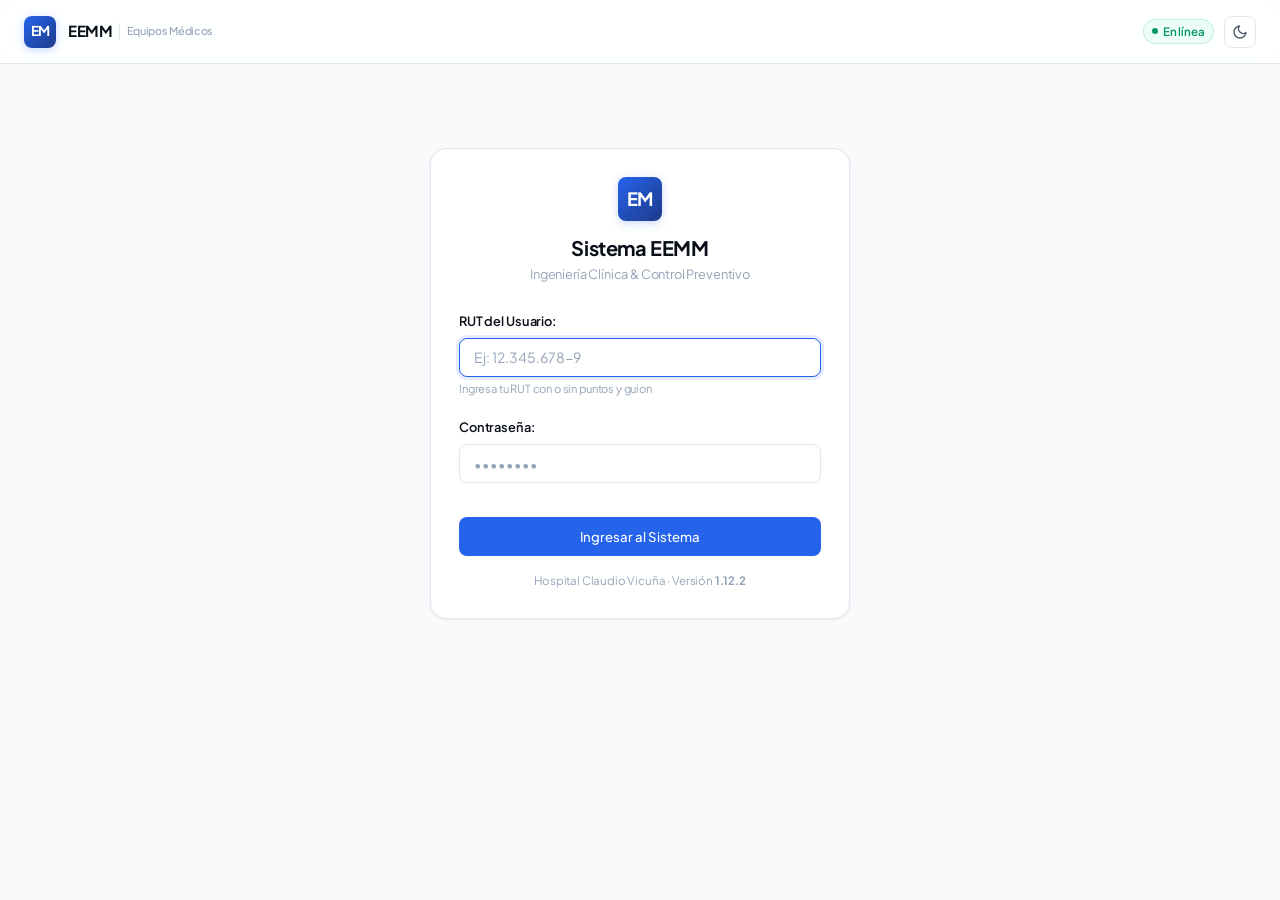
==== static/index.html @ d24ace9c "fix(nav): eliminar barra superior global de secciones y mostrar solo la seccion abierta v1.12.2" ====
<!DOCTYPE html>
<html lang="es" data-theme="light">
<head>
  <meta charset="UTF-8">
  <meta name="viewport" content="width=device-width, initial-scale=1.0, maximum-scale=1.0, user-scalable=no, viewport-fit=cover">
  <meta name="theme-color" content="#1C2C3B">
  <meta name="mobile-web-app-capable" content="yes">
  <meta name="apple-mobile-web-app-capable" content="yes">
  <meta name="apple-mobile-web-app-status-bar-style" content="default">
  <title>EEMM · Ingeniería Clínica & Control Preventivo</title>
  <link rel="stylesheet" href="/static/css/style.css?v=3.1">
</head>
<body>
  <div class="app-container">
    
    <!-- Barra Superior / Header Minimalista -->
    <header class="header">
      <a href="#" class="brand" onclick="app.goToModuleSelector(); return false;" title="Ir al Menú Principal de Módulos">
        <div class="brand-mark">EM</div>
        <div class="brand-title">
          EEMM <span class="brand-tag">Equipos Médicos</span>
        </div>
      </a>

      <div class="header-right">
        <!-- Indicador de Red (En línea / Sin conexión) -->
        <div id="network-status-badge" class="network-badge online" title="Estado de conexión a Internet">
          <span class="network-dot"></span>
          <span id="network-status-text" class="network-text">En línea</span>
        </div>

        <!-- Botón de Sincronización Pendiente -->
        <button id="btn-sync-pending" class="btn-sync-badge" style="display: none;" onclick="app.manualSync()" title="Haz clic para sincronizar registros locales pendientes con el servidor">
          <svg width="12" height="12" viewBox="0 0 24 24" fill="none" stroke="currentColor" stroke-width="2" style="animation: spin 2.5s linear infinite;"><path d="M21.5 2v6h-6M21.34 15.57a10 10 0 1 1-.57-8.38l5.67-5.67"/></svg>
          <span id="sync-pending-count">0</span> pendientes
        </button>

        <!-- Botón Modo Claro / Oscuro (visible cuando no hay sesión activa en login) -->
        <button id="theme-toggle-btn" class="btn-icon" title="Cambiar modo claro / oscuro">
          <svg id="theme-icon-sun" width="16" height="16" viewBox="0 0 24 24" fill="none" stroke="currentColor" stroke-width="2" stroke-linecap="round" stroke-linejoin="round" style="display:none;">
            <circle cx="12" cy="12" r="5"></circle>
            <line x1="12" y1="12" x2="12" y2="3"></line>
            <line x1="12" y1="21" x2="12" y2="23"></line>
            <line x1="4.22" y1="4.22" x2="5.64" y2="5.64"></line>
            <line x1="18.36" y1="18.36" x2="19.78" y2="19.78"></line>
            <line x1="1" y1="12" x2="3" y2="12"></line>
            <line x1="21" y1="12" x2="23" y2="12"></line>
            <line x1="4.22" y1="19.78" x2="5.64" y2="18.36"></line>
            <line x1="18.36" y1="5.64" x2="19.78" y2="4.22"></line>
          </svg>
          <svg id="theme-icon-moon" width="16" height="16" viewBox="0 0 24 24" fill="none" stroke="currentColor" stroke-width="2" stroke-linecap="round" stroke-linejoin="round">
            <path d="M21 12.79A9 9 0 1 1 11.21 3 7 7 0 0 0 21 12.79z"></path>
          </svg>
        </button>

        <!-- Menú Desplegable de Usuario (Sesión Activa) -->
        <div id="user-dropdown-container" class="user-dropdown-wrapper" style="display: none;">
          <button id="user-dropdown-btn" class="user-dropdown-trigger" onclick="app.toggleUserDropdown(event)" aria-haspopup="true" aria-expanded="false" title="Abrir menú de usuario">
            <div class="user-avatar-circle" id="user-avatar-initials">U</div>
            <div class="user-trigger-info">
              <span id="header-user-name" class="user-trigger-name">Usuario</span>
              <span id="header-user-role" class="badge user-trigger-badge">Técnico</span>
            </div>
            <svg class="dropdown-chevron" width="13" height="13" viewBox="0 0 24 24" fill="none" stroke="currentColor" stroke-width="2.5" stroke-linecap="round" stroke-linejoin="round">
              <polyline points="6 9 12 15 18 9"></polyline>
            </svg>
          </button>

          <!-- Tarjeta Flotante Desplegable -->
          <div id="user-dropdown-menu" class="user-dropdown-menu">
            <!-- Datos de la cuenta iniciada -->
            <div class="dropdown-account-header">
              <div class="dropdown-avatar-large" id="dropdown-avatar-initials">U</div>
              <div class="dropdown-account-details">
                <div class="dropdown-user-name" id="dropdown-user-fullname">Nombre Usuario</div>
                <div class="dropdown-user-rut" id="dropdown-user-rut">RUT: -</div>
                <div class="dropdown-user-badges">
                  <span class="badge" id="dropdown-user-role-badge">Técnico</span>
                </div>
              </div>
            </div>

            <div class="dropdown-divider"></div>

            <!-- Acciones -->
            <div class="dropdown-menu-items">
              <!-- Opción: Volver a Selección de Módulos (Menú Principal) -->
              <button type="button" class="dropdown-item" id="btn-dropdown-select-modules" onclick="app.goToModuleSelector()">
                <svg width="15" height="15" viewBox="0 0 24 24" fill="none" stroke="currentColor" stroke-width="2" stroke-linecap="round" stroke-linejoin="round">
                  <rect x="3" y="3" width="7" height="7"></rect>
                  <rect x="14" y="3" width="7" height="7"></rect>
                  <rect x="14" y="14" width="7" height="7"></rect>
                  <rect x="3" y="14" width="7" height="7"></rect>
                </svg>
                <div class="dropdown-item-content">
                  <span class="dropdown-item-title">Menú Principal de Áreas</span>
                  <span class="dropdown-item-desc">Volver al menú de secciones</span>
                </div>
              </button>

              <!-- Opción: Editar Contraseña (para usuarios técnicos y administradores) -->
              <button type="button" class="dropdown-item" id="btn-dropdown-change-pwd" onclick="app.openChangePasswordModal()">
                <svg width="15" height="15" viewBox="0 0 24 24" fill="none" stroke="currentColor" stroke-width="2" stroke-linecap="round" stroke-linejoin="round">
                  <rect x="3" y="11" width="18" height="11" rx="2" ry="2"></rect>
                  <path d="M7 11V7a5 5 0 0 1 10 0v4"></path>
                </svg>
                <div class="dropdown-item-content">
                  <span class="dropdown-item-title">Editar Contraseña</span>
                  <span class="dropdown-item-desc">Actualizar clave de acceso</span>
                </div>
              </button>

              <!-- Opción: Cambiar Modo Claro / Oscuro -->
              <button type="button" class="dropdown-item" onclick="app.toggleTheme()">
                <span class="dropdown-theme-icon-container">
                  <svg id="dropdown-icon-sun" width="15" height="15" viewBox="0 0 24 24" fill="none" stroke="currentColor" stroke-width="2" stroke-linecap="round" stroke-linejoin="round" style="display:none;">
                    <circle cx="12" cy="12" r="5"></circle>
                    <line x1="12" y1="12" x2="12" y2="3"></line>
                    <line x1="12" y1="21" x2="12" y2="23"></line>
                    <line x1="4.22" y1="4.22" x2="5.64" y2="5.64"></line>
                    <line x1="18.36" y1="18.36" x2="19.78" y2="19.78"></line>
                    <line x1="1" y1="12" x2="3" y2="12"></line>
                    <line x1="21" y1="12" x2="23" y2="12"></line>
                    <line x1="4.22" y1="19.78" x2="5.64" y2="18.36"></line>
                    <line x1="18.36" y1="5.64" x2="19.78" y2="4.22"></line>
                  </svg>
                  <svg id="dropdown-icon-moon" width="15" height="15" viewBox="0 0 24 24" fill="none" stroke="currentColor" stroke-width="2" stroke-linecap="round" stroke-linejoin="round">
                    <path d="M21 12.79A9 9 0 1 1 11.21 3 7 7 0 0 0 21 12.79z"></path>
                  </svg>
                </span>
                <div class="dropdown-item-content">
                  <span class="dropdown-item-title" id="dropdown-theme-title">Cambiar a Modo Oscuro</span>
                  <span class="dropdown-item-desc" id="dropdown-theme-desc">Apariencia de la aplicación</span>
                </div>
              </button>
            </div>

            <div class="dropdown-divider"></div>

            <!-- Salir / Cerrar Sesión -->
            <div class="dropdown-menu-items">
              <button type="button" class="dropdown-item dropdown-item-danger" onclick="app.logout();">
                <svg width="15" height="15" viewBox="0 0 24 24" fill="none" stroke="currentColor" stroke-width="2" stroke-linecap="round" stroke-linejoin="round">
                  <path d="M9 21H5a2 2 0 0 1-2-2V5a2 2 0 0 1 2-2h4"></path>
                  <polyline points="16 17 21 12 16 7"></polyline>
                  <line x1="21" y1="12" x2="9" y2="12"></line>
                </svg>
                <div class="dropdown-item-content">
                  <span class="dropdown-item-title">Cerrar Sesión</span>
                  <span class="dropdown-item-desc">Salir del sistema</span>
                </div>
              </button>

              <button class="dropdown-item" type="button" onclick="app.closeUserDropdown(); app.checkForUpdates(false);">
                <svg width="15" height="15" viewBox="0 0 24 24" fill="none" stroke="currentColor" stroke-width="2" stroke-linecap="round" stroke-linejoin="round">
                  <path d="M21.5 2v6h-6M21.34 15.57a10 10 0 1 1-.57-8.38l5.67-5.67"/>
                </svg>
                <div class="dropdown-item-content">
                  <span class="dropdown-item-title">Buscar Actualizaciones</span>
                  <span class="dropdown-item-desc">Comprobar nueva versión del APK</span>
                </div>
              </button>
            </div>

            <!-- Versión de la Aplicación -->
            <div style="padding: 0.45rem 0.65rem 0.25rem 0.65rem; font-size: 0.68rem; color: var(--text-tertiary); display: flex; justify-content: space-between; align-items: center; border-top: 1px solid var(--border-subtle); margin-top: 2px;">
              <span>Hospital Claudio Vicuña · <strong>v1.12.2</strong></span>
              <button type="button" onclick="app.closeUserDropdown(); app.checkForUpdates(false);" style="background: none; border: none; color: var(--color-primary); cursor: pointer; font-size: 0.68rem; font-weight: 600; text-decoration: underline; padding: 0;" title="Comprobar si hay una versión más nueva">Actualizar</button>
            </div>
          </div>
        </div>
      </div>
    </header>

    <!-- Barra de Notificación de Actualización Disponible -->
    <div id="update-notification-bar" style="display: none; background: linear-gradient(135deg, #1e3a8a, #2563eb); color: #ffffff; padding: 0.55rem 1rem; font-size: 0.82rem; font-weight: 500; align-items: center; justify-content: space-between; box-shadow: 0 2px 8px rgba(0,0,0,0.15); z-index: 999; position: sticky; top: 0;">
      <div style="display: flex; align-items: center; gap: 0.5rem;">
        <svg width="16" height="16" viewBox="0 0 24 24" fill="none" stroke="currentColor" stroke-width="2"><path d="M21 15v4a2 2 0 0 1-2 2H5a2 2 0 0 1-2-2v-4"></path><polyline points="7 10 12 15 17 10"></polyline><line x1="12" y1="15" x2="12" y2="3"></line></svg>
        <span>Nueva versión disponible: <strong id="update-bar-version">v1.8.0</strong></span>
      </div>
      <div style="display: flex; align-items: center; gap: 0.5rem;">
        <button type="button" onclick="app.showPendingUpdateModal()" style="background: #ffffff; color: #1e3a8a; border: none; border-radius: 4px; padding: 0.25rem 0.65rem; font-size: 0.75rem; font-weight: 700; cursor: pointer;">Actualizar ahora</button>
        <button type="button" onclick="document.getElementById('update-notification-bar').style.display='none'" style="background: transparent; border: none; color: rgba(255,255,255,0.8); font-size: 1rem; cursor: pointer; padding: 0 0.25rem;">✕</button>
      </div>
    </div>

    <!-- Barra mínima de regreso al Menú Principal (solo visible dentro de una sección abierta) -->
    <div id="section-back-bar" style="display: none; background-color: var(--bg-surface); border-bottom: 1px solid var(--border); padding: 0.5rem 1.25rem; align-items: center; justify-content: space-between; gap: 0.75rem; flex-wrap: wrap;">
      <button type="button" id="btn-back-to-menu" class="btn btn-outline btn-sm" onclick="app.goToModuleSelector()" style="display: inline-flex; align-items: center; gap: 0.4rem; font-weight: 600;">
        <svg width="14" height="14" viewBox="0 0 24 24" fill="none" stroke="currentColor" stroke-width="2.2"><polyline points="15 18 9 12 15 6"></polyline></svg>
        Menú Principal
      </button>
      <span id="section-current-label" class="badge" style="background: var(--bg-subtle); color: var(--text-secondary); font-weight: 700; font-size: 0.78rem; padding: 0.3rem 0.75rem; border: 1px solid var(--border);">
        Sección Actual
      </span>
    </div>

    <!-- Contenedor Principal -->
    <main class="main-content">

      <!-- ====================================================================
           1. VISTA DE LOGIN MINIMALISTA (ACCESO POR RUT Y CONTRASEÑA)
           ==================================================================== -->
      <section id="view-login" class="panel login-panel">
        <div style="text-align: center; margin-bottom: 1.75rem;">
          <div class="brand-mark" style="width: 44px; height: 44px; font-size: 1.15rem; margin: 0 auto 0.75rem;">EM</div>
          <h2 style="font-size: 1.25rem; font-weight: 700; letter-spacing: -0.02em;">Sistema EEMM</h2>
          <p style="font-size: 0.8rem; color: var(--text-tertiary); margin-top: 2px;">Ingeniería Clínica & Control Preventivo</p>
        </div>

        <form id="form-login" onsubmit="app.handleLogin(event)">
          <div class="form-group">
            <label class="form-label" for="login-rut">RUT del Usuario:</label>
            <input type="text" id="login-rut" class="form-control" placeholder="Ej: 12.345.678-9" required autofocus autocomplete="username" oninput="app.formatRutInput(this)">
            <small style="font-size: 0.7rem; color: var(--text-tertiary); margin-top: 3px; display: block;">Ingresa tu RUT con o sin puntos y guion</small>
          </div>
          <div class="form-group">
            <label class="form-label" for="login-pass">Contraseña:</label>
            <input type="password" id="login-pass" class="form-control" placeholder="••••••••" required autocomplete="current-password">
          </div>
          <button type="submit" id="btn-submit-login" class="btn btn-primary" style="width: 100%; margin-top: 0.75rem; padding: 0.65rem;">
            Ingresar al Sistema
          </button>
          <div style="text-align: center; margin-top: 1rem; font-size: 0.72rem; color: var(--text-tertiary);">
            Hospital Claudio Vicuña · Versión <strong>1.12.2</strong>
          </div>
        </form>
      </section>


      <!-- ====================================================================
           1.5 SUB-MENÚ POST-LOGIN: SELECTOR DE MÓDULOS (CHEQUEO vs BODEGA)
           ==================================================================== -->
      <section id="view-modulo-selector" style="display: none;">
        <div class="module-selector-container">
          <div class="module-selector-header">
            <div class="module-selector-welcome">
              <span class="module-selector-badge">Panel Principal</span>
              <h1 class="module-selector-title" id="module-selector-greeting">Áreas de Trabajo EEMM</h1>
              <p class="module-selector-subtitle">Selecciona el área o sección en la que deseas trabajar.</p>
            </div>
          </div>

          <div class="module-cards-grid">

            <!-- TARJETA 0 (PRIMERA EN EL MENÚ): MÓDULO TAREAS DIARIAS -->
            <div class="module-card module-card-tareas">
              <div class="module-card-header">
                <div class="module-card-icon-box" style="background: rgba(124, 58, 237, 0.12); color: #7c3aed;">
                  <svg width="28" height="28" viewBox="0 0 24 24" fill="none" stroke="currentColor" stroke-width="2" stroke-linecap="round" stroke-linejoin="round">
                    <path d="M9 5H7a2 2 0 0 0-2 2v12a2 2 0 0 0 2 2h10a2 2 0 0 0 2-2V7a2 2 0 0 0-2-2h-2"></path>
                    <rect x="9" y="3" width="6" height="4" rx="1"></rect>
                    <path d="M9 12l2 2 4-4"></path>
                    <line x1="9" y1="16" x2="15" y2="16"></line>
                  </svg>
                </div>
                <div class="module-card-status">
                  <span class="badge" style="background: rgba(124, 58, 237, 0.15); color: #7c3aed;">Jornada & Reportes</span>
                </div>
              </div>

              <div class="module-card-body">
                <h3 class="module-card-title">Tareas Diarias</h3>
                <p class="module-card-desc">
                  Bitácora editable de trabajos y tareas del día por técnico hasta su cierre oficial, con generación de reportes diarios y semanales en PDF.
                </p>
              </div>

              <div class="module-card-actions">
                <button type="button" class="btn module-btn-main" onclick="app.selectModule('tareas-diarias', 'tareas-diarias')" style="background: #7c3aed; border-color: #7c3aed; color: white;">
                  <svg width="16" height="16" viewBox="0 0 24 24" fill="none" stroke="currentColor" stroke-width="2"><path d="M9 5H7a2 2 0 0 0-2 2v12a2 2 0 0 0 2 2h10a2 2 0 0 0 2-2V7a2 2 0 0 0-2-2h-2"></path><rect x="9" y="3" width="6" height="4" rx="1"></rect><path d="M9 12l2 2 4-4"></path></svg>
                  <span>Ingresar a Tareas Diarias</span>
                </button>
              </div>
            </div>
            
            <!-- TARJETA 1: MÓDULO CHEQUEOS Y EQUIPOS MÉDICOS -->
            <div class="module-card module-card-chequeo">
              <div class="module-card-header">
                <div class="module-card-icon-box chequeo-icon-box">
                  <svg width="28" height="28" viewBox="0 0 24 24" fill="none" stroke="currentColor" stroke-width="2" stroke-linecap="round" stroke-linejoin="round">
                    <path d="M14 2H6a2 2 0 0 0-2 2v16a2 2 0 0 0 2 2h12a2 2 0 0 0 2-2V8z"></path>
                    <polyline points="14 2 14 8 20 8"></polyline>
                    <line x1="16" y1="13" x2="8" y2="13"></line>
                    <line x1="16" y1="17" x2="8" y2="17"></line>
                    <polyline points="10 9 9 9 8 9"></polyline>
                  </svg>
                </div>
                <div class="module-card-status">
                  <span class="badge badge-primary">Ingeniería Clínica</span>
                </div>
              </div>

              <div class="module-card-body">
                <h3 class="module-card-title">Equipos Médicos & Chequeos</h3>
                <p class="module-card-desc">
                  Inspección técnica preventiva, pautas específicas por categoría, registro fotográfico con cámara, firma digital y catálogo oficial de 2.553 equipos.
                </p>
              </div>

              <div class="module-card-actions">
                <button type="button" id="module-btn-chequeo-main" class="btn btn-primary module-btn-main" onclick="app.selectModule('chequeo', 'chequeo')">
                  <svg width="16" height="16" viewBox="0 0 24 24" fill="none" stroke="currentColor" stroke-width="2"><path d="M9 11l3 3L22 4"></path><path d="M21 12v7a2 2 0 0 1-2 2H5a2 2 0 0 1-2-2V5a2 2 0 0 1 2-2h11"></path></svg>
                  <span>Nuevo Chequeo</span>
                </button>
                <div class="module-btn-group" style="grid-template-columns: repeat(auto-fit, minmax(75px, 1fr));">
                  <button type="button" id="module-btn-servicio" class="btn btn-outline module-btn-sub" onclick="app.selectModule('chequeo', 'chequeo-servicio')" title="Chequeo preventivo organizado por servicio clínico">
                    <svg width="14" height="14" viewBox="0 0 24 24" fill="none" stroke="currentColor" stroke-width="2"><path d="M3 21h18"></path><path d="M5 21V7l8-4v18"></path><path d="M19 21V11l-6-3"></path></svg>
                    <span>Por Servicio</span>
                  </button>
                  <button type="button" class="btn btn-outline module-btn-sub" onclick="app.selectModule('chequeo', 'historial')" title="Ver registros anteriores">
                    <svg width="14" height="14" viewBox="0 0 24 24" fill="none" stroke="currentColor" stroke-width="2"><circle cx="12" cy="12" r="10"></circle><polyline points="12 6 12 12 14 14"></polyline></svg>
                    <span>Historial</span>
                  </button>
                  <button type="button" class="btn btn-outline module-btn-sub" onclick="app.selectModule('chequeo', 'equipos')" title="Consultar catálogo de 2.553 equipos">
                    <svg width="14" height="14" viewBox="0 0 24 24" fill="none" stroke="currentColor" stroke-width="2"><rect x="2" y="3" width="20" height="14" rx="2" ry="2"></rect><line x1="8" y1="21" x2="16" y2="21"></line><line x1="12" y1="17" x2="12" y2="21"></line></svg>
                    <span>Equipos</span>
                  </button>
                </div>
              </div>
            </div>

            <!-- TARJETA 2: MÓDULO BODEGA & INSUMOS -->
            <div class="module-card module-card-bodega">
              <div class="module-card-header">
                <div class="module-card-icon-box bodega-icon-box">
                  <svg width="28" height="28" viewBox="0 0 24 24" fill="none" stroke="currentColor" stroke-width="2" stroke-linecap="round" stroke-linejoin="round">
                    <path d="M21 16V8a2 2 0 0 0-1-1.73l-7-4a2 2 0 0 0-2 0l-7 4A2 2 0 0 0 3 8v8a2 2 0 0 0 1 1.73l7 4a2 2 0 0 0 2 0l7-4A2 2 0 0 0 21 16z"></path>
                    <polyline points="3.27 6.96 12 12.01 20.73 6.96"></polyline>
                    <line x1="12" y1="22.08" x2="12" y2="12"></line>
                  </svg>
                </div>
                <div class="module-card-status">
                  <span class="badge badge-warning">Bodega & Stock</span>
                </div>
              </div>

              <div class="module-card-body">
                <h3 class="module-card-title">Equipos de Bodega / Insumos</h3>
                <p class="module-card-desc">
                  Control de existencias y distribución en Racks, repisas y cajas plásticas. Búsqueda rápida de insumos, accesorios y registro de ingresos de stock.
                </p>
              </div>

              <div class="module-card-actions">
                <button type="button" class="btn btn-warning-solid module-btn-main" onclick="app.selectModule('bodega', 'inventario')">
                  <svg width="16" height="16" viewBox="0 0 24 24" fill="none" stroke="currentColor" stroke-width="2"><path d="M21 16V8a2 2 0 0 0-1-1.73l-7-4a2 2 0 0 0-2 0l-7 4A2 2 0 0 0 3 8v8a2 2 0 0 0 1 1.73l7 4a2 2 0 0 0 2 0l7-4A2 2 0 0 0 21 16z"></path></svg>
                  <span>Ingresar a Bodega / Insumos</span>
                </button>
              </div>
            </div>

            <!-- TARJETA 3: MÓDULO ENTREGA DE ACCESORIOS -->
            <div class="module-card module-card-entregas">
              <div class="module-card-header">
                <div class="module-card-icon-box" style="background: rgba(16, 185, 129, 0.12); color: #10b981;">
                  <svg width="28" height="28" viewBox="0 0 24 24" fill="none" stroke="currentColor" stroke-width="2" stroke-linecap="round" stroke-linejoin="round">
                    <path d="M16 21v-2a4 4 0 0 0-4-4H6a4 4 0 0 0-4 4v2"></path>
                    <circle cx="9" cy="7" r="4"></circle>
                    <polyline points="16 11 18 13 22 9"></polyline>
                  </svg>
                </div>
                <div class="module-card-status">
                  <span class="badge" style="background: rgba(16, 185, 129, 0.15); color: #10b981;">Despacho & Firma</span>
                </div>
              </div>

              <div class="module-card-body">
                <h3 class="module-card-title">Entrega de Accesorios</h3>
                <p class="module-card-desc">
                  Despacho de accesorios e insumos a servicios clínicos con descuento automático en bodega, firma digital de recepción y actas PDF por rango de fechas.
                </p>
              </div>

              <div class="module-card-actions">
                <button type="button" class="btn module-btn-main" onclick="app.selectModule('entregas', 'entregas')" style="background: #10b981; border-color: #10b981; color: white;">
                  <svg width="16" height="16" viewBox="0 0 24 24" fill="none" stroke="currentColor" stroke-width="2"><path d="M16 21v-2a4 4 0 0 0-4-4H6a4 4 0 0 0-4 4v2"></path><circle cx="9" cy="7" r="4"></circle><polyline points="16 11 18 13 22 9"></polyline></svg>
                  <span>Ingresar a Entregas</span>
                </button>
              </div>
            </div>

            <!-- TARJETA 4: MÓDULO ENTREGA DE EQUIPOS -->
            <div class="module-card module-card-entrega-equipos">
              <div class="module-card-header">
                <div class="module-card-icon-box" style="background: rgba(14, 165, 233, 0.12); color: #0284c7;">
                  <svg width="28" height="28" viewBox="0 0 24 24" fill="none" stroke="currentColor" stroke-width="2" stroke-linecap="round" stroke-linejoin="round">
                    <rect x="2" y="3" width="20" height="14" rx="2" ry="2"></rect>
                    <line x1="8" y1="21" x2="16" y2="21"></line>
                    <line x1="12" y1="17" x2="12" y2="21"></line>
                  </svg>
                </div>
                <div class="module-card-status">
                  <span class="badge" style="background: rgba(14, 165, 233, 0.15); color: #0284c7;">Equipos & Actas</span>
                </div>
              </div>

              <div class="module-card-body">
                <h3 class="module-card-title">Entrega de Equipos</h3>
                <p class="module-card-desc">
                  Actas de entrega formal de equipamiento a servicios clínicos con firma digital de recepción, generación de acta individual y reportes consolidados en PDF.
                </p>
              </div>

              <div class="module-card-actions">
                <button type="button" class="btn module-btn-main" onclick="app.selectModule('entrega-equipos', 'entrega-equipos')" style="background: #0284c7; border-color: #0284c7; color: white;">
                  <svg width="16" height="16" viewBox="0 0 24 24" fill="none" stroke="currentColor" stroke-width="2"><path d="M14 2H6a2 2 0 0 0-2 2v16a2 2 0 0 0 2 2h12a2 2 0 0 0 2-2V8z"></path><polyline points="14 2 14 8 20 8"></polyline><line x1="12" y1="18" x2="12" y2="12"></line><line x1="9" y1="15" x2="15" y2="15"></line></svg>
                  <span>Ingresar a Entrega Equipos</span>
                </button>
              </div>
            </div>

          </div>

          <!-- Acceso a Dashboard para Ingenieros y Administradores -->
          <div id="module-selector-dashboard-card" class="module-admin-banner" style="display: none; border-color: rgba(14, 165, 233, 0.35); background: var(--bg-card);">
            <div class="module-admin-content">
              <div style="width: 36px; height: 36px; border-radius: 8px; background: rgba(14, 165, 233, 0.12); color: #0284c7; display: flex; align-items: center; justify-content: center; flex-shrink: 0;">
                <svg width="20" height="20" viewBox="0 0 24 24" fill="none" stroke="currentColor" stroke-width="2"><rect x="3" y="3" width="7" height="9"></rect><rect x="14" y="3" width="7" height="5"></rect><rect x="14" y="12" width="7" height="9"></rect><rect x="3" y="16" width="7" height="5"></rect></svg>
              </div>
              <div>
                <strong>Dashboard de Datos del Proyecto</strong>
                <span>Métricas globales de equipamiento, operatividad, chequeos preventivos e insumos hospitalarios.</span>
              </div>
            </div>
            <button type="button" class="btn btn-primary btn-sm" onclick="app.navigate('dashboard')">
              Ver Dashboard →
            </button>
          </div>

          <!-- Acceso para Administradores -->
          <div id="module-selector-admin-card" class="module-admin-banner" style="display: none;">
            <div class="module-admin-content">
              <svg width="20" height="20" viewBox="0 0 24 24" fill="none" stroke="currentColor" stroke-width="2"><path d="M3 3v18h18"></path><path d="M18 17V9"></path><path d="M13 17V5"></path><path d="M8 17v-3"></path></svg>
              <div>
                <strong>Panel de Administración</strong>
                <span>Métricas globales de chequeos, exportación a Excel e informes institucionales.</span>
              </div>
            </div>
            <button type="button" class="btn btn-outline btn-sm" onclick="app.navigate('admin')">
              Abrir Administración →
            </button>
          </div>
        </div>
      </section>


      <!-- ====================================================================
           2. VISTA FORMULARIO DE CHEQUEO PREVENTIVO (Principal)
           ==================================================================== -->
      <section id="view-chequeo" style="display: none;">
        <div class="panel">
          <div class="panel-header">
            <div>
              <h2 class="panel-title">
                <svg width="18" height="18" viewBox="0 0 24 24" fill="none" stroke="currentColor" stroke-width="2" style="color: var(--primary);"><path d="M14 2H6a2 2 0 0 0-2 2v16a2 2 0 0 0 2 2h12a2 2 0 0 0 2-2V8z"></path><polyline points="14 2 14 8 20 8"></polyline><line x1="16" y1="13" x2="8" y2="13"></line><line x1="16" y1="17" x2="8" y2="17"></line><polyline points="10 9 9 9 8 9"></polyline></svg>
                Chequeo Preventivo de Equipos
              </h2>
              <p class="panel-subtitle">Registro técnico de inspección y recepción de equipamiento</p>
            </div>
            <span class="badge badge-tecnico" id="chequeo-tecnico-badge">Técnico</span>
          </div>

          <form id="form-chequeo" onsubmit="app.submitChequeo(event)">
            
            <!-- Selector de Equipo con Autocompletado -->
            <div class="form-group search-autocomplete-wrapper">
              <label class="form-label" for="input-equipo-search">
                Seleccionar Equipo Médico <span class="req">*</span>
              </label>
              <div style="position: relative;">
                <input type="text" id="input-equipo-search" class="form-control" placeholder="Escribe para buscar entre los 2.553 equipos (ej: Cánula, Monitor, Edan, Serie...)" autocomplete="off" style="padding-left: 2.25rem;">
                <svg width="15" height="15" viewBox="0 0 24 24" fill="none" stroke="currentColor" stroke-width="2" style="position: absolute; left: 0.85rem; top: 50%; transform: translateY(-50%); color: var(--text-tertiary); pointer-events: none;">
                  <circle cx="11" cy="11" r="8"></circle><line x1="21" y1="21" x2="16.65" y2="16.65"></line>
                </svg>
              </div>
              <div id="autocomplete-list" class="autocomplete-dropdown" style="display: none;"></div>

              <!-- Strip informativo del equipo seleccionado -->
              <div id="selected-equipment-card" class="equipment-strip" style="display: none;">
                <div class="strip-item">
                  <label>Equipo</label>
                  <span id="preview-nombre">-</span>
                </div>
                <div class="strip-item">
                  <label>Marca / Modelo</label>
                  <span id="preview-marca-modelo">-</span>
                </div>
                <div class="strip-item">
                  <label>Número de Serie</label>
                  <span id="preview-serie" style="font-family: var(--font-mono); color: var(--primary);">-</span>
                </div>
                <div class="strip-item">
                  <label>Categoría</label>
                  <span id="preview-categoria">-</span>
                </div>
                <div class="strip-item">
                  <label>Estado</label>
                  <span><span style="display:inline-block; width:6px; height:6px; border-radius:50%; background:var(--success); margin-right:4px;"></span><span id="preview-estado">Operativo</span></span>
                </div>
              </div>
            </div>

            <!-- Selector de Unidad / Servicio -->
            <div class="form-group">
              <label class="form-label" for="select-unidad">
                Unidad o Servicio Hospitalario <span class="req">*</span>
              </label>
              <select id="select-unidad" class="form-control" required>
                <option value="">-- Seleccionar Unidad / Servicio --</option>
                <option value="ABASTECIMIENTO">ABASTECIMIENTO</option>
                <option value="AISLAMIENTO HOSPITALIZACIÓN">AISLAMIENTO HOSPITALIZACIÓN</option>
                <option value="ALIMENTACIÓN / SEDILE">ALIMENTACIÓN / SEDILE</option>
                <option value="ANATOMIA PATOLÓGICA">ANATOMIA PATOLÓGICA</option>
                <option value="ÁREAS COMUNES">ÁREAS COMUNES</option>
                <option value="BANCO DE SANGRE">BANCO DE SANGRE</option>
                <option value="BIOLOGÍA MOLECULAR">BIOLOGÍA MOLECULAR</option>
                <option value="CAE">CAE</option>
                <option value="CARDIOLOGÍA">CARDIOLOGÍA</option>
                <option value="CIRUGÍA HOSPITALIZADOS">CIRUGÍA HOSPITALIZADOS</option>
                <option value="CUIDADOS PALIATIVOS">CUIDADOS PALIATIVOS</option>
                <option value="DIÁLISIS">DIÁLISIS</option>
                <option value="EEMM - OPERACIONES">EEMM - OPERACIONES</option>
                <option value="ENDOSCOPIA">ENDOSCOPIA</option>
                <option value="ESTERILIZACIÓN">ESTERILIZACIÓN</option>
                <option value="FARMACIA">FARMACIA</option>
                <option value="GINECOLOGÍA Y OBSTETRICIA">GINECOLOGÍA Y OBSTETRICIA</option>
                <option value="HOSPITAL DE DÍA">HOSPITAL DE DÍA</option>
                <option value="HOSPITALIZACIÓN DOMICILIARIA">HOSPITALIZACIÓN DOMICILIARIA</option>
                <option value="IMAGENOLOGIA">IMAGENOLOGIA</option>
                <option value="ITS">ITS</option>
                <option value="LABORATORIO">LABORATORIO</option>
                <option value="LAVANDERIA">LAVANDERIA</option>
                <option value="MATERNIDAD HOSPITALIZACIÓN">MATERNIDAD HOSPITALIZACIÓN</option>
                <option value="MEDICINA FÍSICA Y REHABILITACIÓN">MEDICINA FÍSICA Y REHABILITACIÓN</option>
                <option value="MEDICINA HOSPITALIZACIÓN">MEDICINA HOSPITALIZACIÓN</option>
                <option value="MÉDICO QUIRÚRGICO HOSPITALIZACIÓN">MÉDICO QUIRÚRGICO HOSPITALIZACIÓN</option>
                <option value="MORGUE">MORGUE</option>
                <option value="NEONATOLOGÍA">NEONATOLOGÍA</option>
                <option value="NEUROLOGÍA">NEUROLOGÍA</option>
                <option value="ODONTOLOGÍA">ODONTOLOGÍA</option>
                <option value="OFTALMOLOGÍA">OFTALMOLOGÍA</option>
                <option value="OIRS">OIRS</option>
                <option value="OTORRINO/ AUDIOLOGÍA">OTORRINO/ AUDIOLOGÍA</option>
                <option value="PABELLONES">PABELLONES</option>
                <option value="PARTO INTEGRAL SAIP">PARTO INTEGRAL SAIP</option>
                <option value="PEDIATRÍA HOSPITALIZACIÓN">PEDIATRÍA HOSPITALIZACIÓN</option>
                <option value="PRE ALTA HCV">PRE ALTA HCV</option>
                <option value="SALUD MENTAL">SALUD MENTAL</option>
                <option value="SALUD OCUPACIONAL">SALUD OCUPACIONAL</option>
                <option value="SAMU">SAMU</option>
                <option value="TRABAJO SOCIAL">TRABAJO SOCIAL</option>
                <option value="TRAUMATOLOGÍA">TRAUMATOLOGÍA</option>
                <option value="UCI">UCI</option>
                <option value="URGENCIA ADULTO">URGENCIA ADULTO</option>
                <option value="URGENCIA GINECO-OBSTETRA">URGENCIA GINECO-OBSTETRA</option>
                <option value="URGENCIA PEDIÁTRICA">URGENCIA PEDIÁTRICA</option>
                <option value="UROLOGÍA">UROLOGÍA</option>
                <option value="UTI">UTI</option>
                <option value="UTI NEO PEDIATRICA">UTI NEO PEDIATRICA</option>
              </select>
            </div>

            <!-- Pauta de Verificación Automática según Categoría del Equipo -->
            <div class="form-group">
              <div style="display: flex; justify-content: space-between; align-items: center; margin-bottom: 0.6rem;">
                <label class="form-label" style="margin-bottom: 0;">
                  Puntos de Control Preventivo:
                  <span id="checklist-category-badge" class="badge badge-tecnico" style="margin-left: 0.4rem; text-transform: uppercase; font-size: 0.72rem;">Sin equipo seleccionado</span>
                </label>
                <small id="checklist-count-hint" style="font-size: 0.725rem; color: var(--text-tertiary);"></small>
              </div>
              <div class="checklist-grid" id="checklist-container">
                <!-- Generado automáticamente según el equipo seleccionado -->
              </div>
            </div>

            <!-- Cuadro de Observaciones -->
            <div class="form-group">
              <label class="form-label" for="input-obs">
                Observaciones y Hallazgos Técnicos:
              </label>
              <textarea id="input-obs" class="form-control" placeholder="Describe cualquier anomalía, piezas reemplazadas, limpieza o condiciones del equipo..."></textarea>
            </div>

            <!-- Espacio para 4 Fotos -->
            <div class="form-group">
              <label class="form-label">
                Registro Fotográfico (Hasta 4 Fotografías):
                <small style="font-weight: normal; color: var(--text-tertiary);">(Haz clic o arrastra para adjuntar fotos)</small>
              </label>
              <div class="photos-grid" id="photos-container">
                <!-- 4 ranuras controladas por PhotoManager -->
              </div>
            </div>

            <!-- Cuadro para Dibujar la Firma -->
            <div class="form-group">
              <label class="form-label">
                Firma Digital de Recepción / Técnico <span class="req">*</span>:
              </label>
              
              <div class="signature-container">
                <div class="signature-canvas-wrapper">
                  <canvas id="signature-canvas"></canvas>
                </div>
                <div class="signature-footer">
                  <span class="signature-hint">Traza la firma con el mouse o dedo en el recuadro</span>
                  <button type="button" class="btn btn-outline btn-sm" onclick="app.clearSignature()">
                    Borrar Trazo
                  </button>
                </div>
              </div>

              <div style="margin-top: 0.5rem;">
                <input type="text" id="input-firma-nombre" class="form-control" placeholder="Nombre completo del responsable / recepcionista (opcional)">
              </div>
            </div>

            <!-- Acciones de Envío -->
            <div class="form-actions-bar">
              <button type="reset" class="btn btn-subtle" onclick="app.resetChequeoForm()">
                Restablecer
              </button>
              <button type="submit" id="btn-submit-chequeo" class="btn btn-primary btn-submit-action">
                <svg width="15" height="15" viewBox="0 0 24 24" fill="none" stroke="currentColor" stroke-width="2"><path d="M19 21H5a2 2 0 0 1-2-2V5a2 2 0 0 1 2-2h11l5 5v11a2 2 0 0 1-2 2z"></path><polyline points="17 21 17 13 7 13 7 21"></polyline><polyline points="7 3 7 8 15 8"></polyline></svg>
                Guardar Chequeo
              </button>
            </div>

          </form>
        </div>
      </section>


      <!-- ====================================================================
           2.5 VISTA CHEQUEO POR SERVICIO CLÍNICO (Por Lote y Reporte Consolidado)
           ==================================================================== -->
      <section id="view-chequeo-servicio" style="display: none;">
        <div class="panel">
          <div class="panel-header">
            <div>
              <h2 class="panel-title">
                <svg width="18" height="18" viewBox="0 0 24 24" fill="none" stroke="currentColor" stroke-width="2" style="color: var(--primary);"><path d="M3 21h18"></path><path d="M5 21V7l8-4v18"></path><path d="M19 21V11l-6-3"></path><path d="M9 9h1"></path><path d="M9 13h1"></path><path d="M9 17h1"></path></svg>
                Chequeo Preventivo por Servicio Clínico
              </h2>
              <p class="panel-subtitle">Inspecciona equipos individualmente con 2 fotos, acumúlalos en la revisión y genera un reporte oficial consolidado</p>
            </div>
            <span class="badge badge-tecnico" id="servicio-tecnico-badge">Técnico</span>
          </div>

          <!-- Selector Destacado de Servicio Clínico -->
          <div class="servicio-selection-banner">
            <div class="servicio-selection-info" style="flex: 1;">
              <div class="servicio-icon-circle">
                <svg width="22" height="22" viewBox="0 0 24 24" fill="none" stroke="currentColor" stroke-width="2"><path d="M3 21h18"></path><path d="M5 21V7l8-4v18"></path><path d="M19 21V11l-6-3"></path></svg>
              </div>
              <div style="flex: 1; min-width: 200px;">
                <label class="form-label" for="select-servicio-clinico" style="margin-bottom: 4px; font-weight: 600;">
                  Servicio Clínico / Unidad Hospitalaria <span class="req">*</span>
                </label>
                <select id="select-servicio-clinico" class="form-control" onchange="app.onServicioClinicoChange()" style="font-weight: 500; font-size: 0.95rem;">
                  <option value="">-- Selecciona el Servicio Clínico --</option>
                  <option value="ABASTECIMIENTO">ABASTECIMIENTO</option>
                  <option value="AISLAMIENTO HOSPITALIZACIÓN">AISLAMIENTO HOSPITALIZACIÓN</option>
                  <option value="ALIMENTACIÓN / SEDILE">ALIMENTACIÓN / SEDILE</option>
                  <option value="ANATOMIA PATOLÓGICA">ANATOMIA PATOLÓGICA</option>
                  <option value="ÁREAS COMUNES">ÁREAS COMUNES</option>
                  <option value="BANCO DE SANGRE">BANCO DE SANGRE</option>
                  <option value="BIOLOGÍA MOLECULAR">BIOLOGÍA MOLECULAR</option>
                  <option value="CAE">CAE</option>
                  <option value="CARDIOLOGÍA">CARDIOLOGÍA</option>
                  <option value="CIRUGÍA HOSPITALIZADOS">CIRUGÍA HOSPITALIZADOS</option>
                  <option value="CUIDADOS PALIATIVOS">CUIDADOS PALIATIVOS</option>
                  <option value="DIÁLISIS">DIÁLISIS</option>
                  <option value="EEMM - OPERACIONES">EEMM - OPERACIONES</option>
                  <option value="ENDOSCOPIA">ENDOSCOPIA</option>
                  <option value="ESTERILIZACIÓN">ESTERILIZACIÓN</option>
                  <option value="FARMACIA">FARMACIA</option>
                  <option value="GINECOLOGÍA Y OBSTETRICIA">GINECOLOGÍA Y OBSTETRICIA</option>
                  <option value="HOSPITAL DE DÍA">HOSPITAL DE DÍA</option>
                  <option value="HOSPITALIZACIÓN DOMICILIARIA">HOSPITALIZACIÓN DOMICILIARIA</option>
                  <option value="IMAGENOLOGIA">IMAGENOLOGIA</option>
                  <option value="ITS">ITS</option>
                  <option value="LABORATORIO">LABORATORIO</option>
                  <option value="LAVANDERIA">LAVANDERIA</option>
                  <option value="MATERNIDAD HOSPITALIZACIÓN">MATERNIDAD HOSPITALIZACIÓN</option>
                  <option value="MEDICINA FÍSICA Y REHABILITACIÓN">MEDICINA FÍSICA Y REHABILITACIÓN</option>
                  <option value="MEDICINA HOSPITALIZACIÓN">MEDICINA HOSPITALIZACIÓN</option>
                  <option value="MÉDICO QUIRÚRGICO HOSPITALIZACIÓN">MÉDICO QUIRÚRGICO HOSPITALIZACIÓN</option>
                  <option value="MORGUE">MORGUE</option>
                  <option value="NEONATOLOGÍA">NEONATOLOGÍA</option>
                  <option value="NEUROLOGÍA">NEUROLOGÍA</option>
                  <option value="ODONTOLOGÍA">ODONTOLOGÍA</option>
                  <option value="OFTALMOLOGÍA">OFTALMOLOGÍA</option>
                  <option value="OIRS">OIRS</option>
                  <option value="OTORRINO/ AUDIOLOGÍA">OTORRINO/ AUDIOLOGÍA</option>
                  <option value="PABELLONES">PABELLONES</option>
                  <option value="PARTO INTEGRAL SAIP">PARTO INTEGRAL SAIP</option>
                  <option value="PEDIATRÍA HOSPITALIZACIÓN">PEDIATRÍA HOSPITALIZACIÓN</option>
                  <option value="PRE ALTA HCV">PRE ALTA HCV</option>
                  <option value="SALUD MENTAL">SALUD MENTAL</option>
                  <option value="SALUD OCUPACIONAL">SALUD OCUPACIONAL</option>
                  <option value="SAMU">SAMU</option>
                  <option value="TRABAJO SOCIAL">TRABAJO SOCIAL</option>
                  <option value="TRAUMATOLOGÍA">TRAUMATOLOGÍA</option>
                  <option value="UCI">UCI</option>
                  <option value="URGENCIA ADULTO">URGENCIA ADULTO</option>
                  <option value="URGENCIA GINECO-OBSTETRA">URGENCIA GINECO-OBSTETRA</option>
                  <option value="URGENCIA PEDIÁTRICA">URGENCIA PEDIÁTRICA</option>
                  <option value="UROLOGÍA">UROLOGÍA</option>
                  <option value="UTI">UTI</option>
                  <option value="UTI NEO PEDIATRICA">UTI NEO PEDIATRICA</option>
                </select>
              </div>
            </div>
            <div class="servicio-stats-pill" id="servicio-counter-pill" style="display: none;">
              <svg width="14" height="14" viewBox="0 0 24 24" fill="none" stroke="currentColor" stroke-width="2"><circle cx="12" cy="12" r="10"></circle><polyline points="12 6 12 12 14 14"></polyline></svg>
              <span id="servicio-counter-text">0 equipos en revisión activa</span>
            </div>
          </div>

          <!-- TARJETA 1: INSPECCIÓN DEL EQUIPO ACTUAL -->
          <div style="background: var(--surface); border: 1px solid var(--border); border-radius: var(--radius-lg); padding: 1.25rem; margin-bottom: 1.5rem;">
            <div style="display: flex; justify-content: space-between; align-items: center; margin-bottom: 1rem; padding-bottom: 0.5rem; border-bottom: 1px solid var(--border-subtle);">
              <h3 style="font-size: 0.95rem; font-weight: 700; display: flex; align-items: center; gap: 6px;">
                <span style="display: inline-flex; align-items: center; justify-content: center; width: 22px; height: 22px; border-radius: 50%; background: var(--primary); color: #fff; font-size: 0.75rem;">1</span>
                Inspección de Equipo en el Servicio
              </h3>
              <span style="font-size: 0.75rem; color: var(--text-tertiary);">Revisa y agrega cada equipo a la revisión</span>
            </div>

            <form id="form-chequeo-servicio" onsubmit="app.addEquipmentToServicioBatch(event)">
              
              <!-- Buscador de Equipos con Autocompletado -->
              <div class="form-group search-autocomplete-wrapper">
                <label class="form-label" for="input-servicio-equipo-search">
                  Buscador de Equipos Médicos <span class="req">*</span>
                </label>
                <div style="position: relative;">
                  <input type="text" id="input-servicio-equipo-search" class="form-control" placeholder="Escribe para buscar (ej: Monitor, Desfibrilador, Serie, Marca...)" autocomplete="off" style="padding-left: 2.25rem;">
                  <svg width="15" height="15" viewBox="0 0 24 24" fill="none" stroke="currentColor" stroke-width="2" style="position: absolute; left: 0.85rem; top: 50%; transform: translateY(-50%); color: var(--text-tertiary); pointer-events: none;">
                    <circle cx="11" cy="11" r="8"></circle><line x1="21" y1="21" x2="16.65" y2="16.65"></line>
                  </svg>
                </div>
                <div id="servicio-autocomplete-list" class="autocomplete-dropdown" style="display: none;"></div>

                <!-- Strip informativo del equipo seleccionado -->
                <div id="servicio-selected-equipment-card" class="equipment-strip" style="display: none;">
                  <div class="strip-item">
                    <label>Equipo</label>
                    <span id="servicio-preview-nombre">-</span>
                  </div>
                  <div class="strip-item">
                    <label>Marca / Modelo</label>
                    <span id="servicio-preview-marca-modelo">-</span>
                  </div>
                  <div class="strip-item">
                    <label>Número de Serie</label>
                    <span id="servicio-preview-serie" style="font-family: var(--font-mono); color: var(--primary);">-</span>
                  </div>
                  <div class="strip-item">
                    <label>Categoría</label>
                    <span id="servicio-preview-categoria">-</span>
                  </div>
                  <div class="strip-item">
                    <label>Estado Técnico</label>
                    <span><span style="display:inline-block; width:6px; height:6px; border-radius:50%; background:var(--success); margin-right:4px;"></span><span id="servicio-preview-estado">Operativo</span></span>
                  </div>
                </div>
              </div>

              <!-- Estado Operativo en el Servicio -->
              <div class="form-group" style="display: grid; grid-template-columns: repeat(auto-fit, minmax(220px, 1fr)); gap: 1rem;">
                <div>
                  <label class="form-label" for="select-servicio-estado-equipo">
                    Estado Operativo del Equipo <span class="req">*</span>
                  </label>
                  <select id="select-servicio-estado-equipo" class="form-control" required>
                    <option value="Operativo" selected>🟢 Operativo / En Servicio</option>
                    <option value="En Mantención">🟡 En Mantención</option>
                    <option value="En Espera de Repuestos">🟠 En Espera de Repuestos</option>
                    <option value="Fuera de Servicio">🔴 Fuera de Servicio</option>
                    <option value="De Baja">⚫ De Baja</option>
                  </select>
                </div>

                <div>
                  <label class="form-label" for="select-servicio-condicion">
                    Condición de Recepción / Higiene:
                  </label>
                  <select id="select-servicio-condicion" class="form-control">
                    <option value="Conforme" selected>✅ Conforme / Limpio y Sanitizado</option>
                    <option value="Requiere Limpieza">⚠️ Requiere Limpieza / Desinfección</option>
                    <option value="Detalles Estéticos">🔍 Detalles Estéticos Menores</option>
                    <option value="Inconforme">❌ Inconforme / Daño Físico Visible</option>
                  </select>
                </div>
              </div>

              <!-- Pauta de Control Preventivo -->
              <div class="form-group">
                <div style="display: flex; justify-content: space-between; align-items: center; margin-bottom: 0.6rem;">
                  <label class="form-label" style="margin-bottom: 0;">
                    Puntos de Control Preventivo:
                    <span id="servicio-checklist-category-badge" class="badge badge-tecnico" style="margin-left: 0.4rem; text-transform: uppercase; font-size: 0.72rem;">Sin equipo seleccionado</span>
                  </label>
                  <small id="servicio-checklist-count-hint" style="font-size: 0.725rem; color: var(--text-tertiary);"></small>
                </div>
                <div class="checklist-grid" id="servicio-checklist-container">
                  <!-- Generado automáticamente según el equipo seleccionado -->
                </div>
              </div>

              <!-- Observaciones y Hallazgos -->
              <div class="form-group">
                <label class="form-label" for="input-servicio-obs">
                  Observaciones y Hallazgos del Equipo:
                </label>
                <textarea id="input-servicio-obs" class="form-control" placeholder="Describe ubicación exacta (sala, cama, box), accesorios conectados, estado de funcionamiento..."></textarea>
              </div>

              <!-- Registro Fotográfico (2 Fotos por Equipo) -->
              <div class="form-group">
                <div style="display: flex; justify-content: space-between; align-items: center; margin-bottom: 0.35rem;">
                  <label class="form-label" style="margin-bottom: 0;">
                    Registro Fotográfico (2 Fotos por Equipo):
                  </label>
                  <span class="badge" style="font-size: 0.7rem; font-weight: 600;">2 Fotos Recomendadas</span>
                </div>
                <p style="font-size: 0.75rem; color: var(--text-tertiary); margin-bottom: 0.75rem;">
                  Adjunta la <strong>Foto 1 (Frontal / General)</strong> y la <strong>Foto 2 (Placa Técnica / Serie o Detalle)</strong>.
                </p>
                <div class="photos-grid photos-grid-2" id="servicio-photos-container">
                  <!-- 2 ranuras controladas por PhotoManager -->
                </div>
              </div>

              <!-- Acciones del Equipo -->
              <div style="display: flex; gap: 0.75rem; justify-content: flex-end; align-items: center; flex-wrap: wrap;">
                <button type="button" class="btn btn-subtle" onclick="app.resetChequeoServicioForm()">
                  Limpiar Datos de Equipo
                </button>
                <button type="submit" id="btn-add-equipo-batch" class="btn btn-primary" style="display: inline-flex; align-items: center; gap: 6px; padding: 0.65rem 1.25rem;">
                  <svg width="16" height="16" viewBox="0 0 24 24" fill="none" stroke="currentColor" stroke-width="2.5"><line x1="12" y1="5" x2="12" y2="19"></line><line x1="5" y1="12" x2="19" y2="12"></line></svg>
                  <strong>Agregar Equipo a la Revisión</strong>
                </button>
              </div>

            </form>
          </div>

          <!-- TARJETA 2: BANDEJA DE EQUIPOS ACUMULADOS EN ESTA REVISIÓN -->
          <div class="batch-revision-card">
            <div class="batch-revision-header">
              <div class="batch-revision-title">
                <span style="display: inline-flex; align-items: center; justify-content: center; width: 22px; height: 22px; border-radius: 50%; background: var(--primary); color: #fff; font-size: 0.75rem;">2</span>
                Equipos Acumulados en esta Revisión (<span id="servicio-batch-count">0</span>)
              </div>
              <span id="servicio-batch-status-hint" style="font-size: 0.78rem; color: var(--text-tertiary);">Agrega equipos para incluirlos en el reporte consolidado</span>
            </div>

            <!-- Contenedor dinámico de equipos del lote -->
            <div id="servicio-batch-list" class="batch-items-grid">
              <div style="text-align: center; padding: 2rem 1rem; color: var(--text-tertiary); background: var(--surface-secondary); border-radius: var(--radius-md);">
                <svg width="32" height="32" viewBox="0 0 24 24" fill="none" stroke="currentColor" stroke-width="1.5" style="margin-bottom: 0.5rem; opacity: 0.6;"><rect x="2" y="3" width="20" height="14" rx="2"></rect><line x1="8" y1="21" x2="16" y2="21"></line><line x1="12" y1="17" x2="12" y2="21"></line></svg>
                <p style="font-size: 0.88rem; font-weight: 500; margin: 0;">Aún no has agregado equipos a esta revisión</p>
                <p style="font-size: 0.75rem; margin: 4px 0 0 0;">Usa el formulario superior para inspeccionar y agregar equipos uno a uno.</p>
              </div>
            </div>
          </div>

          <!-- TARJETA 3: CIERRE, FIRMA Y GUARDADO GENERAL DEL SERVICIO -->
          <div class="servicio-finalize-box">
            <div style="display: flex; justify-content: space-between; align-items: center; margin-bottom: 1.25rem; padding-bottom: 0.75rem; border-bottom: 1px solid var(--border-subtle);">
              <h3 style="font-size: 1rem; font-weight: 700; display: flex; align-items: center; gap: 8px;">
                <span style="display: inline-flex; align-items: center; justify-content: center; width: 22px; height: 22px; border-radius: 50%; background: var(--success); color: #fff; font-size: 0.75rem;">3</span>
                Cierre y Guardado General del Servicio
              </h3>
              <span class="badge badge-primary">Firma y Reporte</span>
            </div>

            <div style="display: grid; grid-template-columns: repeat(auto-fit, minmax(240px, 1fr)); gap: 1rem; margin-bottom: 1.25rem;">
              <div>
                <label class="form-label" for="input-servicio-firma-nombre">
                  Nombre de Responsable / Supervisor del Servicio Clínico:
                </label>
                <input type="text" id="input-servicio-firma-nombre" class="form-control" placeholder="Ej: Dra. Andrea Castro / Enf. Jefe Pabellón (opcional)">
              </div>

              <div>
                <label class="form-label" for="input-servicio-obs-general">
                  Observaciones Generales de la Revisión del Servicio:
                </label>
                <input type="text" id="input-servicio-obs-general" class="form-control" placeholder="Ej: Inspección preventiva general conforme sin incidentes...">
              </div>
            </div>

            <!-- Lienzo de Firma Digital con Pointer Events y escala corregida -->
            <div class="form-group">
              <div style="display: flex; justify-content: space-between; align-items: center; margin-bottom: 0.4rem;">
                <label class="form-label" style="margin-bottom: 0;">
                  Firma Digital del Técnico / Responsable del Servicio <span class="req">*</span>:
                </label>
                <small style="font-size: 0.72rem; color: var(--text-tertiary);">Firma una sola vez para validar todos los equipos de este servicio</small>
              </div>

              <div class="signature-container">
                <div class="signature-canvas-wrapper" style="height: 170px;">
                  <canvas id="servicio-signature-canvas"></canvas>
                </div>
                <div class="signature-footer">
                  <span class="signature-hint">Traza la firma con el mouse, lápiz o dedo en el recuadro</span>
                  <button type="button" class="btn btn-outline btn-sm" onclick="app.clearServicioSignature()">
                    Borrar Trazo
                  </button>
                </div>
              </div>
            </div>

            <!-- Botón de Guardado General -->
            <div style="margin-top: 1.5rem; text-align: right;">
              <button type="button" id="btn-submit-general-revision" class="btn btn-primary" onclick="app.submitGeneralServicioRevision()" style="font-size: 1rem; padding: 0.75rem 1.5rem; display: inline-flex; align-items: center; gap: 8px; box-shadow: var(--shadow-md);">
                <svg width="18" height="18" viewBox="0 0 24 24" fill="none" stroke="currentColor" stroke-width="2"><path d="M14 2H6a2 2 0 0 0-2 2v16a2 2 0 0 0 2 2h12a2 2 0 0 0 2-2V8z"></path><polyline points="14 2 14 8 20 8"></polyline><line x1="16" y1="13" x2="8" y2="13"></line><line x1="16" y1="17" x2="8" y2="17"></line><polyline points="10 9 9 9 8 9"></polyline></svg>
                <span>Finalizar Revisión General y Generar Reporte</span>
              </button>
            </div>
          </div>

        </div>
      </section>


      <!-- ====================================================================
           3. VISTA HISTORIAL DE CHEQUEOS (Equipos y Servicios Clínicos)
           ==================================================================== -->
      <section id="view-historial" style="display: none;">
        <div class="panel">
          <div class="panel-header">
            <div>
              <h2 class="panel-title" id="historial-main-title">Historial de Chequeos</h2>
              <p class="panel-subtitle" id="historial-main-subtitle">Inspecciones preventivas realizadas y registradas</p>
            </div>
            <button class="btn btn-outline btn-sm" onclick="app.refreshCurrentHistorialTab()">
              Actualizar
            </button>
          </div>

          <!-- Sub-navegación de Pestañas en Historial -->
          <div class="historial-subnav-container">
            <button type="button" class="historial-subnav-btn active" id="btn-historial-subnav-equipos" onclick="app.switchHistorialTab('equipos')">
              <svg width="15" height="15" viewBox="0 0 24 24" fill="none" stroke="currentColor" stroke-width="2"><path d="M22 12h-4l-3 9L9 3l-3 9H2"/></svg>
              <span>Chequeos por Equipos</span>
            </button>
            <button type="button" class="historial-subnav-btn" id="btn-historial-subnav-servicios" onclick="app.switchHistorialTab('servicios')">
              <svg width="15" height="15" viewBox="0 0 24 24" fill="none" stroke="currentColor" stroke-width="2"><rect x="3" y="3" width="7" height="7"></rect><rect x="14" y="3" width="7" height="7"></rect><rect x="14" y="14" width="7" height="7"></rect><rect x="3" y="14" width="7" height="7"></rect></svg>
              <span>Chequeos por Servicio</span>
            </button>
          </div>

          <!-- SUB-PESTAÑA 1: CHEQUEOS POR EQUIPOS INDIVIDUALES -->
          <div id="historial-tab-equipos">
            <!-- Filtros Rápidos Equipos -->
            <div style="display: grid; grid-template-columns: repeat(auto-fit, minmax(220px, 1fr)); gap: 0.75rem; margin-bottom: 1.25rem;">
              <input type="text" id="filtro-historial-query" class="form-control" placeholder="Filtrar por equipo, serie u observaciones..." oninput="app.filterHistorialDebounced()">
              <select id="filtro-historial-unidad" class="form-control" onchange="app.loadHistorial()">
                <option value="">Todas las Unidades Hospitalarias</option>
                <option value="ABASTECIMIENTO">ABASTECIMIENTO</option>
                <option value="AISLAMIENTO HOSPITALIZACIÓN">AISLAMIENTO HOSPITALIZACIÓN</option>
                <option value="ALIMENTACIÓN / SEDILE">ALIMENTACIÓN / SEDILE</option>
                <option value="ANATOMIA PATOLÓGICA">ANATOMIA PATOLÓGICA</option>
                <option value="ÁREAS COMUNES">ÁREAS COMUNES</option>
                <option value="BANCO DE SANGRE">BANCO DE SANGRE</option>
                <option value="BIOLOGÍA MOLECULAR">BIOLOGÍA MOLECULAR</option>
                <option value="CAE">CAE</option>
                <option value="CARDIOLOGÍA">CARDIOLOGÍA</option>
                <option value="CIRUGÍA HOSPITALIZADOS">CIRUGÍA HOSPITALIZADOS</option>
                <option value="CUIDADOS PALIATIVOS">CUIDADOS PALIATIVOS</option>
                <option value="DIÁLISIS">DIÁLISIS</option>
                <option value="EEMM - OPERACIONES">EEMM - OPERACIONES</option>
                <option value="ENDOSCOPIA">ENDOSCOPIA</option>
                <option value="ESTERILIZACIÓN">ESTERILIZACIÓN</option>
                <option value="FARMACIA">FARMACIA</option>
                <option value="GINECOLOGÍA Y OBSTETRICIA">GINECOLOGÍA Y OBSTETRICIA</option>
                <option value="HOSPITAL DE DÍA">HOSPITAL DE DÍA</option>
                <option value="HOSPITALIZACIÓN DOMICILIARIA">HOSPITALIZACIÓN DOMICILIARIA</option>
                <option value="IMAGENOLOGIA">IMAGENOLOGIA</option>
                <option value="ITS">ITS</option>
                <option value="LABORATORIO">LABORATORIO</option>
                <option value="LAVANDERIA">LAVANDERIA</option>
                <option value="MATERNIDAD HOSPITALIZACIÓN">MATERNIDAD HOSPITALIZACIÓN</option>
                <option value="MEDICINA FÍSICA Y REHABILITACIÓN">MEDICINA FÍSICA Y REHABILITACIÓN</option>
                <option value="MEDICINA HOSPITALIZACIÓN">MEDICINA HOSPITALIZACIÓN</option>
                <option value="MÉDICO QUIRÚRGICO HOSPITALIZACIÓN">MÉDICO QUIRÚRGICO HOSPITALIZACIÓN</option>
                <option value="MORGUE">MORGUE</option>
                <option value="NEONATOLOGÍA">NEONATOLOGÍA</option>
                <option value="NEUROLOGÍA">NEUROLOGÍA</option>
                <option value="ODONTOLOGÍA">ODONTOLOGÍA</option>
                <option value="OFTALMOLOGÍA">OFTALMOLOGÍA</option>
                <option value="OIRS">OIRS</option>
                <option value="OTORRINO/ AUDIOLOGÍA">OTORRINO/ AUDIOLOGÍA</option>
                <option value="PABELLONES">PABELLONES</option>
                <option value="PARTO INTEGRAL SAIP">PARTO INTEGRAL SAIP</option>
                <option value="PEDIATRÍA HOSPITALIZACIÓN">PEDIATRÍA HOSPITALIZACIÓN</option>
                <option value="PRE ALTA HCV">PRE ALTA HCV</option>
                <option value="SALUD MENTAL">SALUD MENTAL</option>
                <option value="SALUD OCUPACIONAL">SALUD OCUPACIONAL</option>
                <option value="SAMU">SAMU</option>
                <option value="TRABAJO SOCIAL">TRABAJO SOCIAL</option>
                <option value="TRAUMATOLOGÍA">TRAUMATOLOGÍA</option>
                <option value="UCI">UCI</option>
                <option value="URGENCIA ADULTO">URGENCIA ADULTO</option>
                <option value="URGENCIA GINECO-OBSTETRA">URGENCIA GINECO-OBSTETRA</option>
                <option value="URGENCIA PEDIÁTRICA">URGENCIA PEDIÁTRICA</option>
                <option value="UROLOGÍA">UROLOGÍA</option>
                <option value="UTI">UTI</option>
                <option value="UTI NEO PEDIATRICA">UTI NEO PEDIATRICA</option>
              </select>
            </div>

            <div class="table-responsive">
              <table class="data-table">
                <thead>
                  <tr>
                    <th style="width: 55px;">ID</th>
                    <th style="width: 105px;">Fecha</th>
                    <th>Técnico</th>
                    <th>Equipo Médico</th>
                    <th style="width: 95px;">N° Serie</th>
                    <th>Unidad</th>
                    <th style="width: 110px; text-align: center;">Evidencia</th>
                    <th class="col-actions" style="width: 190px; text-align: center;">Acciones</th>
                  </tr>
                </thead>
                <tbody id="historial-tbody">
                  <!-- Rellenado por JS -->
                </tbody>
              </table>
            </div>
          </div>

          <!-- SUB-PESTAÑA 2: CHEQUEOS POR SERVICIO CLÍNICO -->
          <div id="historial-tab-servicios" style="display: none;">
            <!-- Filtros Rápidos Servicios -->
            <div style="display: grid; grid-template-columns: repeat(auto-fit, minmax(220px, 1fr)); gap: 0.75rem; margin-bottom: 1.25rem;">
              <input type="text" id="filtro-historial-servicio-query" class="form-control" placeholder="Buscar por folio, técnico, supervisor o notas..." oninput="app.filterHistorialServiciosDebounced()">
              <select id="filtro-historial-servicio-unidad" class="form-control" onchange="app.loadHistorialServicios()">
                <option value="">Todos los Servicios Clínicos</option>
                <option value="ABASTECIMIENTO">ABASTECIMIENTO</option>
                <option value="AISLAMIENTO HOSPITALIZACIÓN">AISLAMIENTO HOSPITALIZACIÓN</option>
                <option value="ALIMENTACIÓN / SEDILE">ALIMENTACIÓN / SEDILE</option>
                <option value="ANATOMIA PATOLÓGICA">ANATOMIA PATOLÓGICA</option>
                <option value="ÁREAS COMUNES">ÁREAS COMUNES</option>
                <option value="BANCO DE SANGRE">BANCO DE SANGRE</option>
                <option value="BIOLOGÍA MOLECULAR">BIOLOGÍA MOLECULAR</option>
                <option value="CAE">CAE</option>
                <option value="CARDIOLOGÍA">CARDIOLOGÍA</option>
                <option value="CIRUGÍA HOSPITALIZADOS">CIRUGÍA HOSPITALIZADOS</option>
                <option value="CUIDADOS PALIATIVOS">CUIDADOS PALIATIVOS</option>
                <option value="DIÁLISIS">DIÁLISIS</option>
                <option value="EEMM - OPERACIONES">EEMM - OPERACIONES</option>
                <option value="ENDOSCOPIA">ENDOSCOPIA</option>
                <option value="ESTERILIZACIÓN">ESTERILIZACIÓN</option>
                <option value="FARMACIA">FARMACIA</option>
                <option value="GINECOLOGÍA Y OBSTETRICIA">GINECOLOGÍA Y OBSTETRICIA</option>
                <option value="HOSPITAL DE DÍA">HOSPITAL DE DÍA</option>
                <option value="HOSPITALIZACIÓN DOMICILIARIA">HOSPITALIZACIÓN DOMICILIARIA</option>
                <option value="IMAGENOLOGIA">IMAGENOLOGIA</option>
                <option value="ITS">ITS</option>
                <option value="LABORATORIO">LABORATORIO</option>
                <option value="LAVANDERIA">LAVANDERIA</option>
                <option value="MATERNIDAD HOSPITALIZACIÓN">MATERNIDAD HOSPITALIZACIÓN</option>
                <option value="MEDICINA FÍSICA Y REHABILITACIÓN">MEDICINA FÍSICA Y REHABILITACIÓN</option>
                <option value="MEDICINA HOSPITALIZACIÓN">MEDICINA HOSPITALIZACIÓN</option>
                <option value="MÉDICO QUIRÚRGICO HOSPITALIZACIÓN">MÉDICO QUIRÚRGICO HOSPITALIZACIÓN</option>
                <option value="MORGUE">MORGUE</option>
                <option value="NEONATOLOGÍA">NEONATOLOGÍA</option>
                <option value="NEUROLOGÍA">NEUROLOGÍA</option>
                <option value="ODONTOLOGÍA">ODONTOLOGÍA</option>
                <option value="OFTALMOLOGÍA">OFTALMOLOGÍA</option>
                <option value="OIRS">OIRS</option>
                <option value="OTORRINO/ AUDIOLOGÍA">OTORRINO/ AUDIOLOGÍA</option>
                <option value="PABELLONES">PABELLONES</option>
                <option value="PARTO INTEGRAL SAIP">PARTO INTEGRAL SAIP</option>
                <option value="PEDIATRÍA HOSPITALIZACIÓN">PEDIATRÍA HOSPITALIZACIÓN</option>
                <option value="PRE ALTA HCV">PRE ALTA HCV</option>
                <option value="SALUD MENTAL">SALUD MENTAL</option>
                <option value="SALUD OCUPACIONAL">SALUD OCUPACIONAL</option>
                <option value="SAMU">SAMU</option>
                <option value="TRABAJO SOCIAL">TRABAJO SOCIAL</option>
                <option value="TRAUMATOLOGÍA">TRAUMATOLOGÍA</option>
                <option value="UCI">UCI</option>
                <option value="URGENCIA ADULTO">URGENCIA ADULTO</option>
                <option value="URGENCIA GINECO-OBSTETRA">URGENCIA GINECO-OBSTETRA</option>
                <option value="URGENCIA PEDIÁTRICA">URGENCIA PEDIÁTRICA</option>
                <option value="UROLOGÍA">UROLOGÍA</option>
                <option value="UTI">UTI</option>
                <option value="UTI NEO PEDIATRICA">UTI NEO PEDIATRICA</option>
              </select>
            </div>

            <div class="table-responsive">
              <table class="data-table">
                <thead>
                  <tr>
                    <th style="width: 140px;">Folio Reporte</th>
                    <th style="width: 120px;">Fecha / Hora</th>
                    <th>Servicio Clínico</th>
                    <th>Técnico EEMM</th>
                    <th>Supervisor / Entrega</th>
                    <th style="width: 85px; text-align: center;">Equipos</th>
                    <th style="width: 130px;">Estado Resumen</th>
                    <th style="width: 65px; text-align: center;">Firma</th>
                    <th class="col-actions" style="width: 180px; text-align: center;">Acciones</th>
                  </tr>
                </thead>
                <tbody id="historial-servicios-tbody">
                  <!-- Rellenado por JS -->
                </tbody>
              </table>
            </div>
          </div>

        </div>
      </section>


      <!-- ====================================================================
           4. VISTA EQUIPOS MÉDICOS (Catálogo 2.553)
           ==================================================================== -->
      <section id="view-equipos" style="display: none;">
        <div class="panel">
          <div class="panel-header" style="flex-wrap: wrap; gap: 0.75rem;">
            <div>
              <h2 class="panel-title">Catálogo Maestro de Equipos Médicos</h2>
              <p class="panel-subtitle"><span id="equipos-catalog-total">2.553</span> equipos registrados en el inventario hospitalario</p>
            </div>
            <div style="display: flex; gap: 0.5rem; align-items: center; flex-wrap: wrap;">
              <div class="catalog-search-wrapper">
                <input type="text" id="equipos-catalog-search" class="form-control" placeholder="Buscar equipo, serie o marca..." oninput="app.searchCatalogDebounced()">
              </div>
              <button type="button" class="btn btn-primary" onclick="app.openNewEquipmentModal()" style="white-space: nowrap; display: inline-flex; align-items: center; gap: 6px;">
                <svg width="15" height="15" viewBox="0 0 24 24" fill="none" stroke="currentColor" stroke-width="2"><line x1="12" y1="5" x2="12" y2="19"></line><line x1="5" y1="12" x2="19" y2="12"></line></svg>
                + Agregar Equipo
              </button>
            </div>
          </div>

          <div class="table-responsive">
            <table class="data-table">
              <thead>
                <tr>
                  <th style="width: 60px;">ID</th>
                  <th>Equipo Médico</th>
                  <th>Marca</th>
                  <th>Modelo</th>
                  <th>N° Serie</th>
                  <th>Categoría</th>
                  <th>Estado</th>
                  <th class="col-actions" style="text-align: center;">Acción</th>
                </tr>
              </thead>
              <tbody id="equipos-catalog-tbody">
                <!-- Rellenado por JS -->
              </tbody>
            </table>
          </div>
        </div>
      </section>


      <!-- ====================================================================
           4.5 VISTA DASHBOARD DE DATOS DEL PROYECTO (Ingeniero & Administrador)
           ==================================================================== -->
      <section id="view-dashboard" style="display: none;">
        <!-- Cabecera del Dashboard con título y botón de actualización -->
        <div class="panel" style="margin-bottom: 1.25rem;">
          <div class="panel-header" style="flex-wrap: wrap; gap: 0.75rem; margin-bottom: 0;">
            <div style="display: flex; align-items: center; gap: 0.75rem;">
              <div style="width: 42px; height: 42px; border-radius: 10px; background: rgba(14, 165, 233, 0.12); color: #0284c7; display: flex; align-items: center; justify-content: center; flex-shrink: 0;">
                <svg width="22" height="22" viewBox="0 0 24 24" fill="none" stroke="currentColor" stroke-width="2"><rect x="3" y="3" width="7" height="9"></rect><rect x="14" y="3" width="7" height="5"></rect><rect x="14" y="12" width="7" height="9"></rect><rect x="3" y="16" width="7" height="5"></rect></svg>
              </div>
              <div>
                <h2 class="panel-title" style="margin: 0; font-size: 1.15rem; font-weight: 700;">Dashboard del Proyecto EEMM</h2>
                <p class="panel-subtitle" style="margin: 2px 0 0 0;">Métricas consolidadas de equipos clínicos, inspecciones preventivas y bodega hospitalaria</p>
              </div>
            </div>
            <div style="display: flex; align-items: center; gap: 0.5rem;">
              <span id="dashboard-last-update" style="font-size: 0.75rem; color: var(--text-tertiary);">Actualizado hace instantes</span>
              <button type="button" class="btn btn-outline btn-sm" onclick="app.loadProjectDashboard()" title="Refrescar métricas en tiempo real">
                <svg width="13" height="13" viewBox="0 0 24 24" fill="none" stroke="currentColor" stroke-width="2"><polyline points="23 4 23 10 17 10"></polyline><polyline points="1 20 1 14 7 14"></polyline><path d="M3.51 9a9 9 0 0 1 14.85-3.36L23 10M1 14l4.64 4.36A9 9 0 0 0 20.49 15"></path></svg>
                Actualizar
              </button>
            </div>
          </div>
        </div>

        <!-- Bento Grid de KPIs Principales -->
        <div class="kpi-grid" style="margin-bottom: 1.25rem;">
          <!-- KPI 1: Equipos Médicos Registrados -->
          <div class="kpi-card">
            <div class="kpi-icon-box" style="background: rgba(14, 165, 233, 0.12); color: #0284c7;">
              <svg width="20" height="20" viewBox="0 0 24 24" fill="none" stroke="currentColor" stroke-width="2"><rect x="2" y="3" width="20" height="14" rx="2"></rect><line x1="8" y1="21" x2="16" y2="21"></line><line x1="12" y1="17" x2="12" y2="21"></line></svg>
            </div>
            <div>
              <div class="kpi-num" id="dash-kpi-total-equipos">0</div>
              <div class="kpi-label">Equipos en Catálogo</div>
            </div>
          </div>

          <!-- KPI 2: Chequeos Individuales -->
          <div class="kpi-card">
            <div class="kpi-icon-box" style="background: var(--success-subtle); color: var(--success);">
              <svg width="20" height="20" viewBox="0 0 24 24" fill="none" stroke="currentColor" stroke-width="2"><path d="M9 11l3 3L22 4"></path><path d="M21 12v7a2 2 0 0 1-2 2H5a2 2 0 0 1-2-2V5a2 2 0 0 1 2-2h11"></path></svg>
            </div>
            <div>
              <div class="kpi-num" id="dash-kpi-total-chequeos">0</div>
              <div class="kpi-label">Chequeos Individuales</div>
            </div>
          </div>

          <!-- KPI 3: Revisiones por Servicio -->
          <div class="kpi-card">
            <div class="kpi-icon-box" style="background: rgba(99, 102, 241, 0.1); color: #6366f1;">
              <svg width="20" height="20" viewBox="0 0 24 24" fill="none" stroke="currentColor" stroke-width="2"><path d="M3 21h18"></path><path d="M5 21V7l8-4v18"></path><path d="M19 21V11l-6-3"></path></svg>
            </div>
            <div>
              <div class="kpi-num" id="dash-kpi-total-revisiones">0</div>
              <div class="kpi-label">Revisiones por Servicio</div>
            </div>
          </div>

          <!-- KPI 4: Insumos y Bodega -->
          <div class="kpi-card">
            <div class="kpi-icon-box" style="background: var(--warning-subtle); color: var(--warning);">
              <svg width="20" height="20" viewBox="0 0 24 24" fill="none" stroke="currentColor" stroke-width="2"><path d="M21 16V8a2 2 0 0 0-1-1.73l-7-4a2 2 0 0 0-2 0l-7 4A2 2 0 0 0 3 8v8a2 2 0 0 0 1 1.73l7 4a2 2 0 0 0 2 0l7-4A2 2 0 0 0 21 16z"></path></svg>
            </div>
            <div>
              <div class="kpi-num" id="dash-kpi-total-cajas">0</div>
              <div class="kpi-label">Cajas en Bodega</div>
            </div>
          </div>
        </div>

        <!-- Panel de Estado Operativo de Equipos -->
        <div class="panel" style="margin-bottom: 1.25rem;">
          <div class="panel-header" style="flex-wrap: wrap; gap: 0.5rem;">
            <div>
              <h3 class="panel-title" style="font-size: 0.95rem;">Estado Operativo del Parque Tecnológico</h3>
              <p class="panel-subtitle">Proporción técnica sobre el total de equipos clínicos registrados</p>
            </div>
            <div id="dash-estado-pills" style="display: flex; gap: 0.5rem; flex-wrap: wrap;"></div>
          </div>
          <!-- Barra de progreso segmentada -->
          <div style="height: 12px; border-radius: 6px; overflow: hidden; display: flex; background: var(--bg-card-subtle); margin-top: 0.5rem; margin-bottom: 0.75rem;" id="dash-estado-segmented-bar">
            <!-- Rellenado dinámico por JS -->
          </div>
          <div id="dash-estado-legend" style="display: flex; gap: 1.25rem; flex-wrap: wrap; font-size: 0.8rem;"></div>
        </div>

        <!-- Grilla de Estadísticas: Unidades vs Categorías vs Técnicos -->
        <div class="admin-stats-grid" style="margin-bottom: 1.25rem;">
          <!-- Distribución por Servicio Clínico -->
          <div class="panel" style="margin-bottom: 0;">
            <div class="panel-header">
              <h3 class="panel-title" style="font-size: 0.95rem;">Inspecciones por Servicio Clínico</h3>
            </div>
            <div id="dash-servicios-list"></div>
          </div>

          <!-- Especialidades / Categorías Técnicas -->
          <div class="panel" style="margin-bottom: 0;">
            <div class="panel-header">
              <h3 class="panel-title" style="font-size: 0.95rem;">Equipos por Categoría Técnica</h3>
            </div>
            <div id="dash-categorias-list"></div>
          </div>

          <!-- Actividad por Técnico -->
          <div class="panel" style="margin-bottom: 0;">
            <div class="panel-header">
              <h3 class="panel-title" style="font-size: 0.95rem;">Actividad por Técnico EEMM</h3>
            </div>
            <div id="dash-tecnicos-list"></div>
          </div>
        </div>

        <!-- Últimos Chequeos e Inspecciones Registradas -->
        <div class="panel" style="margin-bottom: 0;">
          <div class="panel-header" style="display: flex; justify-content: space-between; align-items: center; flex-wrap: wrap; gap: 0.5rem;">
            <div>
              <h3 class="panel-title" style="font-size: 0.95rem;">Actividad Reciente del Proyecto</h3>
              <p class="panel-subtitle">Últimas inspecciones y chequeos preventivos registrados en el sistema</p>
            </div>
            <button type="button" class="btn btn-outline btn-sm" onclick="app.navigate('historial')">
              Ver Historial Completo →
            </button>
          </div>
          <div class="table-responsive">
            <table class="data-table">
              <thead>
                <tr>
                  <th>Folio</th>
                  <th>Fecha</th>
                  <th>Equipo Médico</th>
                  <th>Serie</th>
                  <th>Unidad</th>
                  <th>Técnico</th>
                </tr>
              </thead>
              <tbody id="dash-recent-tbody">
                <!-- Rellenado dinámico por JS -->
              </tbody>
            </table>
          </div>
        </div>
      </section>


      <!-- ====================================================================
           5. VISTA PANEL ADMINISTRADOR (KPIs Bento)
           ==================================================================== -->
      <section id="view-admin" style="display: none;">
        <div class="kpi-grid">
          <div class="kpi-card">
            <div class="kpi-icon-box">
              <svg width="20" height="20" viewBox="0 0 24 24" fill="none" stroke="currentColor" stroke-width="2"><rect x="2" y="3" width="20" height="14" rx="2"></rect><line x1="8" y1="21" x2="16" y2="21"></line><line x1="12" y1="17" x2="12" y2="21"></line></svg>
            </div>
            <div>
              <div class="kpi-num" id="kpi-total-equipos">2.553</div>
              <div class="kpi-label">Equipos Registrados</div>
            </div>
          </div>

          <div class="kpi-card">
            <div class="kpi-icon-box" style="background: var(--success-subtle); color: var(--success);">
              <svg width="20" height="20" viewBox="0 0 24 24" fill="none" stroke="currentColor" stroke-width="2"><path d="M14 2H6a2 2 0 0 0-2 2v16a2 2 0 0 0 2 2h12a2 2 0 0 0 2-2V8z"></path><polyline points="14 2 14 8 20 8"></polyline><line x1="16" y1="13" x2="8" y2="13"></line><line x1="16" y1="17" x2="8" y2="17"></line></svg>
            </div>
            <div>
              <div class="kpi-num" id="kpi-total-chequeos">185</div>
              <div class="kpi-label">Chequeos Ejecutados</div>
            </div>
          </div>

          <div class="kpi-card">
            <div class="kpi-icon-box" style="background: rgba(99, 102, 241, 0.1); color: #6366f1;">
              <svg width="20" height="20" viewBox="0 0 24 24" fill="none" stroke="currentColor" stroke-width="2"><path d="M23 19a2 2 0 0 1-2 2H3a2 2 0 0 1-2-2V8a2 2 0 0 1 2-2h4l2-3h6l2 3h4a2 2 0 0 1 2 2z"></path><circle cx="12" cy="13" r="4"></circle></svg>
            </div>
            <div>
              <div class="kpi-num" id="kpi-con-multimedia">1</div>
              <div class="kpi-label">Con Fotos y Firma</div>
            </div>
          </div>

          <div class="kpi-card">
            <div class="kpi-icon-box" style="background: var(--warning-subtle); color: var(--warning);">
              <svg width="20" height="20" viewBox="0 0 24 24" fill="none" stroke="currentColor" stroke-width="2"><path d="M21 16V8a2 2 0 0 0-1-1.73l-7-4a2 2 0 0 0-2 0l-7 4A2 2 0 0 0 3 8v8a2 2 0 0 0 1 1.73l7 4a2 2 0 0 0 2 0l7-4A2 2 0 0 0 21 16z"></path></svg>
            </div>
            <div>
              <div class="kpi-num" id="kpi-total-cajas">245</div>
              <div class="kpi-label">Cajas en Bodega</div>
            </div>
          </div>
        </div>

        <div class="admin-stats-grid">
          <!-- Top Unidades -->
          <div class="panel" style="margin-bottom: 0;">
            <div class="panel-header">
              <h3 class="panel-title" style="font-size: 0.95rem;">Distribución por Servicio</h3>
            </div>
            <div id="stats-unidades-list"></div>
          </div>

          <!-- Actividad Técnicos -->
          <div class="panel" style="margin-bottom: 0;">
            <div class="panel-header">
              <h3 class="panel-title" style="font-size: 0.95rem;">Actividad por Técnico EEMM</h3>
            </div>
            <div id="stats-tecnicos-list"></div>
          </div>
        </div>

        <!-- Gestión de Usuarios del Sistema -->
        <div class="panel" style="margin-top: 1.25rem; margin-bottom: 0;">
          <div class="panel-header">
            <div>
              <h3 class="panel-title" style="font-size: 0.95rem;">
                <svg width="17" height="17" viewBox="0 0 24 24" fill="none" stroke="currentColor" stroke-width="2" style="color: var(--primary);"><path d="M17 21v-2a4 4 0 0 0-4-4H5a4 4 0 0 0-4 4v2"></path><circle cx="9" cy="7" r="4"></circle><path d="M23 21v-2a4 4 0 0 0-3-3.87"></path><path d="M16 3.13a4 4 0 0 1 0 7.75"></path></svg>
                Gestión de Usuarios del Sistema
              </h3>
              <p class="panel-subtitle">Administración de credenciales, asignación de RUTs y contraseñas</p>
            </div>
            <button class="btn btn-primary btn-sm" onclick="app.openUserModal()">
              + Nuevo Usuario
            </button>
          </div>

          <div class="table-responsive">
            <table class="data-table">
              <thead>
                <tr>
                  <th>ID</th>
                  <th>Nombre Completo</th>
                  <th>RUT</th>
                  <th>Correo Electrónico</th>
                  <th>Rol</th>
                  <th class="col-actions" style="text-align: center;">Acciones</th>
                </tr>
              </thead>
              <tbody id="admin-users-tbody">
                <!-- Rellenado por JS -->
              </tbody>
            </table>
          </div>
        </div>

        <!-- Mantenimiento y Respaldo de Base de Datos -->
        <div class="panel" style="margin-top: 1.25rem; margin-bottom: 0;">
          <div class="panel-header">
            <div>
              <h3 class="panel-title" style="font-size: 0.95rem;">
                <svg width="17" height="17" viewBox="0 0 24 24" fill="none" stroke="currentColor" stroke-width="2" style="color: var(--primary);">
                  <ellipse cx="12" cy="5" rx="9" ry="3"></ellipse>
                  <path d="M21 12c0 1.66-4 3-9 3s-9-1.34-9-3"></path>
                  <path d="M3 5v14c0 1.66 4 3 9 3s9-1.34 9-3V5"></path>
                </svg>
                Copia de Seguridad y Base de Datos
              </h3>
              <p class="panel-subtitle">Exportación e importación de la base de datos completa del sistema (SQLite)</p>
            </div>
          </div>

          <div style="display: grid; grid-template-columns: repeat(auto-fit, minmax(280px, 1fr)); gap: 1rem; margin-top: 0.25rem;">
            <!-- Tarjeta Exportar -->
            <div style="background: var(--bg-card-subtle); border: 1px solid var(--border-subtle); border-radius: var(--radius-md); padding: 1.15rem; display: flex; flex-direction: column; justify-content: space-between;">
              <div>
                <div style="display: flex; align-items: center; gap: 0.5rem; margin-bottom: 0.5rem;">
                  <div style="width: 32px; height: 32px; border-radius: 8px; background: var(--primary-subtle); color: var(--primary); display: flex; align-items: center; justify-content: center; flex-shrink: 0;">
                    <svg width="18" height="18" viewBox="0 0 24 24" fill="none" stroke="currentColor" stroke-width="2"><path d="M21 15v4a2 2 0 0 1-2 2H5a2 2 0 0 1-2-2v-4"></path><polyline points="7 10 12 15 17 10"></polyline><line x1="12" y1="15" x2="12" y2="3"></line></svg>
                  </div>
                  <h4 style="font-size: 0.92rem; margin: 0; font-weight: 600;">Exportar Base de Datos</h4>
                </div>
                <p style="font-size: 0.8rem; color: var(--text-secondary); line-height: 1.4; margin-bottom: 1rem;">
                  Descarga una copia completa e íntegra del archivo <code>eemm.db</code> con todos los usuarios, equipos, pautas, chequeos preventivos e inventario.
                </p>
              </div>
              <button class="btn btn-primary" onclick="app.exportDatabase()" id="btn-export-db" style="width: 100%; justify-content: center; gap: 0.5rem;">
                <svg width="16" height="16" viewBox="0 0 24 24" fill="none" stroke="currentColor" stroke-width="2"><path d="M21 15v4a2 2 0 0 1-2 2H5a2 2 0 0 1-2-2v-4"></path><polyline points="7 10 12 15 17 10"></polyline><line x1="12" y1="15" x2="12" y2="3"></line></svg>
                Descargar Respaldo (.db)
              </button>
            </div>

            <!-- Tarjeta Importar -->
            <div style="background: var(--bg-card-subtle); border: 1px solid var(--border-subtle); border-radius: var(--radius-md); padding: 1.15rem; display: flex; flex-direction: column; justify-content: space-between;">
              <div>
                <div style="display: flex; align-items: center; gap: 0.5rem; margin-bottom: 0.5rem;">
                  <div style="width: 32px; height: 32px; border-radius: 8px; background: rgba(239, 68, 68, 0.1); color: var(--danger); display: flex; align-items: center; justify-content: center; flex-shrink: 0;">
                    <svg width="18" height="18" viewBox="0 0 24 24" fill="none" stroke="currentColor" stroke-width="2"><path d="M21 15v4a2 2 0 0 1-2 2H5a2 2 0 0 1-2-2v-4"></path><polyline points="17 8 12 3 7 8"></polyline><line x1="12" y1="3" x2="12" y2="15"></line></svg>
                  </div>
                  <h4 style="font-size: 0.92rem; margin: 0; font-weight: 600;">Importar / Restaurar</h4>
                </div>
                <p style="font-size: 0.8rem; color: var(--text-secondary); line-height: 1.4; margin-bottom: 0.75rem;">
                  Restaura el sistema a partir de un respaldo (<code>.db</code> o <code>.sql</code>). Se creará una copia preventiva automática antes de reemplazar los datos.
                </p>
                <div style="margin-bottom: 0.75rem;">
                  <input type="file" id="db-file-input" accept=".db,.sqlite,.sqlite3,.sql" style="display: none;" onchange="app.onDatabaseFileSelected(event)">
                  <div id="db-file-dropzone" onclick="document.getElementById('db-file-input').click()" style="border: 2px dashed var(--border-subtle); border-radius: var(--radius-sm); padding: 0.75rem; text-align: center; cursor: pointer; background: var(--bg-card); transition: border-color 0.2s;">
                    <span id="db-file-label" style="font-size: 0.78rem; color: var(--text-secondary); word-break: break-all;">
                      📁 Haz clic para seleccionar archivo (.db o .sql)
                    </span>
                  </div>
                </div>
              </div>
              <button class="btn btn-danger" onclick="app.importDatabase()" id="btn-import-db" disabled style="width: 100%; justify-content: center; gap: 0.5rem;">
                <svg width="16" height="16" viewBox="0 0 24 24" fill="none" stroke="currentColor" stroke-width="2"><path d="M21 15v4a2 2 0 0 1-2 2H5a2 2 0 0 1-2-2v-4"></path><polyline points="17 8 12 3 7 8"></polyline><line x1="12" y1="3" x2="12" y2="15"></line></svg>
                Restaurar Base de Datos
              </button>
            </div>
          </div>
        </div>
      </section>


      <!-- ====================================================================
           6. VISTA BODEGA / INVENTARIO
           ==================================================================== -->
      <!-- ====================================================================
           6. VISTA BODEGA / INVENTARIO (Racks Físicos, Repisas y Cajas)
           ==================================================================== -->
      <section id="view-inventario" style="display: none;">
        <!-- Métricas Rápidas de Bodega -->
        <div class="kpi-grid" style="margin-bottom: 1.25rem;">
          <div class="kpi-card">
            <div class="kpi-icon-box" style="background: var(--primary-subtle); color: var(--primary);">
              <svg width="20" height="20" viewBox="0 0 24 24" fill="none" stroke="currentColor" stroke-width="2"><path d="M21 16V8a2 2 0 0 0-1-1.73l-7-4a2 2 0 0 0-2 0l-7 4A2 2 0 0 0 3 8v8a2 2 0 0 0 1 1.73l7 4a2 2 0 0 0 2 0l7-4A2 2 0 0 0 21 16z"></path><polyline points="3.27 6.96 12 12.01 20.73 6.96"></polyline><line x1="12" y1="22.08" x2="12" y2="12"></line></svg>
            </div>
            <div>
              <div class="kpi-num" id="inv-kpi-total-cajas">245</div>
              <div class="kpi-label">Cajas de Insumos</div>
            </div>
          </div>

          <div class="kpi-card">
            <div class="kpi-icon-box" style="background: var(--success-subtle); color: var(--success);">
              <svg width="20" height="20" viewBox="0 0 24 24" fill="none" stroke="currentColor" stroke-width="2"><path d="M20 7h-9"></path><path d="M14 17H5"></path><circle cx="17" cy="17" r="3"></circle><circle cx="7" cy="7" r="3"></circle></svg>
            </div>
            <div>
              <div class="kpi-num" id="inv-kpi-total-unidades">2.180</div>
              <div class="kpi-label">Unidades en Stock</div>
            </div>
          </div>

          <div class="kpi-card">
            <div class="kpi-icon-box" style="background: var(--warning-subtle); color: var(--warning);">
              <svg width="20" height="20" viewBox="0 0 24 24" fill="none" stroke="currentColor" stroke-width="2"><path d="M10.29 3.86L1.82 18a2 2 0 0 0 1.71 3h16.94a2 2 0 0 0 1.71-3L13.71 3.86a2 2 0 0 0-3.42 0z"></path><line x1="12" y1="9" x2="12" y2="13"></line><line x1="12" y1="17" x2="12.01" y2="17"></line></svg>
            </div>
            <div>
              <div class="kpi-num" id="inv-kpi-stock-bajo" style="color: var(--warning);">0</div>
              <div class="kpi-label">Stock Bajo / Crítico</div>
            </div>
          </div>

          <div class="kpi-card">
            <div class="kpi-icon-box" style="background: rgba(99, 102, 241, 0.1); color: #6366f1;">
              <svg width="20" height="20" viewBox="0 0 24 24" fill="none" stroke="currentColor" stroke-width="2"><rect x="3" y="3" width="18" height="18" rx="2" ry="2"></rect><line x1="3" y1="9" x2="21" y2="9"></line><line x1="3" y1="15" x2="21" y2="15"></line><line x1="9" y1="3" x2="9" y2="21"></line><line x1="15" y1="3" x2="15" y2="21"></line></svg>
            </div>
            <div>
              <div class="kpi-num" id="inv-kpi-estantes">16</div>
              <div class="kpi-label">Estantes Clínicos</div>
            </div>
          </div>
        </div>

        <div class="panel">
          <div class="panel-header">
            <div>
              <h2 class="panel-title">Bodega de Insumos y Repuestos Clínicos</h2>
              <p class="panel-subtitle">Ubicación asignada en estantes y repisas físicas</p>
            </div>
          </div>

          <!-- Barra de Control y Búsqueda -->
          <div class="bodega-toolbar">
            <div class="bodega-controls-left">
              <div class="bodega-search-wrap">
                <input type="text" id="inventario-search" class="form-control" placeholder="Buscar insumo, código de barras o caja..." oninput="app.filterInventarioDebounced()">
                <button type="button" class="btn btn-primary btn-scan-barcode" id="btn-scan-bodega" onclick="app.openBarcodeScanner('search')" title="Escanear código de barras con la cámara">
                  <svg width="16" height="16" viewBox="0 0 24 24" fill="none" stroke="currentColor" stroke-width="2">
                    <path d="M3 7V5a2 2 0 0 1 2-2h2"></path>
                    <path d="M17 3h2a2 2 0 0 1 2 2v2"></path>
                    <path d="M21 17v2a2 2 0 0 1-2 2h-2"></path>
                    <path d="M7 21H5a2 2 0 0 1-2-2v-2"></path>
                    <line x1="7" y1="8" x2="7" y2="16"></line>
                    <line x1="10" y1="8" x2="10" y2="16"></line>
                    <line x1="14" y1="8" x2="14" y2="16"></line>
                    <line x1="17" y1="8" x2="17" y2="16"></line>
                  </svg>
                  <span class="btn-scan-text">Escanear</span>
                </button>
              </div>

              <select id="inventario-filtro-estado" class="form-control" style="max-width: 170px;" onchange="app.filterInventario()">
                <option value="">Todos los Estados</option>
                <option value="STOCK_BAJO">Solo Stock Bajo</option>
                <option value="OK">Solo Stock Óptimo (OK)</option>
              </select>
            </div>

            <div class="bodega-controls-right">
              <!-- Botones de Acción de Bodega -->
              <button type="button" class="btn btn-primary btn-sm" onclick="app.openNewInsumoModal()" title="Registrar nuevo producto o caja en bodega">
                <svg width="13" height="13" viewBox="0 0 24 24" fill="none" stroke="currentColor" stroke-width="2"><line x1="12" y1="5" x2="12" y2="19"></line><line x1="5" y1="12" x2="19" y2="12"></line></svg>
                Crear Producto
              </button>
              <button type="button" class="btn btn-outline btn-sm" onclick="app.openIngresoStockModal()" title="Ingresar o sumar stock a un producto existente">
                <svg width="13" height="13" viewBox="0 0 24 24" fill="none" stroke="currentColor" stroke-width="2"><path d="M21 15v4a2 2 0 0 1-2 2H5a2 2 0 0 1-2-2v-4"></path><polyline points="7 10 12 15 17 10"></polyline><line x1="12" y1="15" x2="12" y2="3"></line></svg>
                Ingresar Stock
              </button>
              <button type="button" class="btn btn-outline btn-sm" onclick="app.exportInventarioExcel()" title="Descargar planilla Excel (.xlsx) con todos los datos de bodega">
                <svg width="13" height="13" viewBox="0 0 24 24" fill="none" stroke="currentColor" stroke-width="2"><path d="M14 2H6a2 2 0 0 0-2 2v16a2 2 0 0 0 2 2h12a2 2 0 0 0 2-2V8z"></path><polyline points="14 2 14 8 20 8"></polyline><line x1="8" y1="13" x2="16" y2="13"></line><line x1="8" y1="17" x2="16" y2="17"></line><polyline points="10 9 9 9 8 9"></polyline></svg>
                Exportar Excel
              </button>

              <!-- Selector de Modo de Vista -->
              <div class="view-toggle-group">
                <button type="button" class="view-toggle-btn active" id="btn-toggle-racks" onclick="app.setInventarioView('racks')" title="Ver como Estantes y Repisas Físicas">
                  <svg width="14" height="14" viewBox="0 0 24 24" fill="none" stroke="currentColor" stroke-width="2"><rect x="3" y="3" width="7" height="7"></rect><rect x="14" y="3" width="7" height="7"></rect><rect x="14" y="14" width="7" height="7"></rect><rect x="3" y="14" width="7" height="7"></rect></svg>
                  Estantes y Repisas
                </button>
                <button type="button" class="view-toggle-btn" id="btn-toggle-table" onclick="app.setInventarioView('table')" title="Ver en Formato Tabla Tradicional">
                  <svg width="14" height="14" viewBox="0 0 24 24" fill="none" stroke="currentColor" stroke-width="2"><line x1="8" y1="6" x2="21" y2="6"></line><line x1="8" y1="12" x2="21" y2="12"></line><line x1="8" y1="18" x2="21" y2="18"></line><line x1="3" y1="6" x2="3.01" y2="6"></line><line x1="3" y1="12" x2="3.01" y2="12"></line><line x1="3" y1="18" x2="3.01" y2="18"></line></svg>
                  Tabla
                </button>
              </div>
            </div>
          </div>

          <!-- Barra de Pills / Filtro Rápido de Estantes (16 Estantes) -->
          <div class="estantes-pills-bar" id="inventario-estantes-pills">
            <!-- Rellenado por JS -->
          </div>

          <!-- Vista 1: Racks Físicos con Repisas y Cuadros -->
          <div id="inventario-racks-view" class="racks-container">
            <!-- Rellenado dinámicamente por app.renderInventarioRacks() -->
          </div>

          <!-- Vista 2: Tabla Tradicional (oculta por defecto) -->
          <div id="inventario-table-view" class="table-responsive" style="display: none;">
            <table class="data-table">
              <thead>
                <tr>
                  <th>Caja ID</th>
                  <th>Descripción / Repuesto</th>
                  <th>Stock</th>
                  <th>Estante / Repisa</th>
                  <th>Código Barra</th>
                  <th>Estado</th>
                  <th class="col-actions" style="text-align: center;">Detalle</th>
                </tr>
              </thead>
              <tbody id="inventario-tbody">
                <!-- Rellenado por JS -->
              </tbody>
            </table>
          </div>

        </div>
      </section>

      <!-- ====================================================================
           9. MÓDULO DE ENTREGA DE ACCESORIOS E INSUMOS CLÍNICOS
           ==================================================================== -->
      <section id="view-entregas" style="display: none;">
        <div class="panel-card" style="margin-bottom: 1.25rem;">
          <div class="panel-header" style="flex-wrap: wrap; gap: 0.75rem;">
            <div>
              <div style="display: flex; align-items: center; gap: 0.5rem;">
                <div style="width: 32px; height: 32px; border-radius: var(--radius-md); background: rgba(16, 185, 129, 0.15); color: #10b981; display: flex; align-items: center; justify-content: center;">
                  <svg width="18" height="18" viewBox="0 0 24 24" fill="none" stroke="currentColor" stroke-width="2"><path d="M16 21v-2a4 4 0 0 0-4-4H6a4 4 0 0 0-4 4v2"></path><circle cx="9" cy="7" r="4"></circle><polyline points="16 11 18 13 22 9"></polyline></svg>
                </div>
                <h2 class="panel-title" style="margin: 0;">Entrega de Accesorios e Insumos</h2>
              </div>
              <p class="panel-subtitle" style="margin-top: 0.25rem;">
                Despacho formal con descuento automático de bodega, firma digital de recepción y actas PDF por rango de fechas.
              </p>
            </div>

            <!-- Botones de alternancia de vista dentro de Entregas -->
            <div style="display: flex; gap: 0.5rem; align-items: center; flex-wrap: wrap;">
              <button type="button" id="btn-tab-nueva-entrega" class="btn btn-primary btn-sm" onclick="app.switchEntregasSubTab('nueva')" style="display: inline-flex; align-items: center; gap: 0.35rem; font-weight: 600;">
                <svg width="14" height="14" viewBox="0 0 24 24" fill="none" stroke="currentColor" stroke-width="2"><line x1="12" y1="5" x2="12" y2="19"></line><line x1="5" y1="12" x2="19" y2="12"></line></svg>
                Nueva Entrega
              </button>
              <button type="button" id="btn-tab-historial-entregas" class="btn btn-outline btn-sm" onclick="app.switchEntregasSubTab('historial')" style="display: inline-flex; align-items: center; gap: 0.35rem; font-weight: 600;">
                <svg width="14" height="14" viewBox="0 0 24 24" fill="none" stroke="currentColor" stroke-width="2"><circle cx="12" cy="12" r="10"></circle><polyline points="12 6 12 12 14 14"></polyline></svg>
                Historial y Reportes PDF
              </button>
            </div>
          </div>
        </div>

        <!-- SUB-VISTA 1: FORMULARIO DE NUEVA ENTREGA -->
        <div id="entregas-subview-nueva" class="panel-card" style="max-width: 820px; margin: 0 auto 2rem auto;">
          <div style="border-bottom: 1px solid var(--border-subtle); padding-bottom: 0.85rem; margin-bottom: 1.25rem;">
            <h3 style="font-size: 1.05rem; font-weight: 700; margin: 0; color: var(--text-primary); display: flex; align-items: center; gap: 0.5rem;">
              <span>📝</span> Registro de Despacho y Entrega
            </h3>
            <p style="font-size: 0.78rem; color: var(--text-tertiary); margin: 0.25rem 0 0 0;">
              Ingresa los datos de recepción. El accesorio seleccionado se descontará automáticamente de la bodega.
            </p>
          </div>

          <form id="form-nueva-entrega" onsubmit="event.preventDefault(); app.submitEntregaAccesorio();">
            <div style="display: grid; grid-template-columns: repeat(auto-fit, minmax(280px, 1fr)); gap: 1rem; margin-bottom: 1rem;">
              <div class="form-group" style="margin-bottom: 0;">
                <label for="entrega-receptor" class="form-label">
                  Nombre de Quien Recibe: <span style="color: var(--danger, #ef4444);">*</span>
                </label>
                <input type="text" id="entrega-receptor" class="form-control" placeholder="Ej: Enf. María Rojas / TENS Juan Pérez" required autocomplete="off">
              </div>

              <div class="form-group" style="margin-bottom: 0;">
                <label for="entrega-servicio" class="form-label">
                  Servicio Clínico / Unidad Hospitalaria: <span style="color: var(--danger, #ef4444);">*</span>
                </label>
                <select id="entrega-servicio" class="form-control" required>
                  <option value="">-- Selecciona el Servicio Clínico --</option>
                  <option value="ABASTECIMIENTO">ABASTECIMIENTO</option>
                  <option value="AISLAMIENTO HOSPITALIZACIÓN">AISLAMIENTO HOSPITALIZACIÓN</option>
                  <option value="ALIMENTACIÓN / SEDILE">ALIMENTACIÓN / SEDILE</option>
                  <option value="ANATOMIA PATOLÓGICA">ANATOMIA PATOLÓGICA</option>
                  <option value="ÁREAS COMUNES">ÁREAS COMUNES</option>
                  <option value="BANCO DE SANGRE">BANCO DE SANGRE</option>
                  <option value="BIOLOGÍA MOLECULAR">BIOLOGÍA MOLECULAR</option>
                  <option value="CAE">CAE</option>
                  <option value="CARDIOLOGÍA">CARDIOLOGÍA</option>
                  <option value="CIRUGÍA HOSPITALIZADOS">CIRUGÍA HOSPITALIZADOS</option>
                  <option value="CUIDADOS PALIATIVOS">CUIDADOS PALIATIVOS</option>
                  <option value="DIÁLISIS">DIÁLISIS</option>
                  <option value="EEMM - OPERACIONES">EEMM - OPERACIONES</option>
                  <option value="ENDOSCOPIA">ENDOSCOPIA</option>
                  <option value="ESTERILIZACIÓN">ESTERILIZACIÓN</option>
                  <option value="FARMACIA">FARMACIA</option>
                  <option value="GINECOLOGÍA Y OBSTETRICIA">GINECOLOGÍA Y OBSTETRICIA</option>
                  <option value="HOSPITAL DE DÍA">HOSPITAL DE DÍA</option>
                  <option value="HOSPITALIZACIÓN DOMICILIARIA">HOSPITALIZACIÓN DOMICILIARIA</option>
                  <option value="IMAGENOLOGIA">IMAGENOLOGIA</option>
                  <option value="ITS">ITS</option>
                  <option value="LABORATORIO">LABORATORIO</option>
                  <option value="LAVANDERIA">LAVANDERIA</option>
                  <option value="MATERNIDAD HOSPITALIZACIÓN">MATERNIDAD HOSPITALIZACIÓN</option>
                  <option value="MEDICINA FÍSICA Y REHABILITACIÓN">MEDICINA FÍSICA Y REHABILITACIÓN</option>
                  <option value="MEDICINA HOSPITALIZACIÓN">MEDICINA HOSPITALIZACIÓN</option>
                  <option value="MÉDICO QUIRÚRGICO HOSPITALIZACIÓN">MÉDICO QUIRÚRGICO HOSPITALIZACIÓN</option>
                  <option value="MORGUE">MORGUE</option>
                  <option value="NEONATOLOGÍA">NEONATOLOGÍA</option>
                  <option value="NEUROLOGÍA">NEUROLOGÍA</option>
                  <option value="ODONTOLOGÍA">ODONTOLOGÍA</option>
                  <option value="OFTALMOLOGÍA">OFTALMOLOGÍA</option>
                  <option value="OIRS">OIRS</option>
                  <option value="OTORRINO/ AUDIOLOGÍA">OTORRINO/ AUDIOLOGÍA</option>
                  <option value="PABELLONES">PABELLONES</option>
                  <option value="PARTO INTEGRAL SAIP">PARTO INTEGRAL SAIP</option>
                  <option value="PEDIATRÍA HOSPITALIZACIÓN">PEDIATRÍA HOSPITALIZACIÓN</option>
                  <option value="PRE ALTA HCV">PRE ALTA HCV</option>
                  <option value="SALUD MENTAL">SALUD MENTAL</option>
                  <option value="SALUD OCUPACIONAL">SALUD OCUPACIONAL</option>
                  <option value="SAMU">SAMU</option>
                  <option value="TRABAJO SOCIAL">TRABAJO SOCIAL</option>
                  <option value="TRAUMATOLOGÍA">TRAUMATOLOGÍA</option>
                  <option value="UCI">UCI</option>
                  <option value="URGENCIA ADULTO">URGENCIA ADULTO</option>
                  <option value="URGENCIA GINECO-OBSTETRA">URGENCIA GINECO-OBSTETRA</option>
                  <option value="URGENCIA PEDIÁTRICA">URGENCIA PEDIÁTRICA</option>
                  <option value="UROLOGÍA">UROLOGÍA</option>
                  <option value="UTI">UTI</option>
                  <option value="UTI NEO PEDIATRICA">UTI NEO PEDIATRICA</option>
                </select>
              </div>
            </div>

            <!-- SECCIÓN: INSUMOS Y ACCESORIOS A ENTREGAR (MULTIPLE ITEMS) -->
            <div style="background: var(--bg-surface-elevated, #f8fafc); border: 1px solid var(--border-subtle, #e2e8f0); border-radius: 10px; padding: 1rem; margin-bottom: 1.25rem;">
              <div style="display: flex; justify-content: space-between; align-items: center; margin-bottom: 0.75rem; flex-wrap: wrap; gap: 0.5rem;">
                <div>
                  <h4 style="margin: 0; font-size: 0.95rem; font-weight: 700; color: var(--text-primary); display: flex; align-items: center; gap: 6px;">
                    <span>📦</span> Insumos y Accesorios a Despachar
                  </h4>
                  <p style="margin: 2px 0 0 0; font-size: 0.75rem; color: var(--text-secondary);">
                    Puedes agregar uno o más insumos para entregarlos juntos a este servicio.
                  </p>
                </div>
                <button type="button" class="btn btn-primary btn-sm" onclick="app.openBuscarAccesorioModal()" style="display: inline-flex; align-items: center; gap: 5px; font-weight: 600; font-size: 0.8rem;">
                  <svg width="14" height="14" viewBox="0 0 24 24" fill="none" stroke="currentColor" stroke-width="2"><circle cx="11" cy="11" r="8"></circle><line x1="21" y1="21" x2="16.65" y2="16.65"></line></svg>
                  🔍 Buscar en Catálogo
                </button>
              </div>

              <!-- Selector temporal / Picker del insumo a agregar -->
              <div id="entrega-picker-container" style="background: var(--bg-surface, #ffffff); border: 1px solid var(--border, #cbd5e1); border-radius: 8px; padding: 0.75rem; margin-bottom: 0.85rem;">
                <!-- Trigger cuando aún no se ha seleccionado un accesorio en el picker -->
                <div id="entrega-accesorio-trigger" class="entrega-trigger-box" onclick="app.openBuscarAccesorioModal()" style="cursor: pointer;">
                  <div style="display: flex; align-items: center; gap: 0.65rem; min-width: 0; flex: 1;">
                    <div style="width: 36px; height: 36px; border-radius: 8px; background: rgba(37,99,235,0.12); color: var(--color-primary, #2563eb); display: flex; align-items: center; justify-content: center; flex-shrink: 0;">
                      <svg width="18" height="18" viewBox="0 0 24 24" fill="none" stroke="currentColor" stroke-width="2"><circle cx="11" cy="11" r="8"></circle><line x1="21" y1="21" x2="16.65" y2="16.65"></line></svg>
                    </div>
                    <div style="min-width: 0; flex: 1;">
                      <div style="font-size: 0.85rem; font-weight: 600; color: var(--text-primary); word-break: break-word;">Toca para seleccionar un accesorio de bodega</div>
                      <div style="font-size: 0.72rem; color: var(--text-tertiary); word-break: break-word;">Buscar por nombre, código de caja o escaneo con cámara</div>
                    </div>
                  </div>
                  <button type="button" class="btn btn-outline btn-sm" style="pointer-events: none; white-space: nowrap; font-size: 0.75rem; padding: 0.3rem 0.65rem; flex-shrink: 0;">
                    Buscar
                  </button>
                </div>

                <!-- Tarjeta que se muestra cuando un accesorio está seleccionado en el picker -->
                <div id="entrega-accesorio-selected-card" class="entrega-selected-card" style="display: none;">
                  <div style="display: flex; align-items: flex-start; justify-content: space-between; gap: 0.5rem; width: 100%; margin-bottom: 0.65rem;">
                    <div style="display: flex; align-items: flex-start; gap: 0.6rem; min-width: 0; flex: 1;">
                      <div style="width: 34px; height: 34px; border-radius: 6px; background: var(--color-primary, #2563eb); color: #fff; display: flex; align-items: center; justify-content: center; font-size: 1.05rem; flex-shrink: 0;">
                        📦
                      </div>
                      <div style="min-width: 0; flex: 1;">
                        <div id="entrega-selected-nombre" style="font-size: 0.9rem; font-weight: 700; color: var(--text-primary); word-break: break-word; line-height: 1.25;">
                          Nombre Accesorio
                        </div>
                        <div id="entrega-selected-detalles" style="font-size: 0.72rem; color: var(--text-secondary); margin-top: 3px; word-break: break-word;">
                          Caja: <strong id="entrega-selected-id">CJA-01</strong> · Estante: <strong id="entrega-selected-estante">A</strong> · Sec: <strong id="entrega-selected-seccion">1</strong>
                        </div>
                      </div>
                    </div>
                    <button type="button" class="btn btn-subtle btn-sm" onclick="app.clearCurrentPickerItem()" style="font-size: 0.72rem; padding: 0.25rem 0.5rem; flex-shrink: 0;" title="Cancelar selección">
                      ✕ Cancelar
                    </button>
                  </div>

                  <!-- Fila de cantidad y botón Agregar a la Lista -->
                  <div style="display: flex; align-items: center; gap: 0.75rem; flex-wrap: wrap; background: rgba(37,99,235,0.04); border: 1px dashed rgba(37,99,235,0.25); border-radius: 6px; padding: 0.5rem 0.75rem;">
                    <div style="flex: 1; min-width: 130px;">
                      <span style="font-size: 0.7rem; color: var(--text-tertiary); display: block;">Stock disponible:</span>
                      <span id="entrega-selected-stock-badge" style="font-size: 0.8rem; font-weight: 700; color: #10b981;">
                        -- un. disp.
                      </span>
                    </div>
                    <div style="display: flex; align-items: center; gap: 0.5rem;">
                      <label for="entrega-cantidad" style="font-size: 0.8rem; font-weight: 600; color: var(--text-primary); margin: 0; white-space: nowrap;">
                        Cantidad:
                      </label>
                      <input type="number" id="entrega-cantidad" class="form-control" min="1" value="1" style="width: 80px; height: 36px; text-align: center; font-weight: 700; font-size: 0.95rem; padding: 0 0.5rem;">
                    </div>
                    <button type="button" class="btn btn-primary" onclick="app.addItemToEntregaList()" style="height: 36px; padding: 0 1rem; font-size: 0.85rem; font-weight: 600; display: inline-flex; align-items: center; gap: 6px;">
                      ➕ Agregar a la Entrega
                    </button>
                  </div>
                </div>
              </div>

              <!-- Lista / Canasta de insumos agregados -->
              <div id="entrega-items-container">
                <div style="display: flex; justify-content: space-between; align-items: center; margin-bottom: 0.45rem;">
                  <span style="font-size: 0.8rem; font-weight: 700; color: var(--text-primary);">
                    Insumos en esta Entrega (<span id="entrega-items-count">0</span>):
                  </span>
                  <span id="entrega-items-total-units" style="font-size: 0.75rem; font-weight: 700; color: var(--color-primary, #2563eb);">
                    Total: 0 unidades
                  </span>
                </div>

                <!-- Tabla / lista dinámica de items -->
                <div id="entrega-items-list" class="entrega-basket-container">
                  <div class="entrega-basket-empty">
                    📦 Aún no has agregado insumos a esta entrega.<br>
                    <span style="font-size: 0.75rem; color: var(--text-tertiary);">Selecciona uno o más accesorios arriba y pulsa "Agregar a la Entrega".</span>
                  </div>
                </div>
              </div>
            </div>

            <div class="form-group" style="margin-bottom: 1.25rem;">
              <label for="entrega-observaciones" class="form-label">
                Observaciones / Motivo: <span style="color: var(--text-tertiary); font-weight: 400;">(Opcional)</span>
              </label>
              <input type="text" id="entrega-observaciones" class="form-control" placeholder="Ej: Reposición por daño en sensor, monitor Pabellón 3...">
            </div>

            <!-- Firma Digital del Receptor -->
            <div class="form-group" style="margin-bottom: 1.5rem;">
              <label class="form-label" style="display: flex; justify-content: space-between; align-items: center; margin-bottom: 0.4rem;">
                <span>Firma de Recepción Conforme: <span style="color: var(--danger, #ef4444);">*</span></span>
                <span style="font-size: 0.72rem; color: var(--text-tertiary); font-weight: 400;">(Firma de quien recibe)</span>
              </label>
              
              <div class="signature-container">
                <div class="signature-canvas-wrapper" style="height: 180px;">
                  <canvas id="entrega-signature-canvas"></canvas>
                </div>
                <div class="signature-footer">
                  <span class="signature-hint">Traza la firma de recepción con el dedo, lápiz o mouse</span>
                  <button type="button" class="btn btn-outline btn-sm" onclick="app.clearEntregaSignature()">
                    <svg width="13" height="13" viewBox="0 0 24 24" fill="none" stroke="currentColor" stroke-width="2"><path d="M3 6h18"></path><path d="M19 6v14a2 2 0 0 1-2 2H7a2 2 0 0 1-2-2V6m3 0V4a2 2 0 0 1 2-2h4a2 2 0 0 1 2 2v2"></path></svg>
                    Limpiar Firma
                  </button>
                </div>
              </div>
            </div>

            <!-- Botones de Acción -->
            <div style="display: flex; justify-content: flex-end; gap: 0.75rem; align-items: center; border-top: 1px solid var(--border-subtle); padding-top: 1rem;">
              <button type="button" class="btn btn-outline" onclick="app.resetEntregaForm()">
                Restablecer
              </button>
              <button type="submit" id="btn-submit-entrega" class="btn btn-success" style="background: #10b981; border-color: #10b981; color: white; display: inline-flex; align-items: center; gap: 0.5rem; font-weight: 600; padding: 0.65rem 1.35rem;">
                <svg width="16" height="16" viewBox="0 0 24 24" fill="none" stroke="currentColor" stroke-width="2"><path d="M19 21H5a2 2 0 0 1-2-2V5a2 2 0 0 1 2-2h11l5 5v11a2 2 0 0 1-2 2z"></path><polyline points="17 21 17 13 7 13 7 21"></polyline><polyline points="7 3 7 8 15 8"></polyline></svg>
                Confirmar Entrega y Descontar Stock
              </button>
            </div>
          </form>
        </div>

        <!-- SUB-VISTA 2: HISTORIAL Y EXPORTACIÓN PDF -->
        <div id="entregas-subview-historial" style="display: none;">
          <!-- Filtros de fecha y exportación -->
          <div class="panel-card" style="margin-bottom: 1.25rem;">
            <div style="display: flex; justify-content: space-between; align-items: flex-end; flex-wrap: wrap; gap: 1rem;">
              <div style="display: flex; gap: 0.75rem; align-items: flex-end; flex-wrap: wrap; flex: 1;">
                <div>
                  <label for="filtro-entrega-desde" style="font-size: 0.75rem; font-weight: 600; color: var(--text-secondary); display: block; margin-bottom: 4px;">
                    Desde:
                  </label>
                  <input type="date" id="filtro-entrega-desde" class="form-control" style="height: 38px;">
                </div>
                <div>
                  <label for="filtro-entrega-hasta" style="font-size: 0.75rem; font-weight: 600; color: var(--text-secondary); display: block; margin-bottom: 4px;">
                    Hasta:
                  </label>
                  <input type="date" id="filtro-entrega-hasta" class="form-control" style="height: 38px;">
                </div>
                <div style="flex: 1; min-width: 180px;">
                  <label for="filtro-entrega-q" style="font-size: 0.75rem; font-weight: 600; color: var(--text-secondary); display: block; margin-bottom: 4px;">
                    Buscar receptor, accesorio o servicio:
                  </label>
                  <input type="text" id="filtro-entrega-q" class="form-control" placeholder="Ej: Urgencias, sensor, María..." style="height: 38px;" onkeydown="if(event.key==='Enter') app.loadEntregasHistory()">
                </div>
                <button type="button" class="btn btn-primary" onclick="app.loadEntregasHistory()" style="height: 38px; display: inline-flex; align-items: center; gap: 0.4rem; font-weight: 600;">
                  <svg width="14" height="14" viewBox="0 0 24 24" fill="none" stroke="currentColor" stroke-width="2"><circle cx="11" cy="11" r="8"></circle><line x1="21" y1="21" x2="16.65" y2="16.65"></line></svg>
                  Filtrar
                </button>
              </div>

              <!-- Botón Exportar PDF con rango de fechas -->
              <div>
                <button type="button" id="btn-export-entregas-pdf" class="btn btn-warning-solid" onclick="app.exportEntregasPdf()" style="height: 38px; display: inline-flex; align-items: center; gap: 0.45rem; font-weight: 700;">
                  <svg width="15" height="15" viewBox="0 0 24 24" fill="none" stroke="currentColor" stroke-width="2"><path d="M14 2H6a2 2 0 0 0-2 2v16a2 2 0 0 0 2 2h12a2 2 0 0 0 2-2V8z"></path><polyline points="14 2 14 8 20 8"></polyline><line x1="16" y1="13" x2="8" y2="13"></line><line x1="16" y1="17" x2="8" y2="17"></line><polyline points="10 9 9 9 8 9"></polyline></svg>
                  Exportar PDF del Período
                </button>
              </div>
            </div>
          </div>

          <!-- Resumen de resultados (KPI Bar) -->
          <div id="entregas-kpi-bar" style="display: grid; grid-template-columns: repeat(auto-fit, minmax(200px, 1fr)); gap: 0.75rem; margin-bottom: 1.25rem;">
            <!-- Rellenado por JS -->
          </div>

          <!-- Tabla de historial de entregas -->
          <div class="panel-card" style="padding: 0; overflow: hidden;">
            <div style="overflow-x: auto;">
              <table class="data-table" style="width: 100%; margin: 0;">
                <thead>
                  <tr>
                    <th style="width: 120px;">Folio</th>
                    <th style="width: 125px;">Fecha / Hora</th>
                    <th>Servicio Clínico</th>
                    <th>Accesorio Entregado</th>
                    <th style="text-align: center; width: 80px;">Cant.</th>
                    <th>Receptor</th>
                    <th>Técnico EEMM</th>
                    <th style="text-align: center; width: 110px;">Firma</th>
                  </tr>
                </thead>
                <tbody id="entregas-history-tbody">
                  <!-- Rellenado por JS -->
                </tbody>
              </table>
            </div>
          </div>
        </div>
      </section>

      <!-- ====================================================================
           13. VISTA ENTREGA DE EQUIPOS MÉDICOS (FORMULARIO, FIRMA, PDF E HISTORIAL)
           ==================================================================== -->
      <section id="view-entrega-equipos" style="display: none;">
        <div class="panel-card" style="margin-bottom: 1.25rem;">
          <div class="panel-header" style="flex-wrap: wrap; gap: 0.75rem;">
            <div>
              <div style="display: flex; align-items: center; gap: 0.5rem;">
                <div style="width: 32px; height: 32px; border-radius: var(--radius-md); background: rgba(14, 165, 233, 0.15); color: #0284c7; display: flex; align-items: center; justify-content: center;">
                  <svg width="18" height="18" viewBox="0 0 24 24" fill="none" stroke="currentColor" stroke-width="2"><rect x="2" y="3" width="20" height="14" rx="2" ry="2"></rect><line x1="8" y1="21" x2="16" y2="21"></line><line x1="12" y1="17" x2="12" y2="21"></line></svg>
                </div>
                <h2 class="panel-title" style="margin: 0;">Entrega de Equipos Médicos</h2>
              </div>
              <p class="panel-subtitle" style="margin-top: 0.25rem;">
                Actas oficiales de entrega a servicios clínicos con firma táctil digital de recepción y generación de reportes PDF.
              </p>
            </div>

            <!-- Botones de alternancia de vista dentro de Entrega Equipos -->
            <div style="display: flex; gap: 0.5rem; align-items: center; flex-wrap: wrap;">
              <button type="button" id="btn-tab-nueva-entrega-eq" class="btn btn-primary btn-sm" onclick="app.switchEntregaEquiposSubTab('nueva')" style="display: inline-flex; align-items: center; gap: 0.35rem; font-weight: 600;">
                <svg width="14" height="14" viewBox="0 0 24 24" fill="none" stroke="currentColor" stroke-width="2"><line x1="12" y1="5" x2="12" y2="19"></line><line x1="5" y1="12" x2="19" y2="12"></line></svg>
                Nueva Entrega
              </button>
              <button type="button" id="btn-tab-historial-entregas-eq" class="btn btn-outline btn-sm" onclick="app.switchEntregaEquiposSubTab('historial')" style="display: inline-flex; align-items: center; gap: 0.35rem; font-weight: 600;">
                <svg width="14" height="14" viewBox="0 0 24 24" fill="none" stroke="currentColor" stroke-width="2"><circle cx="12" cy="12" r="10"></circle><polyline points="12 6 12 12 14 14"></polyline></svg>
                Historial y Reportes PDF
              </button>
            </div>
          </div>
        </div>

        <!-- SUB-VISTA 1: FORMULARIO DE NUEVA ENTREGA DE EQUIPO -->
        <div id="entrega-equipos-subview-nueva" class="panel-card" style="max-width: 820px; margin: 0 auto 2rem auto;">
          <div style="border-bottom: 1px solid var(--border-subtle); padding-bottom: 0.85rem; margin-bottom: 1.25rem;">
            <h3 style="font-size: 1.05rem; font-weight: 700; margin: 0; color: var(--text-primary); display: flex; align-items: center; gap: 0.5rem;">
              <span>🩺</span> Formulario de Entrega de Equipo Médico
            </h3>
            <p style="font-size: 0.78rem; color: var(--text-tertiary); margin: 0.25rem 0 0 0;">
              Ingresa los datos técnicos del equipo entregado, el servicio clínico receptor y captura la firma de conformidad.
            </p>
          </div>

          <form id="form-nueva-entrega-equipo" onsubmit="event.preventDefault(); app.submitEntregaEquipo();">
            
            <!-- Helper: Autocompletar desde el Catálogo Maestro de Equipos -->
            <div style="background: rgba(14, 165, 233, 0.05); border: 1px dashed rgba(14, 165, 233, 0.3); border-radius: 8px; padding: 0.75rem; margin-bottom: 1.15rem;">
              <div style="display: flex; justify-content: space-between; align-items: center; margin-bottom: 0.4rem; flex-wrap: wrap; gap: 0.25rem;">
                <label for="entrega-eq-autosearch" style="font-size: 0.78rem; font-weight: 700; color: #0284c7; margin: 0; display: inline-flex; align-items: center; gap: 4px;">
                  🔍 Autocompletar desde Catálogo EEMM (Opcional):
                </label>
                <span style="font-size: 0.7rem; color: var(--text-tertiary);">Busca por nombre, serie o inventario</span>
              </div>
              <input type="text" id="entrega-eq-autosearch" class="form-control" list="list-equipos-entrega-autocomplete" placeholder="Escribe el nombre o código de inventario del equipo para autorellenar..." autocomplete="off" oninput="app.handleEntregaEquipoAutosearch(this.value)">
              <datalist id="list-equipos-entrega-autocomplete"></datalist>
            </div>

            <!-- Fila 1: Nombre del Equipo e Inventario / Serie -->
            <div style="display: grid; grid-template-columns: repeat(auto-fit, minmax(260px, 1fr)); gap: 1rem; margin-bottom: 1rem;">
              <div class="form-group" style="margin-bottom: 0;">
                <label for="entrega-eq-nombre" class="form-label">
                  Nombre del Equipo: <span style="color: var(--danger, #ef4444);">*</span>
                </label>
                <input type="text" id="entrega-eq-nombre" class="form-control" placeholder="Ej: MONITOR DE SIGNOS VITALES" autocomplete="off">
              </div>

              <div class="form-group" style="margin-bottom: 0;">
                <label for="entrega-eq-inventario" class="form-label">
                  N° de Serie / Inventario: <span style="color: var(--danger, #ef4444);">*</span>
                </label>
                <input type="text" id="entrega-eq-inventario" class="form-control" placeholder="Ej: HCV-EQ-10492 o N° de Serie" autocomplete="off">
              </div>
            </div>

            <!-- Fila 2: Marca y Modelo -->
            <div style="display: grid; grid-template-columns: repeat(auto-fit, minmax(260px, 1fr)); gap: 1rem; margin-bottom: 0.85rem;">
              <div class="form-group" style="margin-bottom: 0;">
                <label for="entrega-eq-marca" class="form-label">
                  Marca:
                </label>
                <input type="text" id="entrega-eq-marca" class="form-control" placeholder="Ej: PHILIPS, MINDRAY, GENERAL ELECTRIC..." autocomplete="off">
              </div>

              <div class="form-group" style="margin-bottom: 0;">
                <label for="entrega-eq-modelo" class="form-label">
                  Modelo:
                </label>
                <input type="text" id="entrega-eq-modelo" class="form-control" placeholder="Ej: INTELLIVUE MX450, BENEVISION..." autocomplete="off">
              </div>
            </div>

            <!-- Botón Agregar Equipo + Lista de Equipos Agregados -->
            <div style="background: rgba(14, 165, 233, 0.04); border: 1px dashed rgba(14, 165, 233, 0.35); border-radius: 8px; padding: 0.75rem 0.9rem; margin-bottom: 1.1rem;">
              <div style="display: flex; justify-content: space-between; align-items: center; flex-wrap: wrap; gap: 0.5rem; margin-bottom: 0.65rem;">
                <span style="font-size: 0.8rem; font-weight: 700; color: var(--text-primary);">
                  🩺 Equipos en esta Entrega (<span id="entrega-equipos-items-count">0</span>)
                </span>
                <button type="button" id="btn-add-equipo-lista" class="btn btn-sm" onclick="app.addEquipoToEntregaList()" style="background: #0284c7; border-color: #0284c7; color: white; font-weight: 600; display: inline-flex; align-items: center; gap: 5px;">
                  ➕ Agregar Equipo a la Lista
                </button>
              </div>
              <div id="entrega-equipos-items-list" class="entrega-basket-container">
                <div class="entrega-basket-empty" style="font-size: 0.78rem;">
                  Puedes completar los datos arriba y pulsar <strong>"Agregar Equipo a la Lista"</strong> para entregar varios equipos en una misma acta, o guardar directamente con un solo equipo.
                </div>
              </div>
            </div>

            <!-- Fila 3: Servicio Clínico y Receptor -->
            <div style="display: grid; grid-template-columns: repeat(auto-fit, minmax(260px, 1fr)); gap: 1rem; margin-bottom: 1rem;">
              <div class="form-group" style="margin-bottom: 0;">
                <label for="entrega-eq-servicio" class="form-label">
                  Servicio Clínico Destino: <span style="color: var(--danger, #ef4444);">*</span>
                </label>
                <select id="entrega-eq-servicio" class="form-control" required>
                  <option value="">-- Selecciona el Servicio Clínico --</option>
                  <option value="ABASTECIMIENTO">ABASTECIMIENTO</option>
                  <option value="AISLAMIENTO HOSPITALIZACIÓN">AISLAMIENTO HOSPITALIZACIÓN</option>
                  <option value="ALIMENTACIÓN / SEDILE">ALIMENTACIÓN / SEDILE</option>
                  <option value="ANATOMIA PATOLÓGICA">ANATOMIA PATOLÓGICA</option>
                  <option value="ÁREAS COMUNES">ÁREAS COMUNES</option>
                  <option value="BANCO DE SANGRE">BANCO DE SANGRE</option>
                  <option value="BIOLOGÍA MOLECULAR">BIOLOGÍA MOLECULAR</option>
                  <option value="CAE">CAE</option>
                  <option value="CARDIOLOGÍA">CARDIOLOGÍA</option>
                  <option value="CIRUGÍA HOSPITALIZADOS">CIRUGÍA HOSPITALIZADOS</option>
                  <option value="CUIDADOS PALIATIVOS">CUIDADOS PALIATIVOS</option>
                  <option value="DIÁLISIS">DIÁLISIS</option>
                  <option value="EEMM - OPERACIONES">EEMM - OPERACIONES</option>
                  <option value="ENDOSCOPIA">ENDOSCOPIA</option>
                  <option value="ESTERILIZACIÓN">ESTERILIZACIÓN</option>
                  <option value="FARMACIA">FARMACIA</option>
                  <option value="GINECOLOGÍA Y OBSTETRICIA">GINECOLOGÍA Y OBSTETRICIA</option>
                  <option value="HOSPITAL DE DÍA">HOSPITAL DE DÍA</option>
                  <option value="HOSPITALIZACIÓN DOMICILIARIA">HOSPITALIZACIÓN DOMICILIARIA</option>
                  <option value="IMAGENOLOGIA">IMAGENOLOGIA</option>
                  <option value="ITS">ITS</option>
                  <option value="LABORATORIO">LABORATORIO</option>
                  <option value="LAVANDERIA">LAVANDERIA</option>
                  <option value="MATERNIDAD HOSPITALIZACIÓN">MATERNIDAD HOSPITALIZACIÓN</option>
                  <option value="MEDICINA FÍSICA Y REHABILITACIÓN">MEDICINA FÍSICA Y REHABILITACIÓN</option>
                  <option value="MEDICINA HOSPITALIZACIÓN">MEDICINA HOSPITALIZACIÓN</option>
                  <option value="MÉDICO QUIRÚRGICO HOSPITALIZACIÓN">MÉDICO QUIRÚRGICO HOSPITALIZACIÓN</option>
                  <option value="MORGUE">MORGUE</option>
                  <option value="NEONATOLOGÍA">NEONATOLOGÍA</option>
                  <option value="NEUROLOGÍA">NEUROLOGÍA</option>
                  <option value="ODONTOLOGÍA">ODONTOLOGÍA</option>
                  <option value="OFTALMOLOGÍA">OFTALMOLOGÍA</option>
                  <option value="OIRS">OIRS</option>
                  <option value="OTORRINO/ AUDIOLOGÍA">OTORRINO/ AUDIOLOGÍA</option>
                  <option value="PABELLONES">PABELLONES</option>
                  <option value="PARTO INTEGRAL SAIP">PARTO INTEGRAL SAIP</option>
                  <option value="PEDIATRÍA HOSPITALIZACIÓN">PEDIATRÍA HOSPITALIZACIÓN</option>
                  <option value="PRE ALTA HCV">PRE ALTA HCV</option>
                  <option value="SALUD MENTAL">SALUD MENTAL</option>
                  <option value="SALUD OCUPACIONAL">SALUD OCUPACIONAL</option>
                  <option value="SAMU">SAMU</option>
                  <option value="TRABAJO SOCIAL">TRABAJO SOCIAL</option>
                  <option value="TRAUMATOLOGÍA">TRAUMATOLOGÍA</option>
                  <option value="UCI">UCI</option>
                  <option value="URGENCIA ADULTO">URGENCIA ADULTO</option>
                  <option value="URGENCIA GINECO-OBSTETRA">URGENCIA GINECO-OBSTETRA</option>
                  <option value="URGENCIA PEDIÁTRICA">URGENCIA PEDIÁTRICA</option>
                  <option value="UROLOGÍA">UROLOGÍA</option>
                  <option value="UTI">UTI</option>
                  <option value="UTI NEO PEDIATRICA">UTI NEO PEDIATRICA</option>
                </select>
              </div>

              <div class="form-group" style="margin-bottom: 0;">
                <label for="entrega-eq-receptor" class="form-label">
                  Nombre de Quien Recibe: <span style="color: var(--danger, #ef4444);">*</span>
                </label>
                <input type="text" id="entrega-eq-receptor" class="form-control" placeholder="Ej: Dr. Roberto Gómez / Enf. Claudia Soto" required autocomplete="off">
              </div>
            </div>

            <!-- Fila 4: Observaciones Técnicas -->
            <div class="form-group" style="margin-bottom: 1.25rem;">
              <label for="entrega-eq-observaciones" class="form-label">
                Observaciones Técnicas / Estado de Entrega: <span style="color: var(--text-tertiary); font-weight: 400;">(Opcional)</span>
              </label>
              <input type="text" id="entrega-eq-observaciones" class="form-control" placeholder="Ej: Equipo probado operativo con accesorios completos, calibración vigente hasta dic-2026.">
            </div>

            <!-- Fila 5: Firma Digital de Recepción -->
            <div class="form-group" style="margin-bottom: 1.5rem;">
              <label class="form-label" style="display: flex; justify-content: space-between; align-items: center; margin-bottom: 0.4rem;">
                <span>Firma de Recepción Conforme: <span style="color: var(--danger, #ef4444);">*</span></span>
                <span style="font-size: 0.72rem; color: var(--text-tertiary); font-weight: 400;">(Firma de quien recibe el equipo médico)</span>
              </label>
              
              <div class="signature-container">
                <div class="signature-canvas-wrapper" style="height: 180px;">
                  <canvas id="entrega-equipo-signature-canvas"></canvas>
                </div>
                <div class="signature-footer">
                  <span class="signature-hint">Traza la firma de recepción con el dedo, lápiz o mouse</span>
                  <button type="button" class="btn btn-outline btn-sm" onclick="app.clearEntregaEquipoSignature()">
                    <svg width="13" height="13" viewBox="0 0 24 24" fill="none" stroke="currentColor" stroke-width="2"><path d="M3 6h18"></path><path d="M19 6v14a2 2 0 0 1-2 2H7a2 2 0 0 1-2-2V6m3 0V4a2 2 0 0 1 2-2h4a2 2 0 0 1 2 2v2"></path></svg>
                    Limpiar Firma
                  </button>
                </div>
              </div>
            </div>

            <!-- Botones de Acción -->
            <div style="display: flex; justify-content: flex-end; gap: 0.75rem; align-items: center; border-top: 1px solid var(--border-subtle); padding-top: 1rem; flex-wrap: wrap;">
              <button type="button" class="btn btn-outline" onclick="app.resetEntregaEquipoForm()">
                Restablecer Formulario
              </button>
              <button type="submit" id="btn-submit-entrega-equipo" class="btn btn-primary" style="background: #0284c7; border-color: #0284c7; color: white; display: inline-flex; align-items: center; gap: 0.5rem; font-weight: 600; padding: 0.65rem 1.35rem;">
                <svg width="16" height="16" viewBox="0 0 24 24" fill="none" stroke="currentColor" stroke-width="2"><path d="M19 21H5a2 2 0 0 1-2-2V5a2 2 0 0 1 2-2h11l5 5v11a2 2 0 0 1-2 2z"></path><polyline points="17 21 17 13 7 13 7 21"></polyline><polyline points="7 3 7 8 15 8"></polyline></svg>
                Guardar Entrega y Generar Acta PDF
              </button>
            </div>
          </form>
        </div>

        <!-- SUB-VISTA 2: HISTORIAL Y REPORTES PDF DE ENTREGAS DE EQUIPOS -->
        <div id="entrega-equipos-subview-historial" style="display: none;">
          <!-- Barra de Filtros y Botón de Exportación -->
          <div class="panel-card" style="margin-bottom: 1.25rem;">
            <div style="display: flex; justify-content: space-between; align-items: flex-end; flex-wrap: wrap; gap: 1rem;">
              <div style="display: flex; gap: 0.75rem; align-items: flex-end; flex-wrap: wrap; flex: 1;">
                <div>
                  <label for="filtro-entrega-eq-desde" style="font-size: 0.75rem; font-weight: 600; color: var(--text-secondary); display: block; margin-bottom: 4px;">
                    Desde:
                  </label>
                  <input type="date" id="filtro-entrega-eq-desde" class="form-control" style="height: 38px;">
                </div>
                <div>
                  <label for="filtro-entrega-eq-hasta" style="font-size: 0.75rem; font-weight: 600; color: var(--text-secondary); display: block; margin-bottom: 4px;">
                    Hasta:
                  </label>
                  <input type="date" id="filtro-entrega-eq-hasta" class="form-control" style="height: 38px;">
                </div>
                <div style="min-width: 170px;">
                  <label for="filtro-entrega-eq-servicio" style="font-size: 0.75rem; font-weight: 600; color: var(--text-secondary); display: block; margin-bottom: 4px;">
                    Servicio Clínico:
                  </label>
                  <select id="filtro-entrega-eq-servicio" class="form-control" style="height: 38px;">
                    <option value="">-- Todos los Servicios --</option>
                    <option value="ABASTECIMIENTO">ABASTECIMIENTO</option>
                    <option value="AISLAMIENTO HOSPITALIZACIÓN">AISLAMIENTO HOSPITALIZACIÓN</option>
                    <option value="ALIMENTACIÓN / SEDILE">ALIMENTACIÓN / SEDILE</option>
                    <option value="ANATOMIA PATOLÓGICA">ANATOMIA PATOLÓGICA</option>
                    <option value="ÁREAS COMUNES">ÁREAS COMUNES</option>
                    <option value="BANCO DE SANGRE">BANCO DE SANGRE</option>
                    <option value="BIOLOGÍA MOLECULAR">BIOLOGÍA MOLECULAR</option>
                    <option value="CAE">CAE</option>
                    <option value="CARDIOLOGÍA">CARDIOLOGÍA</option>
                    <option value="CIRUGÍA HOSPITALIZADOS">CIRUGÍA HOSPITALIZADOS</option>
                    <option value="CUIDADOS PALIATIVOS">CUIDADOS PALIATIVOS</option>
                    <option value="DIÁLISIS">DIÁLISIS</option>
                    <option value="EEMM - OPERACIONES">EEMM - OPERACIONES</option>
                    <option value="ENDOSCOPIA">ENDOSCOPIA</option>
                    <option value="ESTERILIZACIÓN">ESTERILIZACIÓN</option>
                    <option value="FARMACIA">FARMACIA</option>
                    <option value="GINECOLOGÍA Y OBSTETRICIA">GINECOLOGÍA Y OBSTETRICIA</option>
                    <option value="HOSPITAL DE DÍA">HOSPITAL DE DÍA</option>
                    <option value="HOSPITALIZACIÓN DOMICILIARIA">HOSPITALIZACIÓN DOMICILIARIA</option>
                    <option value="IMAGENOLOGIA">IMAGENOLOGIA</option>
                    <option value="ITS">ITS</option>
                    <option value="LABORATORIO">LABORATORIO</option>
                    <option value="LAVANDERIA">LAVANDERIA</option>
                    <option value="MATERNIDAD HOSPITALIZACIÓN">MATERNIDAD HOSPITALIZACIÓN</option>
                    <option value="MEDICINA FÍSICA Y REHABILITACIÓN">MEDICINA FÍSICA Y REHABILITACIÓN</option>
                    <option value="MEDICINA HOSPITALIZACIÓN">MEDICINA HOSPITALIZACIÓN</option>
                    <option value="MÉDICO QUIRÚRGICO HOSPITALIZACIÓN">MÉDICO QUIRÚRGICO HOSPITALIZACIÓN</option>
                    <option value="MORGUE">MORGUE</option>
                    <option value="NEONATOLOGÍA">NEONATOLOGÍA</option>
                    <option value="NEUROLOGÍA">NEUROLOGÍA</option>
                    <option value="ODONTOLOGÍA">ODONTOLOGÍA</option>
                    <option value="OFTALMOLOGÍA">OFTALMOLOGÍA</option>
                    <option value="OIRS">OIRS</option>
                    <option value="OTORRINO/ AUDIOLOGÍA">OTORRINO/ AUDIOLOGÍA</option>
                    <option value="PABELLONES">PABELLONES</option>
                    <option value="PARTO INTEGRAL SAIP">PARTO INTEGRAL SAIP</option>
                    <option value="PEDIATRÍA HOSPITALIZACIÓN">PEDIATRÍA HOSPITALIZACIÓN</option>
                    <option value="PRE ALTA HCV">PRE ALTA HCV</option>
                    <option value="SALUD MENTAL">SALUD MENTAL</option>
                    <option value="SALUD OCUPACIONAL">SALUD OCUPACIONAL</option>
                    <option value="SAMU">SAMU</option>
                    <option value="TRABAJO SOCIAL">TRABAJO SOCIAL</option>
                    <option value="TRAUMATOLOGÍA">TRAUMATOLOGÍA</option>
                    <option value="UCI">UCI</option>
                    <option value="URGENCIA ADULTO">URGENCIA ADULTO</option>
                    <option value="URGENCIA GINECO-OBSTETRA">URGENCIA GINECO-OBSTETRA</option>
                    <option value="URGENCIA PEDIÁTRICA">URGENCIA PEDIÁTRICA</option>
                    <option value="UROLOGÍA">UROLOGÍA</option>
                    <option value="UTI">UTI</option>
                    <option value="UTI NEO PEDIATRICA">UTI NEO PEDIATRICA</option>
                  </select>
                </div>
                <div style="flex: 1; min-width: 170px;">
                  <label for="filtro-entrega-eq-q" style="font-size: 0.75rem; font-weight: 600; color: var(--text-secondary); display: block; margin-bottom: 4px;">
                    Buscar equipo, folio, receptor o inventario:
                  </label>
                  <input type="text" id="filtro-entrega-eq-q" class="form-control" placeholder="Ej: MONITOR, Philips, HCV-10492..." style="height: 38px;" onkeydown="if(event.key==='Enter') app.loadHistorialEntregasEquipos()">
                </div>
                <button type="button" class="btn btn-primary" onclick="app.loadHistorialEntregasEquipos()" style="height: 38px; display: inline-flex; align-items: center; gap: 0.4rem; font-weight: 600;">
                  <svg width="14" height="14" viewBox="0 0 24 24" fill="none" stroke="currentColor" stroke-width="2"><circle cx="11" cy="11" r="8"></circle><line x1="21" y1="21" x2="16.65" y2="16.65"></line></svg>
                  Filtrar
                </button>
              </div>

              <!-- Botón Exportar PDF Consolidado -->
              <div>
                <button type="button" id="btn-export-entregas-eq-pdf" class="btn btn-warning-solid" onclick="app.exportEntregasEquiposPdf()" style="height: 38px; display: inline-flex; align-items: center; gap: 0.45rem; font-weight: 700; background: #0284c7; border-color: #0284c7; color: white;">
                  <svg width="15" height="15" viewBox="0 0 24 24" fill="none" stroke="currentColor" stroke-width="2"><path d="M14 2H6a2 2 0 0 0-2 2v16a2 2 0 0 0 2 2h12a2 2 0 0 0 2-2V8z"></path><polyline points="14 2 14 8 20 8"></polyline><line x1="16" y1="13" x2="8" y2="13"></line><line x1="16" y1="17" x2="8" y2="17"></line><polyline points="10 9 9 9 8 9"></polyline></svg>
                  Exportar Reporte PDF
                </button>
              </div>
            </div>
          </div>

          <!-- Resumen de resultados (KPI Bar) -->
          <div id="entrega-equipos-kpi-bar" style="display: grid; grid-template-columns: repeat(auto-fit, minmax(200px, 1fr)); gap: 0.75rem; margin-bottom: 1.25rem;">
            <!-- Rellenado por JS -->
          </div>

          <!-- Tabla de historial de entregas de equipos -->
          <div class="panel-card" style="padding: 0; overflow: hidden;">
            <div style="overflow-x: auto;">
              <table class="data-table" style="width: 100%; margin: 0;">
                <thead>
                  <tr>
                    <th style="width: 130px;">Folio</th>
                    <th style="width: 125px;">Fecha / Hora</th>
                    <th>Equipo Entregado</th>
                    <th style="width: 120px;">N° Inventario</th>
                    <th>Servicio Clínico</th>
                    <th>Receptor</th>
                    <th>Técnico EEMM</th>
                    <th style="text-align: center; width: 85px;">Firma</th>
                    <th style="text-align: center; width: 140px;">Acciones</th>
                  </tr>
                </thead>
                <tbody id="entrega-equipos-historial-tbody">
                  <!-- Rellenado por JS -->
                </tbody>
              </table>
            </div>
          </div>
        </div>
      </section>

      <!-- ====================================================================
           11. VISTA: TAREAS DIARIAS POR TÉCNICO (Bitácora editable, Cierre Diario y Reportes Diario/Semanal)
           ==================================================================== -->
      <section id="view-tareas-diarias" class="panel" style="display: none;">
        <!-- Cabecera de Sección -->
        <div class="panel-card" style="margin-bottom: 1.25rem; border-top: 3px solid #7c3aed;">
          <div style="display: flex; justify-content: space-between; align-items: flex-start; flex-wrap: wrap; gap: 1rem;">
            <div>
              <div style="display: flex; align-items: center; gap: 0.5rem;">
                <div style="width: 34px; height: 34px; border-radius: var(--radius-md); background: rgba(124, 58, 237, 0.14); color: #7c3aed; display: flex; align-items: center; justify-content: center;">
                  <svg width="18" height="18" viewBox="0 0 24 24" fill="none" stroke="currentColor" stroke-width="2"><path d="M9 5H7a2 2 0 0 0-2 2v12a2 2 0 0 0 2 2h10a2 2 0 0 0 2-2V7a2 2 0 0 0-2-2h-2"></path><rect x="9" y="3" width="6" height="4" rx="1"></rect><path d="M9 12l2 2 4-4"></path></svg>
                </div>
                <h2 class="panel-title" style="margin: 0;">Tareas Diarias</h2>
              </div>
              <p class="panel-subtitle" style="margin-top: 0.25rem;">
                Registra y edita los trabajos realizados durante tu jornada. Cuando finalices tu día presiona <strong>"Realizar Reporte Diario"</strong> para cerrar y emitir el informe.
              </p>
            </div>

            <!-- Botones de alternancia de vista -->
            <div style="display: flex; gap: 0.5rem; align-items: center; flex-wrap: wrap;">
              <button type="button" id="btn-tab-td-registro" class="btn btn-primary btn-sm" onclick="app.switchTareasDiariasSubTab('registro')" style="background: #7c3aed; border-color: #7c3aed; display: inline-flex; align-items: center; gap: 0.35rem; font-weight: 600;">
                <svg width="14" height="14" viewBox="0 0 24 24" fill="none" stroke="currentColor" stroke-width="2"><path d="M11 4H4a2 2 0 0 0-2 2v14a2 2 0 0 0 2 2h14a2 2 0 0 0 2-2v-7"></path><path d="M18.5 2.5a2.121 2.121 0 0 1 3 3L12 15l-4 1 1-4 9.5-9.5z"></path></svg>
                Mi Jornada Diaria
              </button>
              <button type="button" id="btn-tab-td-reportes" class="btn btn-outline btn-sm" onclick="app.switchTareasDiariasSubTab('reportes')" style="display: inline-flex; align-items: center; gap: 0.35rem; font-weight: 600;">
                <svg width="14" height="14" viewBox="0 0 24 24" fill="none" stroke="currentColor" stroke-width="2"><path d="M14 2H6a2 2 0 0 0-2 2v16a2 2 0 0 0 2 2h12a2 2 0 0 0 2-2V8z"></path><polyline points="14 2 14 8 20 8"></polyline><line x1="16" y1="13" x2="8" y2="13"></line><line x1="16" y1="17" x2="8" y2="17"></line></svg>
                Reportes Diario / Semanal por Técnico
              </button>
            </div>
          </div>
        </div>

        <!-- SUB-VISTA 1: FORMULARIO EDITABLE DE JORNADA DIARIA -->
        <div id="tareas-diarias-subview-registro" style="max-width: 960px; margin: 0 auto 2rem auto;">
          <!-- Barra de estado de la jornada -->
          <div class="panel-card" style="margin-bottom: 1rem;">
            <div style="display: flex; justify-content: space-between; align-items: center; flex-wrap: wrap; gap: 0.85rem;">
              <div style="display: flex; gap: 0.85rem; align-items: flex-end; flex-wrap: wrap;">
                <div>
                  <label for="td-active-tecnico" style="font-size: 0.74rem; font-weight: 600; color: var(--text-secondary); display: block; margin-bottom: 4px;">
                    Técnico Responsable:
                  </label>
                  <select id="td-active-tecnico" class="form-control" style="min-width: 210px; height: 38px; font-weight: 600;" onchange="app.loadTareaDiariaActual()">
                    <!-- Rellenado dinámicamente -->
                  </select>
                </div>
                <div>
                  <label for="td-fecha-jornada" style="font-size: 0.74rem; font-weight: 600; color: var(--text-secondary); display: block; margin-bottom: 4px;">
                    Fecha de Jornada:
                  </label>
                  <input type="date" id="td-fecha-jornada" class="form-control" style="height: 38px; font-weight: 600;" onchange="app.loadTareaDiariaActual()">
                </div>
              </div>

              <div id="td-estado-badge-container" style="display: flex; align-items: center; gap: 0.5rem;">
                <span class="badge" style="background: rgba(124, 58, 237, 0.14); color: #7c3aed; font-weight: 700; padding: 0.4rem 0.75rem;">
                  📝 Borrador Editable
                </span>
              </div>
            </div>

            <!-- Banner informativo cuando el reporte ya está finalizado -->
            <div id="td-banner-finalizado" style="display: none; margin-top: 1rem; padding: 0.85rem 1rem; border-radius: var(--radius-md); background: rgba(16, 185, 129, 0.1); border: 1px solid rgba(16, 185, 129, 0.35); align-items: center; justify-content: space-between; flex-wrap: wrap; gap: 0.75rem;">
              <div style="display: flex; align-items: center; gap: 0.65rem;">
                <span style="font-size: 1.35rem;">🔒</span>
                <div>
                  <div style="font-weight: 700; font-size: 0.88rem; color: #059669;" id="td-finalizado-titulo">
                    Reporte Diario Realizado y Cerrado
                  </div>
                  <div style="font-size: 0.76rem; color: var(--text-secondary);" id="td-finalizado-sub">
                    Las tareas de esta fecha ya fueron consolidadas en un reporte oficial y no admiten modificaciones.
                  </div>
                </div>
              </div>
              <button type="button" class="btn btn-sm" onclick="app.downloadTareaDiariaActualPdf()" style="background: #059669; border-color: #059669; color: white; font-weight: 600; display: inline-flex; align-items: center; gap: 0.4rem;">
                <svg width="14" height="14" viewBox="0 0 24 24" fill="none" stroke="currentColor" stroke-width="2"><path d="M21 15v4a2 2 0 0 1-2 2H5a2 2 0 0 1-2-2v-4"></path><polyline points="7 10 12 15 17 10"></polyline><line x1="12" y1="15" x2="12" y2="3"></line></svg>
                Descargar Reporte Diario PDF
              </button>
            </div>
          </div>

          <!-- Formulario para Agregar / Editar Trabajo -->
          <div id="td-form-card" class="panel-card" style="margin-bottom: 1.25rem;">
            <div style="border-bottom: 1px solid var(--border-subtle); padding-bottom: 0.75rem; margin-bottom: 1rem; display: flex; justify-content: space-between; align-items: center; flex-wrap: wrap; gap: 0.5rem;">
              <div>
                <h3 id="td-form-title" style="font-size: 1rem; font-weight: 700; margin: 0; color: var(--text-primary); display: flex; align-items: center; gap: 0.45rem;">
                  <span>🛠️</span> Registrar Trabajo o Tarea del Día
                </h3>
                <p style="font-size: 0.76rem; color: var(--text-tertiary); margin: 0.2rem 0 0 0;">
                  Añade cada labor realizada; podrás editar o eliminar cualquier registro mientras no presiones "Realizar Reporte Diario".
                </p>
              </div>
              <span id="td-edit-mode-pill" class="badge" style="display: none; background: rgba(245, 158, 11, 0.15); color: #d97706; font-weight: 700;">
                ✏️ Editando Tarea
              </span>
            </div>

            <form id="form-tarea-diaria-item" onsubmit="event.preventDefault(); app.saveTareaDiariaItem();">
              <input type="hidden" id="td-edit-item-id" value="">

              <div style="display: grid; grid-template-columns: repeat(auto-fit, minmax(190px, 1fr)); gap: 0.85rem; margin-bottom: 0.9rem;">
                <div class="form-group" style="margin-bottom: 0;">
                  <label for="td-item-hora" class="form-label">Hora:</label>
                  <input type="time" id="td-item-hora" class="form-control">
                </div>

                <div class="form-group" style="margin-bottom: 0;">
                  <label for="td-item-servicio" class="form-label">
                    Servicio Clínico / Área: <span style="color: var(--danger, #ef4444);">*</span>
                  </label>
                  <select id="td-item-servicio" class="form-control" required>
                    <option value="">-- Selecciona el Servicio Clínico --</option>
                  </select>
                </div>

                <div class="form-group" style="margin-bottom: 0;">
                  <label for="td-item-tipo" class="form-label">Tipo de Trabajo:</label>
                  <select id="td-item-tipo" class="form-control">
                    <option value="Mantención Correctiva / Reparación">Mantención Correctiva / Reparación</option>
                    <option value="Mantención Preventiva / Chequeo">Mantención Preventiva / Chequeo</option>
                    <option value="Revisión Técnica / Diagnóstico">Revisión Técnica / Diagnóstico</option>
                    <option value="Instalación / Puesta en Marcha">Instalación / Puesta en Marcha</option>
                    <option value="Calibración / Verificación">Calibración / Verificación</option>
                    <option value="Entrega de Equipo / Insumo">Entrega de Equipo / Insumo</option>
                    <option value="Gestión Bodega / Inventario">Gestión Bodega / Inventario</option>
                    <option value="Soporte Clínico / Capacitación">Soporte Clínico / Capacitación</option>
                    <option value="Gestión Administrativa / Otro">Gestión Administrativa / Otro</option>
                  </select>
                </div>
              </div>

              <div style="display: grid; grid-template-columns: 2fr 1fr; gap: 0.85rem; margin-bottom: 0.9rem;">
                <div class="form-group" style="margin-bottom: 0;">
                  <label for="td-item-equipo" class="form-label">
                    Equipo o Referencia: <span style="color: var(--text-tertiary); font-weight: 400;">(Opcional)</span>
                  </label>
                  <input type="text" id="td-item-equipo" class="form-control" list="list-equipos-td-autocomplete" placeholder="Ej: Monitor Multiparámetro Mindray / Ecógrafo HS40 / Cama Clínica..." autocomplete="off">
                  <datalist id="list-equipos-td-autocomplete"></datalist>
                </div>

                <div class="form-group" style="margin-bottom: 0;">
                  <label for="td-item-estado" class="form-label">Estado:</label>
                  <select id="td-item-estado" class="form-control">
                    <option value="Completada">Completada</option>
                    <option value="En Proceso">En Proceso</option>
                    <option value="Pendiente / Seguimiento">Pendiente / Seguimiento</option>
                  </select>
                </div>
              </div>

              <div class="form-group" style="margin-bottom: 1rem;">
                <label for="td-item-descripcion" class="form-label">
                  Descripción del Trabajo / Tarea Realizada: <span style="color: var(--danger, #ef4444);">*</span>
                </label>
                <textarea id="td-item-descripcion" class="form-control" rows="2" placeholder="Detalla el trabajo realizado, falla encontrada, repuesto instalado o gestión completada..." required></textarea>
              </div>

              <div style="display: flex; justify-content: flex-end; gap: 0.65rem; flex-wrap: wrap;">
                <button type="button" id="btn-td-cancel-edit" class="btn btn-outline btn-sm" style="display: none;" onclick="app.cancelEditTareaItem()">
                  Cancelar Edición
                </button>
                <button type="submit" id="btn-td-save-item" class="btn btn-primary" style="background: #7c3aed; border-color: #7c3aed; color: white; font-weight: 600; display: inline-flex; align-items: center; gap: 0.4rem;">
                  <svg width="15" height="15" viewBox="0 0 24 24" fill="none" stroke="currentColor" stroke-width="2"><line x1="12" y1="5" x2="12" y2="19"></line><line x1="5" y1="12" x2="19" y2="12"></line></svg>
                  Agregar Tarea al Día
                </button>
              </div>
            </form>
          </div>

          <!-- Lista de Tareas Registradas en la Jornada -->
          <div class="panel-card" style="margin-bottom: 1.25rem;">
            <div style="display: flex; justify-content: space-between; align-items: center; margin-bottom: 0.85rem; flex-wrap: wrap; gap: 0.5rem;">
              <h3 style="font-size: 0.98rem; font-weight: 700; margin: 0; color: var(--text-primary);">
                📋 Trabajos Registrados en el Día (<span id="td-items-count">0</span>)
              </h3>
              <span style="font-size: 0.74rem; color: var(--text-tertiary);" id="td-edit-hint">
                Puedes editar o eliminar estas tareas hasta cerrar el reporte diario.
              </span>
            </div>

            <div id="td-items-list-container">
              <!-- Rellenado dinámicamente por JS -->
            </div>

            <!-- Observaciones Generales del Día & Botón Finalizar -->
            <div style="border-top: 1px solid var(--border-subtle); margin-top: 1.25rem; padding-top: 1rem;">
              <div class="form-group" style="margin-bottom: 1rem;">
                <label for="td-obs-generales" class="form-label">
                  Observaciones Generales de la Jornada: <span style="color: var(--text-tertiary); font-weight: 400;">(Opcional)</span>
                </label>
                <textarea id="td-obs-generales" class="form-control" rows="2" placeholder="Notas adicionales del turno, pendientes para mañana o novedades relevantes..." onblur="app.saveTareaObsGenerales()"></textarea>
              </div>

              <div style="display: flex; justify-content: space-between; align-items: center; flex-wrap: wrap; gap: 0.75rem;">
                <button type="button" id="btn-td-preview-pdf" class="btn btn-outline" onclick="app.downloadTareaDiariaActualPdf()" style="display: inline-flex; align-items: center; gap: 0.4rem;">
                  <svg width="15" height="15" viewBox="0 0 24 24" fill="none" stroke="currentColor" stroke-width="2"><path d="M14 2H6a2 2 0 0 0-2 2v16a2 2 0 0 0 2 2h12a2 2 0 0 0 2-2V8z"></path><polyline points="14 2 14 8 20 8"></polyline></svg>
                  Exportar Reporte Diario PDF
                </button>

                <button type="button" id="btn-td-finalizar" class="btn" onclick="app.finalizarReporteDiario()" style="background: #10b981; border-color: #10b981; color: white; font-weight: 700; padding: 0.65rem 1.4rem; display: inline-flex; align-items: center; gap: 0.45rem; box-shadow: 0 4px 12px rgba(16, 185, 129, 0.25);">
                  <svg width="16" height="16" viewBox="0 0 24 24" fill="none" stroke="currentColor" stroke-width="2.2"><path d="M22 11.08V12a10 10 0 1 1-5.93-9.14"></path><polyline points="22 4 12 14.01 9 11.01"></polyline></svg>
                  Realizar Reporte Diario
                </button>
              </div>
            </div>
          </div>
        </div>

        <!-- SUB-VISTA 2: REPORTES DIARIO Y SEMANAL POR TÉCNICO + HISTORIAL -->
        <div id="tareas-diarias-subview-reportes" style="display: none;">
          <!-- Generador de Reportes Diario y Semanal por Técnico -->
          <div class="panel-card" style="margin-bottom: 1.25rem;">
            <div style="border-bottom: 1px solid var(--border-subtle); padding-bottom: 0.75rem; margin-bottom: 1rem;">
              <h3 style="font-size: 1rem; font-weight: 700; margin: 0; color: var(--text-primary);">
                📑 Emisión de Reportes Diario y Semanal por Técnico
              </h3>
              <p style="font-size: 0.76rem; color: var(--text-tertiary); margin: 0.2rem 0 0 0;">
                Selecciona un técnico (o todos) para descargar su reporte diario de jornada o el consolidado semanal en PDF.
              </p>
            </div>

            <!-- Filtro Maestro de Técnico -->
            <div style="margin-bottom: 1rem;">
              <label for="td-rep-tecnico" style="font-size: 0.76rem; font-weight: 700; color: var(--text-secondary); display: block; margin-bottom: 4px;">
                Técnico Seleccionado:
              </label>
              <select id="td-rep-tecnico" class="form-control" style="max-width: 340px; height: 40px; font-weight: 600;" onchange="app.loadHistorialTareasDiarias()">
                <option value="">-- Todos los Técnicos --</option>
              </select>
            </div>

            <!-- Tarjetas de Generación Rápida: Diario vs Semanal -->
            <div style="display: grid; grid-template-columns: repeat(auto-fit, minmax(290px, 1fr)); gap: 1rem;">
              <!-- Card Reporte Diario -->
              <div style="background: rgba(124, 58, 237, 0.05); border: 1px solid rgba(124, 58, 237, 0.25); border-radius: var(--radius-md); padding: 1rem;">
                <div style="font-weight: 700; font-size: 0.88rem; color: #7c3aed; margin-bottom: 0.5rem; display: flex; align-items: center; gap: 0.4rem;">
                  📅 Reporte Diario por Técnico (PDF)
                </div>
                <div style="display: flex; gap: 0.65rem; align-items: flex-end; flex-wrap: wrap;">
                  <div style="flex: 1; min-width: 145px;">
                    <label for="td-rep-diario-fecha" style="font-size: 0.72rem; color: var(--text-secondary); display: block; margin-bottom: 3px;">Fecha:</label>
                    <input type="date" id="td-rep-diario-fecha" class="form-control" style="height: 36px;">
                  </div>
                  <button type="button" class="btn btn-sm" onclick="app.exportTareaDiarioPorTecnicoPdf()" style="height: 36px; background: #7c3aed; border-color: #7c3aed; color: white; font-weight: 600; display: inline-flex; align-items: center; gap: 0.35rem;">
                    <svg width="14" height="14" viewBox="0 0 24 24" fill="none" stroke="currentColor" stroke-width="2"><path d="M21 15v4a2 2 0 0 1-2 2H5a2 2 0 0 1-2-2v-4"></path><polyline points="7 10 12 15 17 10"></polyline><line x1="12" y1="15" x2="12" y2="3"></line></svg>
                    PDF Diario
                  </button>
                </div>
              </div>

              <!-- Card Reporte Semanal -->
              <div style="background: rgba(14, 165, 233, 0.05); border: 1px solid rgba(14, 165, 233, 0.25); border-radius: var(--radius-md); padding: 1rem;">
                <div style="display: flex; justify-content: space-between; align-items: center; margin-bottom: 0.5rem; flex-wrap: wrap; gap: 0.4rem;">
                  <span style="font-weight: 700; font-size: 0.88rem; color: #0284c7; display: flex; align-items: center; gap: 0.4rem;">
                    📆 Reporte Semanal por Técnico (PDF)
                  </span>
                  <div style="display: flex; gap: 0.3rem;">
                    <button type="button" class="btn btn-outline btn-xs" onclick="app.setTareasWeekPreset('current')" style="font-size: 0.68rem; padding: 2px 6px;">Esta semana</button>
                    <button type="button" class="btn btn-outline btn-xs" onclick="app.setTareasWeekPreset('previous')" style="font-size: 0.68rem; padding: 2px 6px;">Semana pasada</button>
                  </div>
                </div>
                <div style="display: flex; gap: 0.5rem; align-items: flex-end; flex-wrap: wrap;">
                  <div style="flex: 1; min-width: 120px;">
                    <label for="td-rep-sem-desde" style="font-size: 0.72rem; color: var(--text-secondary); display: block; margin-bottom: 3px;">Desde:</label>
                    <input type="date" id="td-rep-sem-desde" class="form-control" style="height: 36px;">
                  </div>
                  <div style="flex: 1; min-width: 120px;">
                    <label for="td-rep-sem-hasta" style="font-size: 0.72rem; color: var(--text-secondary); display: block; margin-bottom: 3px;">Hasta:</label>
                    <input type="date" id="td-rep-sem-hasta" class="form-control" style="height: 36px;">
                  </div>
                  <button type="button" class="btn btn-sm" onclick="app.exportTareaSemanalPorTecnicoPdf()" style="height: 36px; background: #0284c7; border-color: #0284c7; color: white; font-weight: 600; display: inline-flex; align-items: center; gap: 0.35rem;">
                    <svg width="14" height="14" viewBox="0 0 24 24" fill="none" stroke="currentColor" stroke-width="2"><path d="M21 15v4a2 2 0 0 1-2 2H5a2 2 0 0 1-2-2v-4"></path><polyline points="7 10 12 15 17 10"></polyline><line x1="12" y1="15" x2="12" y2="3"></line></svg>
                    PDF Semanal
                  </button>
                </div>
              </div>
            </div>
          </div>

          <!-- Filtros del Historial en Pantalla -->
          <div class="panel-card" style="margin-bottom: 1.25rem;">
            <div style="display: flex; gap: 0.75rem; align-items: flex-end; flex-wrap: wrap;">
              <div>
                <label for="td-hist-estado" style="font-size: 0.74rem; font-weight: 600; color: var(--text-secondary); display: block; margin-bottom: 4px;">Estado:</label>
                <select id="td-hist-estado" class="form-control" style="height: 38px;">
                  <option value="">Todos los Estados</option>
                  <option value="FINALIZADO">Finalizados</option>
                  <option value="BORRADOR">Borradores</option>
                </select>
              </div>
              <div style="flex: 1; min-width: 200px;">
                <label for="td-hist-q" style="font-size: 0.74rem; font-weight: 600; color: var(--text-secondary); display: block; margin-bottom: 4px;">Buscar por servicio, equipo o descripción:</label>
                <input type="text" id="td-hist-q" class="form-control" placeholder="Ej: UCI, Monitor, calibración, Ecógrafo..." style="height: 38px;" onkeydown="if(event.key==='Enter') app.loadHistorialTareasDiarias()">
              </div>
              <button type="button" class="btn btn-primary" onclick="app.loadHistorialTareasDiarias()" style="height: 38px; background: #7c3aed; border-color: #7c3aed; color: white; font-weight: 600; display: inline-flex; align-items: center; gap: 0.35rem;">
                <svg width="14" height="14" viewBox="0 0 24 24" fill="none" stroke="currentColor" stroke-width="2"><circle cx="11" cy="11" r="8"></circle><line x1="21" y1="21" x2="16.65" y2="16.65"></line></svg>
                Consultar Historial
              </button>
            </div>
          </div>

          <!-- KPI Bar Historial -->
          <div id="td-historial-kpi-bar" style="display: grid; grid-template-columns: repeat(auto-fit, minmax(190px, 1fr)); gap: 0.75rem; margin-bottom: 1.25rem;"></div>

          <!-- Tabla de Historial -->
          <div class="panel-card" style="padding: 0; overflow: hidden;">
            <div class="table-responsive">
              <table class="data-table">
                <thead>
                  <tr>
                    <th style="width: 140px;">Folio / Fecha</th>
                    <th style="width: 150px;">Técnico</th>
                    <th>Detalle de Tareas Realizadas</th>
                    <th style="width: 120px; text-align: center;">Estado</th>
                    <th style="width: 155px; text-align: center;">Acciones</th>
                  </tr>
                </thead>
                <tbody id="td-historial-tbody">
                  <!-- Rellenado dinámicamente -->
                </tbody>
              </table>
            </div>
          </div>
        </div>
      </section>

    </main>

    <!-- ====================================================================
         MODAL DETALLE DE CHEQUEO (Fotos y Firma)
         ==================================================================== -->
    <div id="modal-detalle" class="modal-overlay" onclick="if(event.target === this) app.closeModal();">
      <div class="modal-card">
        <div class="panel-header" style="margin-bottom: 1rem; display: flex; align-items: center; justify-content: space-between;">
          <div style="display: flex; align-items: center; gap: 0.75rem;">
            <img src="/static/hcv_logo.png" onerror="this.onerror=null;this.src='hcv_logo.png';" alt="HCV Logo" style="width: 38px; height: 38px; object-fit: contain; border-radius: 4px; border: 1px solid #0f172a; flex-shrink: 0;">
            <div>
              <h3 class="panel-title" id="modal-title" style="margin: 0; font-size: 1.05rem; font-weight: 700;">Detalle de Inspección</h3>
              <p style="font-size: 0.75rem; color: #64748b; margin: 1px 0 0 0;">Hospital Claudio Vicuña · Registro de Chequeo</p>
            </div>
          </div>
          <div style="display: flex; gap: 0.5rem; align-items: center;">
            <button type="button" id="modal-btn-open-pdf" onclick="app.openCurrentChequeoPdf()" class="btn btn-primary btn-sm" style="display: inline-flex; align-items: center; gap: 4px;" title="Abrir informe oficial en formato PDF">
              <svg width="13" height="13" viewBox="0 0 24 24" fill="none" stroke="currentColor" stroke-width="2"><path d="M14 2H6a2 2 0 0 0-2 2v16a2 2 0 0 0 2 2h12a2 2 0 0 0 2-2V8z"></path><polyline points="14 2 14 8 20 8"></polyline><line x1="12" y1="18" x2="12" y2="12"></line><line x1="9" y1="15" x2="15" y2="15"></line></svg>
              Abrir PDF
            </button>
            <button type="button" id="modal-btn-download-pdf" onclick="app.downloadCurrentChequeoPdf()" class="btn btn-outline btn-sm reporte-no-print" title="Descargar archivo PDF" style="display: inline-flex; align-items: center; gap: 4px;">
              <svg width="13" height="13" viewBox="0 0 24 24" fill="none" stroke="currentColor" stroke-width="2"><path d="M21 15v4a2 2 0 0 1-2 2H5a2 2 0 0 1-2-2v-4"></path><polyline points="7 10 12 15 17 10"></polyline><line x1="12" y1="15" x2="12" y2="3"></line></svg>
              Descargar
            </button>
            <button class="btn-icon" onclick="app.closeModal()">✕</button>
          </div>
        </div>
        <div id="modal-body"></div>
      </div>
    </div>

    <!-- ====================================================================
         MODAL GESTIÓN DE USUARIO (Crear / Editar)
         ==================================================================== -->
    <div id="modal-user" class="modal-overlay" onclick="if(event.target === this) app.closeUserModal();">
      <div class="modal-card" style="max-width: 440px;">
        <div class="panel-header" style="margin-bottom: 1rem;">
          <h3 class="panel-title" id="modal-user-title">Nuevo Usuario</h3>
          <button class="btn-icon" onclick="app.closeUserModal()">✕</button>
        </div>
        <form id="form-user" onsubmit="app.saveUser(event)">
          <input type="hidden" id="user-edit-id">
          <div class="form-group">
            <label class="form-label" for="user-nombre">Nombre Completo <span class="req">*</span>:</label>
            <input type="text" id="user-nombre" class="form-control" placeholder="Ej: Patricio Bustamante" required>
          </div>
          <div class="form-group">
            <label class="form-label" for="user-rut">RUT <span class="req">*</span>:</label>
            <input type="text" id="user-rut" class="form-control" placeholder="Ej: 12.345.678-9" required oninput="app.formatRutInput(this)">
          </div>
          <div class="form-group">
            <label class="form-label" for="user-correo">Correo Electrónico <span class="req">*</span>:</label>
            <input type="email" id="user-correo" class="form-control" placeholder="usuario@eemm.cl" required>
          </div>
          <div class="form-group">
            <label class="form-label" for="user-password">Contraseña <span id="user-pwd-req" class="req">*</span>:</label>
            <input type="password" id="user-password" class="form-control" placeholder="Asigna la contraseña de acceso">
            <small id="user-pwd-hint" style="font-size:0.7rem; color:var(--text-tertiary); display:none; margin-top:2px;">(Déjala vacía para conservar la contraseña actual)</small>
          </div>
          <div class="form-group">
            <label class="form-label" for="user-rol">Rol en el Sistema <span class="req">*</span>:</label>
            <select id="user-rol" class="form-control" required>
              <option value="tecnico">Técnico EEMM</option>
              <option value="ingeniero">Ingeniero Clínico / Biomédico</option>
              <option value="administrador">Administrador del Sistema</option>
            </select>
          </div>
          <div style="display: flex; justify-content: flex-end; gap: 0.5rem; margin-top: 1.25rem; padding-top: 0.85rem; border-top: 1px solid var(--border-subtle);">
            <button type="button" class="btn btn-subtle" onclick="app.closeUserModal()">Cancelar</button>
            <button type="submit" id="btn-save-user" class="btn btn-primary">Guardar Usuario</button>
          </div>
        </form>
      </div>
    </div>

    <!-- ====================================================================
         MODAL DETALLE DE CAJA / INSUMO (Ubicación física en Estante y Repisa)
         ==================================================================== -->
    <div id="modal-caja" class="modal-overlay" onclick="if(event.target === this) app.closeCajaModal();">
      <div class="modal-card" style="max-width: 540px; width: 95%;">
        <div class="panel-header" style="margin-bottom: 1rem;">
          <div>
            <h3 class="panel-title" id="modal-caja-title">Ficha de Insumo Clínico</h3>
            <p class="panel-subtitle" id="modal-caja-subtitle">Ubicación asignada en bodega</p>
          </div>
          <button class="btn-icon" onclick="app.closeCajaModal()">✕</button>
        </div>

        <div id="modal-caja-body">
          <!-- Rellenado dinámicamente por app.openBoxModal() -->
        </div>
      </div>
    </div>

    <!-- ====================================================================
         MODAL CREAR / EDITAR INSUMO O CAJA
         ==================================================================== -->
    <div id="modal-form-insumo" class="modal-overlay" onclick="if(event.target === this) app.closeInsumoModal();">
      <div class="modal-card" style="max-width: 480px;">
        <div class="panel-header" style="margin-bottom: 1rem;">
          <div>
            <h3 class="panel-title" id="modal-form-insumo-title">Crear Nuevo Insumo / Caja</h3>
            <p class="panel-subtitle">Asigna ubicación física en estante y repisa</p>
          </div>
          <button class="btn-icon" onclick="app.closeInsumoModal()">✕</button>
        </div>

        <form id="form-insumo" onsubmit="app.saveInsumo(event)">
          <input type="hidden" id="insumo-edit-id">

          <div class="form-group">
            <label class="form-label" for="insumo-nombre">Descripción / Nombre del Insumo <span class="req">*</span>:</label>
            <input type="text" id="insumo-nombre" class="form-control" placeholder="Ej: BATERIAS DESFIBRILADOR TEC-5631" required>
          </div>

          <div class="form-row-2col">
            <div class="form-group">
              <label class="form-label" for="insumo-estanteria">Estantería <span class="req">*</span>:</label>
              <select id="insumo-estanteria" class="form-control" required>
                <!-- Opciones generadas dinámicamente -->
              </select>
            </div>

            <div class="form-group">
              <label class="form-label" for="insumo-repisa">Repisa / Nivel <span class="req">*</span>:</label>
              <select id="insumo-repisa" class="form-control" required>
                <option value="1">Repisa 1 (Superior)</option>
                <option value="2">Repisa 2 (Medio)</option>
                <option value="3">Repisa 3 (Inferior)</option>
                <option value="4">Repisa 4 (Base)</option>
              </select>
            </div>
          </div>

          <div class="form-row-2col">
            <div class="form-group">
              <label class="form-label" for="insumo-cantidad">Cantidad en Stock <span class="req">*</span>:</label>
              <input type="number" id="insumo-cantidad" class="form-control" min="0" value="1" required>
            </div>

            <div class="form-group">
              <label class="form-label" for="insumo-estado">Estado del Stock:</label>
              <select id="insumo-estado" class="form-control">
                <option value="OK">Stock Óptimo (OK)</option>
                <option value="STOCK_BAJO">Stock Bajo</option>
              </select>
            </div>
          </div>

          <div class="form-group">
            <label class="form-label" for="insumo-barcode">Código de Barras (Opcional):</label>
            <div style="display: flex; gap: 0.5rem;">
              <input type="text" id="insumo-barcode" class="form-control" placeholder="Escanear o escribir código EAN...">
              <button type="button" class="btn btn-outline" onclick="app.openBarcodeScanner('form-insumo')" title="Escanear con la cámara" style="white-space: nowrap; display: flex; align-items: center; gap: 0.35rem; font-size: 0.8rem; padding: 0.4rem 0.75rem;">
                <svg width="15" height="15" viewBox="0 0 24 24" fill="none" stroke="currentColor" stroke-width="2">
                  <path d="M3 7V5a2 2 0 0 1 2-2h2"></path>
                  <path d="M17 3h2a2 2 0 0 1 2 2v2"></path>
                  <path d="M21 17v2a2 2 0 0 1-2 2h-2"></path>
                  <path d="M7 21H5a2 2 0 0 1-2-2v-2"></path>
                  <line x1="7" y1="8" x2="7" y2="16"></line>
                  <line x1="10" y1="8" x2="10" y2="16"></line>
                  <line x1="14" y1="8" x2="14" y2="16"></line>
                  <line x1="17" y1="8" x2="17" y2="16"></line>
                </svg>
                <span>Escanear</span>
              </button>
            </div>
          </div>

          <div style="display: flex; justify-content: flex-end; gap: 0.5rem; margin-top: 1.25rem; padding-top: 0.85rem; border-top: 1px solid var(--border-subtle);">
            <button type="button" class="btn btn-subtle" onclick="app.closeInsumoModal()">Cancelar</button>
            <button type="submit" id="btn-save-insumo" class="btn btn-primary">Guardar Producto</button>
          </div>
        </form>
      </div>
    </div>

    <!-- ====================================================================
         MODAL INGRESAR STOCK A PRODUCTO EXISTENTE
         ==================================================================== -->
    <div id="modal-ingreso-stock" class="modal-overlay" onclick="if(event.target === this) app.closeIngresoStockModal();">
      <div class="modal-card" style="max-width: 440px;">
        <div class="panel-header" style="margin-bottom: 1rem;">
          <div>
            <h3 class="panel-title">Ingresar Stock a Bodega</h3>
            <p class="panel-subtitle">Suma unidades físicas a un producto existente</p>
          </div>
          <button class="btn-icon" onclick="app.closeIngresoStockModal()">✕</button>
        </div>

        <form id="form-ingreso-stock" onsubmit="app.submitIngresoStock(event)">
          <div class="form-group">
            <div style="display: flex; justify-content: space-between; align-items: center; margin-bottom: 4px;">
              <label class="form-label" for="ingreso-select-caja" style="margin-bottom: 0;">Seleccionar Insumo / Caja <span class="req">*</span>:</label>
              <button type="button" class="btn btn-outline btn-xs" onclick="app.openBarcodeScanner('ingreso-stock')" style="font-size: 0.72rem; padding: 2px 8px; display: inline-flex; align-items: center; gap: 4px;" title="Escanear código de barra para seleccionar">
                📷 Escanear
              </button>
            </div>
            <select id="ingreso-select-caja" class="form-control" required style="width: 100%;">
              <!-- Rellenado dinámicamente por JS -->
            </select>
          </div>

          <div class="form-group">
            <label class="form-label" for="ingreso-cantidad">Cantidad a Sumar <span class="req">*</span>:</label>
            <input type="number" id="ingreso-cantidad" class="form-control" min="1" value="1" required placeholder="Número de unidades a ingresar">
            <small style="font-size: 0.72rem; color: var(--text-tertiary); margin-top: 3px; display: block;">Esta cantidad se sumará directamente al stock actual del producto.</small>
          </div>

          <div style="display: flex; justify-content: flex-end; gap: 0.5rem; margin-top: 1.25rem; padding-top: 0.85rem; border-top: 1px solid var(--border-subtle);">
            <button type="button" class="btn btn-subtle" onclick="app.closeIngresoStockModal()">Cancelar</button>
            <button type="submit" id="btn-submit-ingreso" class="btn btn-primary">Confirmar Ingreso</button>
          </div>
        </form>
      </div>
    </div>

    <!-- ====================================================================
         MODAL EDITAR CONTRASEÑA (Para Usuarios Técnicos y Administradores)
         ==================================================================== -->
    <div id="modal-change-password" class="modal-overlay" onclick="if(event.target === this) app.closeChangePasswordModal();">
      <div class="modal-card" style="max-width: 400px;">
        <div class="panel-header" style="margin-bottom: 1rem;">
          <div>
            <h3 class="panel-title" style="display: flex; align-items: center; gap: 6px;">
              <svg width="18" height="18" viewBox="0 0 24 24" fill="none" stroke="currentColor" stroke-width="2" stroke-linecap="round" stroke-linejoin="round" style="color: var(--primary);">
                <rect x="3" y="11" width="18" height="11" rx="2" ry="2"></rect>
                <path d="M7 11V7a5 5 0 0 1 10 0v4"></path>
              </svg>
              Editar Contraseña
            </h3>
            <p class="panel-subtitle">Actualiza la clave de acceso de tu cuenta técnica</p>
          </div>
          <button class="btn-icon" onclick="app.closeChangePasswordModal()">✕</button>
        </div>

        <form id="form-change-password" onsubmit="app.submitChangePassword(event)">
          <div class="form-group">
            <label class="form-label" for="cp-current-password">Contraseña Actual <span class="req">*</span>:</label>
            <input type="password" id="cp-current-password" class="form-control" placeholder="••••••••" required autocomplete="current-password">
          </div>

          <div class="form-group">
            <label class="form-label" for="cp-new-password">Nueva Contraseña <span class="req">*</span>:</label>
            <input type="password" id="cp-new-password" class="form-control" placeholder="Mínimo 4 caracteres" required autocomplete="new-password">
            <small style="font-size: 0.7rem; color: var(--text-tertiary); margin-top: 2px; display: block;">Ingresa una contraseña segura de al menos 4 caracteres.</small>
          </div>

          <div class="form-group">
            <label class="form-label" for="cp-confirm-password">Confirmar Nueva Contraseña <span class="req">*</span>:</label>
            <input type="password" id="cp-confirm-password" class="form-control" placeholder="Repite la nueva contraseña" required autocomplete="new-password">
          </div>

          <div style="display: flex; justify-content: flex-end; gap: 0.5rem; margin-top: 1.25rem; padding-top: 0.85rem; border-top: 1px solid var(--border-subtle);">
            <button type="button" class="btn btn-subtle" onclick="app.closeChangePasswordModal()">Cancelar</button>
            <button type="submit" id="btn-submit-change-password" class="btn btn-primary">Actualizar Contraseña</button>
          </div>
        </form>
      </div>
    </div>

    <!-- ====================================================================
         MODAL AGREGAR EQUIPO MÉDICO AL CATÁLOGO
         ==================================================================== -->
    <div id="modal-nuevo-equipo" class="modal-overlay" onclick="if(event.target === this) app.closeNewEquipmentModal();">
      <div class="modal-card" style="max-width: 580px;">
        <div class="panel-header" style="margin-bottom: 1.15rem;">
          <div>
            <h3 class="panel-title" style="display: flex; align-items: center; gap: 7px;">
              <svg width="18" height="18" viewBox="0 0 24 24" fill="none" stroke="currentColor" stroke-width="2" stroke-linecap="round" stroke-linejoin="round" style="color: var(--primary);">
                <rect x="2" y="3" width="20" height="14" rx="2" ry="2"></rect>
                <line x1="8" y1="21" x2="16" y2="21"></line>
                <line x1="12" y1="17" x2="12" y2="21"></line>
                <line x1="12" y1="7" x2="12" y2="13"></line>
                <line x1="9" y1="10" x2="15" y2="10"></line>
              </svg>
              Registrar Nuevo Equipo Médico
            </h3>
            <p class="panel-subtitle">Incorporar equipamiento clínico al inventario maestro hospitalario</p>
          </div>
          <button class="btn-icon" onclick="app.closeNewEquipmentModal()" title="Cerrar ventana">✕</button>
        </div>

        <form id="form-nuevo-equipo" onsubmit="app.submitNewEquipment(event)">
          <div style="display: grid; grid-template-columns: 1fr 1fr; gap: 0.85rem;">
            <!-- Nombre del Equipo -->
            <div class="form-group" style="grid-column: span 2;">
              <label class="form-label" for="ne-nombre">Nombre del Equipo Médico <span class="req">*</span>:</label>
              <input type="text" id="ne-nombre" class="form-control" placeholder="Ej: Monitor Multiparámetro, Electrocardiógrafo, Ventilador..." required autocomplete="off">
            </div>

            <!-- Marca -->
            <div class="form-group">
              <label class="form-label" for="ne-marca">Marca <span class="req">*</span>:</label>
              <input type="text" id="ne-marca" class="form-control" placeholder="Ej: Mindray, Edan, Philips, Dräger..." required autocomplete="off">
            </div>

            <!-- Modelo -->
            <div class="form-group">
              <label class="form-label" for="ne-modelo">Modelo <span class="req">*</span>:</label>
              <input type="text" id="ne-modelo" class="form-control" placeholder="Ej: iM8, BeneVision N15, Primus..." required autocomplete="off">
            </div>

            <!-- Número de Serie -->
            <div class="form-group">
              <label class="form-label" for="ne-serie">Número de Serie <span class="req">*</span>:</label>
              <input type="text" id="ne-serie" class="form-control" placeholder="Ej: SN-9843210 (o S/N)" required style="font-family: var(--font-mono);" autocomplete="off">
            </div>

            <!-- Categoría Técnica / Pauta -->
            <div class="form-group">
              <label class="form-label" for="ne-categoria">Categoría de Pauta <span class="req">*</span>:</label>
              <select id="ne-categoria" class="form-control" required>
                <option value="GENERAL">GENERAL</option>
                <option value="VENTILACION">VENTILACIÓN</option>
                <option value="MONITOREO">MONITOREO</option>
                <option value="ASPIRACION">ASPIRACIÓN</option>
                <option value="LABORATORIO">LABORATORIO</option>
                <option value="CALEFACCION">CALEFACCIÓN</option>
                <option value="CARPA">CARPA</option>
                <option value="CARROS">CARROS</option>
                <option value="CHATAS">CHATAS</option>
                <option value="ECOGRAFO">ECÓGRAFO</option>
                <option value="ELECTROVISTURI">ELECTROBISTURÍ</option>
                <option value="ESTERILIZACION">ESTERILIZACIÓN</option>
                <option value="GABINETE">GABINETE</option>
                <option value="INCUBADORA">INCUBADORA</option>
                <option value="MEDICIONES">MEDICIONES</option>
                <option value="OPTICA">ÓPTICA</option>
                <option value="PRESION">PRESIÓN</option>
                <option value="REFRIGERACION">REFRIGERACIÓN</option>
                <option value="RX">RAYOS X (RX)</option>
                <option value="SELLADORA">SELLADORA</option>
                <option value="TRASLADORAS">TRASLADORAS</option>
              </select>
            </div>

            <!-- Ubicación / Unidad Hospitalaria -->
            <div class="form-group">
              <label class="form-label" for="ne-ubicacion">Ubicación / Servicio:</label>
              <select id="ne-ubicacion" class="form-control">
                <option value="">Seleccionar Unidad Hospitalaria...</option>
                <option value="ABASTECIMIENTO">ABASTECIMIENTO</option>
                <option value="AISLAMIENTO HOSPITALIZACIÓN">AISLAMIENTO HOSPITALIZACIÓN</option>
                <option value="ALIMENTACIÓN / SEDILE">ALIMENTACIÓN / SEDILE</option>
                <option value="ANATOMIA PATOLÓGICA">ANATOMIA PATOLÓGICA</option>
                <option value="ÁREAS COMUNES">ÁREAS COMUNES</option>
                <option value="BANCO DE SANGRE">BANCO DE SANGRE</option>
                <option value="BIOLOGÍA MOLECULAR">BIOLOGÍA MOLECULAR</option>
                <option value="CAE">CAE</option>
                <option value="CARDIOLOGÍA">CARDIOLOGÍA</option>
                <option value="CIRUGÍA HOSPITALIZADOS">CIRUGÍA HOSPITALIZADOS</option>
                <option value="CUIDADOS PALIATIVOS">CUIDADOS PALIATIVOS</option>
                <option value="DIÁLISIS">DIÁLISIS</option>
                <option value="EEMM - OPERACIONES">EEMM - OPERACIONES</option>
                <option value="ENDOSCOPIA">ENDOSCOPIA</option>
                <option value="ESTERILIZACIÓN">ESTERILIZACIÓN</option>
                <option value="FARMACIA">FARMACIA</option>
                <option value="GINECOLOGÍA Y OBSTETRICIA">GINECOLOGÍA Y OBSTETRICIA</option>
                <option value="HOSPITAL DE DÍA">HOSPITAL DE DÍA</option>
                <option value="HOSPITALIZACIÓN DOMICILIARIA">HOSPITALIZACIÓN DOMICILIARIA</option>
                <option value="IMAGENOLOGIA">IMAGENOLOGIA</option>
                <option value="ITS">ITS</option>
                <option value="LABORATORIO">LABORATORIO</option>
                <option value="LAVANDERIA">LAVANDERIA</option>
                <option value="MATERNIDAD HOSPITALIZACIÓN">MATERNIDAD HOSPITALIZACIÓN</option>
                <option value="MEDICINA FÍSICA Y REHABILITACIÓN">MEDICINA FÍSICA Y REHABILITACIÓN</option>
                <option value="MEDICINA HOSPITALIZACIÓN">MEDICINA HOSPITALIZACIÓN</option>
                <option value="MÉDICO QUIRÚRGICO HOSPITALIZACIÓN">MÉDICO QUIRÚRGICO HOSPITALIZACIÓN</option>
                <option value="MORGUE">MORGUE</option>
                <option value="NEONATOLOGÍA">NEONATOLOGÍA</option>
                <option value="NEUROLOGÍA">NEUROLOGÍA</option>
                <option value="ODONTOLOGÍA">ODONTOLOGÍA</option>
                <option value="OFTALMOLOGÍA">OFTALMOLOGÍA</option>
                <option value="OIRS">OIRS</option>
                <option value="OTORRINO/ AUDIOLOGÍA">OTORRINO/ AUDIOLOGÍA</option>
                <option value="PABELLONES">PABELLONES</option>
                <option value="PARTO INTEGRAL SAIP">PARTO INTEGRAL SAIP</option>
                <option value="PEDIATRÍA HOSPITALIZACIÓN">PEDIATRÍA HOSPITALIZACIÓN</option>
                <option value="PRE ALTA HCV">PRE ALTA HCV</option>
                <option value="SALUD MENTAL">SALUD MENTAL</option>
                <option value="SALUD OCUPACIONAL">SALUD OCUPACIONAL</option>
                <option value="SAMU">SAMU</option>
                <option value="TRABAJO SOCIAL">TRABAJO SOCIAL</option>
                <option value="TRAUMATOLOGÍA">TRAUMATOLOGÍA</option>
                <option value="UCI">UCI</option>
                <option value="URGENCIA ADULTO">URGENCIA ADULTO</option>
                <option value="URGENCIA GINECO-OBSTETRA">URGENCIA GINECO-OBSTETRA</option>
                <option value="URGENCIA PEDIÁTRICA">URGENCIA PEDIÁTRICA</option>
                <option value="UROLOGÍA">UROLOGÍA</option>
                <option value="UTI">UTI</option>
                <option value="UTI NEO PEDIATRICA">UTI NEO PEDIATRICA</option>
              </select>
            </div>

            <!-- Estado Operativo Inicial -->
            <div class="form-group">
              <label class="form-label" for="ne-estado">Estado Operativo:</label>
              <select id="ne-estado" class="form-control">
                <option value="Operativo" selected>Operativo</option>
                <option value="En Mantención">En Mantención</option>
                <option value="En Espera de Repuestos">En Espera de Repuestos</option>
                <option value="Fuera de Servicio">Fuera de Servicio</option>
                <option value="De Baja">De Baja</option>
              </select>
            </div>

            <!-- Código de Inventario / Origen -->
            <div class="form-group" style="grid-column: span 2;">
              <label class="form-label" for="ne-codigo">Código Patrimonial / Interno (Opcional):</label>
              <input type="text" id="ne-codigo" class="form-control" placeholder="Ej: 104829, INV-2026-001..." autocomplete="off">
            </div>

            <!-- Detalles u Observaciones Técnicas -->
            <div class="form-group" style="grid-column: span 2;">
              <label class="form-label" for="ne-detalles">Detalles Técnicos u Observaciones:</label>
              <textarea id="ne-detalles" class="form-control" rows="2" placeholder="Accesorios incluidos, voltaje, requerimientos de instalación o notas técnicas adicionales..."></textarea>
            </div>
          </div>

          <div style="display: flex; justify-content: flex-end; gap: 0.5rem; margin-top: 1.25rem; padding-top: 0.85rem; border-top: 1px solid var(--border-subtle);">
            <button type="button" class="btn btn-subtle" onclick="app.closeNewEquipmentModal()">Cancelar</button>
            <button type="submit" id="btn-submit-nuevo-equipo" class="btn btn-primary" style="display: inline-flex; align-items: center; gap: 6px;">
              <svg width="15" height="15" viewBox="0 0 24 24" fill="none" stroke="currentColor" stroke-width="2"><polyline points="20 6 9 17 4 12"></polyline></svg>
              Guardar Equipo en Catálogo
            </button>
          </div>
        </form>
      </div>
    </div>

    <!-- Modal Oficial: Reporte Consolidado de Revisión por Servicio -->
    <div id="modal-reporte-servicio" class="modal-overlay" style="display: none;">
      <div class="modal-card reporte-modal-content">
        <!-- Cabecera Oficial Imprimible -->
        <div class="reporte-header-box">
          <div style="display: flex; align-items: center; gap: 0.75rem;">
            <img src="/static/hcv_logo.png" onerror="this.onerror=null;this.src='hcv_logo.png';" alt="HCV Logo" style="width: 44px; height: 44px; object-fit: contain; border-radius: 4px; border: 1px solid #0f172a; flex-shrink: 0;">
            <div>
              <div class="reporte-brand-title">HOSPITAL CLÍNICO · DEPARTAMENTO DE INGENIERÍA CLÍNICA</div>
              <p style="font-size: 0.8rem; color: #64748b; margin: 2px 0 0 0;">Reporte Oficial de Inspección y Chequeo Preventivo por Servicio</p>
            </div>
          </div>
          <div class="reporte-no-print">
            <button class="btn-icon" onclick="app.closeServicioReporteModal()" title="Cerrar reporte">✕</button>
          </div>
        </div>

        <!-- Metadatos de la Revisión -->
        <div class="reporte-meta-grid" id="reporte-meta-container">
          <!-- Rellenado dinámicamente -->
        </div>

        <!-- Resumen de Estados (Pills) -->
        <div style="display: flex; gap: 0.75rem; flex-wrap: wrap; margin-bottom: 1.5rem;" id="reporte-kpi-container">
          <!-- Rellenado dinámicamente -->
        </div>

        <!-- Listado Detallado de Equipos con sus 2 Fotos -->
        <div style="margin-bottom: 1.5rem;">
          <h4 style="font-size: 0.95rem; font-weight: 700; margin-bottom: 0.85rem; border-bottom: 1.5px solid #0f172a; padding-bottom: 0.4rem;">
            Detalle de Equipos Inspeccionados y Registro Fotográfico
          </h4>
          <div id="reporte-equipos-container">
            <!-- Rellenado dinámicamente -->
          </div>
        </div>

        <!-- Firma Digital Estampada -->
        <div class="reporte-signature-stamped">
          <div class="reporte-signature-card">
            <div id="reporte-firma-img-box">
              <!-- Img de la firma -->
            </div>
            <div style="border-top: 1px solid #94a3b8; margin-top: 4px; padding-top: 4px;">
              <strong id="reporte-firma-nombre-label" style="font-size: 0.85rem; display: block;">Responsable / Técnico EEMM</strong>
              <small id="reporte-firma-fecha-label" style="font-size: 0.72rem; color: #64748b; display: block;">Validación Digital EEMM</small>
            </div>
          </div>
        </div>

        <!-- Barra de Acciones (No se imprime) -->
        <div class="reporte-no-print" style="display: flex; justify-content: space-between; align-items: center; margin-top: 2rem; padding-top: 1rem; border-top: 1px solid var(--border-subtle); flex-wrap: wrap; gap: 0.75rem;">
          <button type="button" class="btn btn-subtle" onclick="app.closeServicioReporteModal()">
            Cerrar Reporte
          </button>
          <div style="display: flex; gap: 0.5rem; flex-wrap: wrap;">
            <button type="button" id="reporte-btn-open-pdf" class="btn btn-primary" onclick="app.openCurrentServicioPdf()" style="display: inline-flex; align-items: center; gap: 6px;" title="Abrir informe oficial en formato PDF">
              <svg width="16" height="16" viewBox="0 0 24 24" fill="none" stroke="currentColor" stroke-width="2"><path d="M14 2H6a2 2 0 0 0-2 2v16a2 2 0 0 0 2 2h12a2 2 0 0 0 2-2V8z"></path><polyline points="14 2 14 8 20 8"></polyline><line x1="16" y1="13" x2="8" y2="13"></line><line x1="16" y1="17" x2="8" y2="17"></line><polyline points="10 9 9 9 8 9"></polyline></svg>
              <strong>Abrir en Formato PDF</strong>
            </button>
            <button type="button" id="reporte-btn-download-pdf" class="btn btn-outline" onclick="app.downloadCurrentServicioPdf()" style="display: inline-flex; align-items: center; gap: 6px;" title="Descargar archivo PDF oficial">
              <svg width="15" height="15" viewBox="0 0 24 24" fill="none" stroke="currentColor" stroke-width="2"><path d="M21 15v4a2 2 0 0 1-2 2H5a2 2 0 0 1-2-2v-4"></path><polyline points="7 10 12 15 17 10"></polyline><line x1="12" y1="15" x2="12" y2="3"></line></svg>
              <span>Descargar PDF</span>
            </button>
          </div>
        </div>

      </div>
    </div>

    <!-- ====================================================================
         MODAL BÚSQUEDA Y SELECCIÓN DE ACCESORIO EN BODEGA
         ==================================================================== -->
    <div id="modal-buscar-accesorio" class="modal-overlay" onclick="if(event.target === this) app.closeBuscarAccesorioModal();">
      <div class="modal-card" style="max-width: 680px; width: 95%; max-height: 88vh; display: flex; flex-direction: column; padding: 1.25rem;">
        
        <!-- Header -->
        <div style="display: flex; justify-content: space-between; align-items: flex-start; margin-bottom: 0.85rem; padding-bottom: 0.75rem; border-bottom: 1px solid var(--border-subtle);">
          <div>
            <h3 style="margin: 0; font-size: 1.15rem; font-weight: 700; color: var(--text-primary); display: flex; align-items: center; gap: 8px;">
              <span style="color: var(--color-primary, #2563eb);">📦</span>
              Catálogo de Accesorios en Bodega
            </h3>
            <p style="margin: 4px 0 0 0; font-size: 0.78rem; color: var(--text-secondary);">
              Selecciona el accesorio que deseas entregar y revisa su stock disponible en tiempo real
            </p>
          </div>
          <button type="button" class="btn-icon" onclick="app.closeBuscarAccesorioModal()" style="font-size: 1.25rem; line-height: 1; padding: 0.25rem 0.5rem; background: none; border: none; cursor: pointer; color: var(--text-secondary);">✕</button>
        </div>

        <!-- Buscador y Filtros -->
        <div style="margin-bottom: 0.85rem;">
          <div style="display: flex; gap: 0.5rem; margin-bottom: 0.65rem;">
            <div style="position: relative; flex: 1;">
              <span style="position: absolute; left: 12px; top: 50%; transform: translateY(-50%); color: var(--text-tertiary); pointer-events: none;">
                <svg width="17" height="17" viewBox="0 0 24 24" fill="none" stroke="currentColor" stroke-width="2"><circle cx="11" cy="11" r="8"></circle><line x1="21" y1="21" x2="16.65" y2="16.65"></line></svg>
              </span>
              <input type="text" id="buscar-accesorio-input" class="form-control" placeholder="Buscar por nombre, código de caja, estante, sección..." oninput="app.filterBuscarAccesorioModal()" style="padding-left: 2.3rem; height: 42px; font-size: 0.9rem;" autocomplete="off">
            </div>
            <button type="button" class="btn btn-outline" onclick="app.openBarcodeScanner('entrega-accesorio')" title="Escanear código de barra con la cámara" style="white-space: nowrap; display: inline-flex; align-items: center; gap: 5px; height: 42px; padding: 0 0.85rem; font-size: 0.85rem;">
              📷 Escanear
            </button>
          </div>

          <!-- Filtros de Estado de Stock -->
          <div style="display: flex; gap: 0.4rem; flex-wrap: wrap;" id="buscar-accesorio-filter-tabs">
            <button type="button" class="btn btn-sm btn-primary filter-stock-tab" data-filter="all" onclick="app.setBuscarAccesorioFilter('all', this)" style="border-radius: 999px; font-size: 0.75rem; padding: 0.25rem 0.75rem;">
              Todos (<span id="count-stock-all">0</span>)
            </button>
            <button type="button" class="btn btn-sm btn-outline filter-stock-tab" data-filter="available" onclick="app.setBuscarAccesorioFilter('available', this)" style="border-radius: 999px; font-size: 0.75rem; padding: 0.25rem 0.75rem;">
              🟢 Disponibles (<span id="count-stock-avail">0</span>)
            </button>
            <button type="button" class="btn btn-sm btn-outline filter-stock-tab" data-filter="critical" onclick="app.setBuscarAccesorioFilter('critical', this)" style="border-radius: 999px; font-size: 0.75rem; padding: 0.25rem 0.75rem;">
              🟠 Críticos (<span id="count-stock-crit">0</span>)
            </button>
            <button type="button" class="btn btn-sm btn-outline filter-stock-tab" data-filter="empty" onclick="app.setBuscarAccesorioFilter('empty', this)" style="border-radius: 999px; font-size: 0.75rem; padding: 0.25rem 0.75rem;">
              🔴 Sin Stock (<span id="count-stock-empty">0</span>)
            </button>
          </div>
        </div>

        <!-- Lista scrollable de Accesorios con datos de Stock -->
        <div id="buscar-accesorio-lista" style="flex: 1; overflow-y: auto; max-height: 52vh; padding-right: 4px; display: flex; flex-direction: column; gap: 0.65rem;">
          <!-- Generado dinámicamente -->
        </div>

        <!-- Footer -->
        <div style="margin-top: 0.85rem; padding-top: 0.75rem; border-top: 1px solid var(--border-subtle); display: flex; justify-content: space-between; align-items: center; font-size: 0.76rem; color: var(--text-tertiary);">
          <span id="buscar-accesorio-resumen">Cargando inventario...</span>
          <button type="button" class="btn btn-subtle btn-sm" onclick="app.closeBuscarAccesorioModal()">
            Cerrar Catálogo
          </button>
        </div>

      </div>
    </div>

    <!-- ====================================================================
         MODAL ACTUALIZACIÓN DE LA APLICACIÓN (AUTO-UPDATE)
         ==================================================================== -->
    <div id="modal-app-update" class="modal-overlay" onclick="if(event.target === this && !app.updateDownloading) app.closeUpdateModal();">
      <div class="modal-card" style="max-width: 440px; text-align: center; padding: 1.5rem;">
        <div style="width: 58px; height: 58px; margin: 0 auto 1rem; border-radius: 50%; background: rgba(37, 99, 235, 0.12); display: flex; align-items: center; justify-content: center; color: var(--color-primary, #2563eb);">
          <svg width="28" height="28" viewBox="0 0 24 24" fill="none" stroke="currentColor" stroke-width="2.2" stroke-linecap="round" stroke-linejoin="round">
            <path d="M21 15v4a2 2 0 0 1-2 2H5a2 2 0 0 1-2-2v-4"></path>
            <polyline points="7 10 12 15 17 10"></polyline>
            <line x1="12" y1="15" x2="12" y2="3"></line>
          </svg>
        </div>
        <h3 id="update-modal-title" style="margin: 0 0 0.4rem; font-size: 1.2rem; font-weight: 700; color: var(--text-primary);">Actualización Disponible</h3>
        <p style="margin: 0 0 0.85rem; font-size: 0.82rem; color: var(--text-secondary);">Una nueva versión de EEMM está lista para instalar.</p>
        
        <div style="display: inline-flex; align-items: center; gap: 0.6rem; margin-bottom: 1rem; padding: 0.35rem 0.85rem; background: var(--bg-surface-elevated, #f1f5f9); border-radius: 999px; font-size: 0.82rem; font-weight: 600;">
          <span id="update-current-version" style="color: var(--text-secondary);">v1.7.0</span>
          <span style="color: var(--color-primary, #2563eb);">➜</span>
          <span id="update-new-version" style="color: var(--color-primary, #2563eb); font-weight: 700;">v1.8.0</span>
        </div>

        <div id="update-modal-notes" style="text-align: left; font-size: 0.82rem; color: var(--text-secondary); background: var(--bg-surface, #f8fafc); border: 1px solid var(--border-subtle, #e2e8f0); border-radius: 8px; padding: 0.85rem; margin-bottom: 1.25rem; white-space: pre-line; max-height: 150px; overflow-y: auto;">
        </div>
        
        <!-- Barra de progreso de descarga -->
        <div id="update-progress-container" style="display: none; margin-bottom: 1.25rem;">
          <div style="display: flex; justify-content: space-between; font-size: 0.78rem; font-weight: 600; margin-bottom: 0.4rem; color: var(--text-primary);">
            <span id="update-progress-label">Descargando actualización...</span>
            <span id="update-progress-pct">0%</span>
          </div>
          <div style="width: 100%; height: 8px; background: var(--border-subtle, #e2e8f0); border-radius: 4px; overflow: hidden;">
            <div id="update-progress-bar" style="width: 0%; height: 100%; background: var(--color-primary, #2563eb); transition: width 0.2s ease;"></div>
          </div>
        </div>

        <!-- Acciones -->
        <div id="update-modal-actions" style="display: flex; gap: 0.75rem; justify-content: center;">
          <button type="button" id="btn-update-cancel" onclick="app.closeUpdateModal()" class="btn btn-outline" style="flex: 1;">
            Más tarde
          </button>
          <button type="button" id="btn-update-confirm" onclick="app.confirmAppUpdate()" class="btn btn-primary" style="flex: 1.3; display: inline-flex; align-items: center; justify-content: center; gap: 6px;">
            <svg width="15" height="15" viewBox="0 0 24 24" fill="none" stroke="currentColor" stroke-width="2"><path d="M21 15v4a2 2 0 0 1-2 2H5a2 2 0 0 1-2-2v-4"></path><polyline points="7 10 12 15 17 10"></polyline><line x1="12" y1="15" x2="12" y2="3"></line></svg>
            <span id="btn-update-confirm-text">Actualizar Ahora</span>
          </button>
        </div>
      </div>
    </div>

    <!-- ====================================================================
         MODAL ESCÁNER DE CÓDIGO DE BARRAS CON CÁMARA
         ==================================================================== -->
    <div id="modal-barcode-scanner" class="modal-overlay" onclick="if(event.target === this) app.closeBarcodeScanner();">
      <div class="modal-card scanner-modal-card" style="max-width: 520px; width: 95%; padding: 0; overflow: hidden; border-radius: var(--radius-xl);">
        
        <!-- Header -->
        <div class="scanner-header" style="padding: 1rem 1.25rem; display: flex; justify-content: space-between; align-items: center; border-bottom: 1px solid var(--border-subtle); background: var(--bg-surface);">
          <div style="display: flex; align-items: center; gap: 0.6rem;">
            <div style="width: 36px; height: 36px; border-radius: var(--radius-md); background: rgba(59, 130, 246, 0.12); color: var(--primary); display: flex; align-items: center; justify-content: center; flex-shrink: 0;">
              <svg width="20" height="20" viewBox="0 0 24 24" fill="none" stroke="currentColor" stroke-width="2">
                <path d="M3 7V5a2 2 0 0 1 2-2h2"></path>
                <path d="M17 3h2a2 2 0 0 1 2 2v2"></path>
                <path d="M21 17v2a2 2 0 0 1-2 2h-2"></path>
                <path d="M7 21H5a2 2 0 0 1-2-2v-2"></path>
                <line x1="7" y1="8" x2="7" y2="16"></line>
                <line x1="10" y1="8" x2="10" y2="16"></line>
                <line x1="14" y1="8" x2="14" y2="16"></line>
                <line x1="17" y1="8" x2="17" y2="16"></line>
              </svg>
            </div>
            <div>
              <h3 style="font-size: 1.05rem; font-weight: 700; margin: 0; color: var(--text-primary);" id="scanner-modal-title">Escáner de Código de Barras</h3>
              <p style="font-size: 0.75rem; color: var(--text-secondary); margin: 2px 0 0 0;" id="scanner-modal-subtitle">Apunta la cámara al código del insumo clínico</p>
            </div>
          </div>
          <button type="button" class="btn-icon" onclick="app.closeBarcodeScanner()" title="Cerrar escáner" style="width: 32px; height: 32px; border-radius: 50%; font-size: 1.1rem; line-height: 1;">✕</button>
        </div>

        <!-- Viewport de la Cámara con Laser Guía y Enfoque al Toque -->
        <div class="scanner-viewport-wrapper" onclick="app.refocusCamera(event)" style="position: relative; background: #000; overflow: hidden;" title="Toca la pantalla para re-enfocar la cámara">
          <div id="barcode-scanner-view" style="width: 100%; height: 100%;"></div>
          
          <!-- Overlay con marco y línea láser animada -->
          <div class="scanner-overlay-guide" id="scanner-overlay-guide">
            <div class="scanner-reticle">
              <span class="reticle-corner corner-tl"></span>
              <span class="reticle-corner corner-tr"></span>
              <span class="reticle-corner corner-bl"></span>
              <span class="reticle-corner corner-br"></span>
              <div class="scanner-laser-line"></div>
            </div>
            <div class="scanner-hint-text" id="scanner-hint-text">
              🟢 Toda el área activa para escaneo · Acerca o aleja · Toca para enfocar
            </div>
          </div>

          <!-- Controles flotantes en la cámara: Zoom / Cambiar cámara / Linterna -->
          <div class="scanner-floating-controls" onclick="event.stopPropagation()">
            <button type="button" class="btn-scanner-ctrl" id="btn-scanner-zoom" onclick="app.toggleScannerZoom()" title="Alternar Zoom 1x / 2x / 3x para códigos a distancia o pequeños" style="font-weight: 700; font-size: 0.8rem;">
              1x
            </button>
            <button type="button" class="btn-scanner-ctrl" id="btn-scanner-switch-cam" onclick="app.switchScannerCamera()" title="Cambiar cámara">
              <svg width="18" height="18" viewBox="0 0 24 24" fill="none" stroke="currentColor" stroke-width="2">
                <path d="M20 16v4a2 2 0 0 1-2 2H6a2 2 0 0 1-2-2v-4"></path>
                <path d="M4 8V4a2 2 0 0 1 2-2h12a2 2 0 0 1 2 2v4"></path>
                <path d="m16 12 4-4-4-4"></path>
                <path d="m8 12-4 4 4 4"></path>
              </svg>
            </button>
            <button type="button" class="btn-scanner-ctrl" id="btn-scanner-torch" onclick="app.toggleScannerTorch()" title="Activar/Desactivar Linterna" style="display: none;">
              🔦
            </button>
          </div>
        </div>

        <!-- Tarjeta de Resultado Dinámica (Aparece al detectar código) -->
        <div id="scanner-result-container" class="scanner-result-box" style="display: none; padding: 1.15rem 1.25rem; background: var(--bg-surface); border-top: 1px solid var(--border-subtle);">
          <!-- Inyectado dinámicamente por JS -->
        </div>

        <!-- Barra inferior: Opción manual y cargar foto -->
        <div class="scanner-footer" style="padding: 0.85rem 1.25rem; background: var(--bg-subtle); border-top: 1px solid var(--border-subtle); display: flex; flex-direction: column; gap: 0.65rem;">
          <div style="display: flex; gap: 0.5rem; align-items: center;">
            <input type="text" id="scanner-manual-input" class="form-control" placeholder="O escribir código manualmente..." style="font-size: 0.85rem; height: 38px;" onkeydown="if(event.key==='Enter'){event.preventDefault(); app.processScannedBarcode(this.value.trim());}">
            <button type="button" class="btn btn-primary btn-sm" onclick="app.processScannedBarcode(document.getElementById('scanner-manual-input').value.trim())" style="height: 38px; padding: 0 1rem; font-weight: 600;">
              Buscar
            </button>
          </div>
          <div style="display: flex; justify-content: space-between; align-items: center; flex-wrap: wrap; gap: 0.5rem;">
            <label class="btn btn-subtle btn-xs" style="cursor: pointer; margin: 0; font-size: 0.74rem; display: inline-flex; align-items: center; gap: 5px; padding: 3px 8px;">
              📁 Subir foto con código
              <input type="file" id="scanner-file-input" accept="image/*" style="display: none;" onchange="app.scanBarcodeFromFile(this.files[0])">
            </label>
            <span style="font-size: 0.7rem; color: var(--text-tertiary);">Soporta EAN-13, EAN-8, Code 128, QR</span>
          </div>
        </div>

      </div>
    </div>

    <!-- Toast Notifications Container -->
    <div id="toast-container" class="toast-container"></div>

  </div>

  <!-- Scripts de la Aplicación -->
  <script src="/static/js/offline-manager.js?v=3.3"></script>
  <script src="/static/js/signature.js?v=3.3"></script>
  <script src="/static/js/photos.js?v=3.3"></script>
  <script src="/static/js/html5-qrcode.min.js"></script>
  <script src="/static/js/app.js?v=3.6"></script>
</body>
</html>
---- static/css/style.css ----
/* ==========================================================================
   EEMM - Design System: Minimalist & Professional Clinical Engineering
   Inspired by Linear, Stripe & High-End Scandinavian Medical Software
   Full Light & Dark Mode via CSS Custom Properties
   ========================================================================== */

@import url('https://fonts.googleapis.com/css2?family=Plus+Jakarta+Sans:wght@400;500;600;700&family=JetBrains+Mono:wght@400;500&display=swap');

:root {
  /* Modo Claro - Minimalista & Ultra Pulcro */
  --bg-body: #f8fafc;
  --bg-surface: #ffffff;
  --bg-subtle: #f1f5f9;
  --bg-input: #ffffff;
  --bg-hover: #f8fafc;
  --bg-active: #eff6ff;

  --border-subtle: #f1f5f9;
  --border: #e2e8f0;
  --border-strong: #cbd5e1;
  --border-focus: #2563eb;

  --text-primary: #090e17;
  --text-secondary: #475569;
  --text-tertiary: #94a3b8;
  --text-inverse: #ffffff;

  /* Escala de Azul EEMM */
  --blue-50: #eff6ff;
  --blue-100: #dbeafe;
  --blue-200: #bfdbfe;
  --blue-500: #3b82f6;
  --blue-600: #2563eb;
  --blue-700: #1d4ed8;
  --blue-800: #1e40af;
  --blue-900: #1e3a8a;

  --primary: var(--blue-600);
  --primary-hover: var(--blue-700);
  --primary-subtle: var(--blue-50);
  --primary-border: var(--blue-200);

  --success: #059669;
  --success-subtle: #ecfdf5;
  --success-border: #a7f3d0;

  --warning: #d97706;
  --warning-subtle: #fffbeb;
  --warning-border: #fde68a;

  --danger: #dc2626;
  --danger-subtle: #fef2f2;
  --danger-border: #fecaca;

  --shadow-xs: 0 1px 2px 0 rgba(0, 0, 0, 0.03);
  --shadow-sm: 0 1px 3px 0 rgba(0, 0, 0, 0.05), 0 1px 2px -1px rgba(0, 0, 0, 0.03);
  --shadow-md: 0 4px 6px -1px rgba(0, 0, 0, 0.05), 0 2px 4px -2px rgba(0, 0, 0, 0.03);
  --shadow-lg: 0 12px 24px -4px rgba(0, 0, 0, 0.06), 0 4px 6px -2px rgba(0, 0, 0, 0.02);
  --shadow-glow: 0 0 0 3px rgba(37, 99, 235, 0.12);

  --radius-xs: 4px;
  --radius-sm: 6px;
  --radius-md: 8px;
  --radius-lg: 12px;
  --radius-xl: 16px;
  --radius-full: 9999px;

  --font-sans: 'Plus Jakarta Sans', -apple-system, BlinkMacSystemFont, "Segoe UI", Roboto, sans-serif;
  --font-mono: 'JetBrains Mono', monospace;

  --transition: all 0.15s cubic-bezier(0.16, 1, 0.3, 1);

  /* Aliases de compatibilidad */
  --bg-card-subtle: var(--bg-subtle);
  --border-color: var(--border);
  --text-main: var(--text-primary);
  --text-muted: var(--text-tertiary);
}

[data-theme="dark"] {
  /* Modo Oscuro - Deep Obsidian Navy Minimalist */
  --bg-body: #080c14;
  --bg-surface: #0e1524;
  --bg-subtle: #141e33;
  --bg-input: #0a101b;
  --bg-hover: #121c30;
  --bg-active: rgba(59, 130, 246, 0.1);

  --border-subtle: #131b2c;
  --border: #1a263d;
  --border-strong: #253655;
  --border-focus: #3b82f6;

  --text-primary: #f8fafc;
  --text-secondary: #94a3b8;
  --text-tertiary: #64748b;
  --text-inverse: #090e17;

  --primary: #3b82f6;
  --primary-hover: #60a5fa;
  --primary-subtle: rgba(59, 130, 246, 0.12);
  --primary-border: rgba(59, 130, 246, 0.25);

  --success: #10b981;
  --success-subtle: rgba(16, 185, 129, 0.1);
  --success-border: rgba(16, 185, 129, 0.25);

  --warning: #f59e0b;
  --warning-subtle: rgba(245, 158, 11, 0.1);
  --warning-border: rgba(245, 158, 11, 0.25);

  --danger: #ef4444;
  --danger-subtle: rgba(239, 68, 68, 0.1);
  --danger-border: rgba(239, 68, 68, 0.25);

  --shadow-xs: 0 1px 2px 0 rgba(0, 0, 0, 0.3);
  --shadow-sm: 0 2px 4px 0 rgba(0, 0, 0, 0.3);
  --shadow-md: 0 4px 12px 0 rgba(0, 0, 0, 0.4);
  --shadow-lg: 0 12px 32px 0 rgba(0, 0, 0, 0.5);
  --shadow-glow: 0 0 0 3px rgba(59, 130, 246, 0.2);

  /* Aliases de compatibilidad */
  --bg-card-subtle: var(--bg-subtle);
  --border-color: var(--border);
  --text-main: var(--text-primary);
  --text-muted: var(--text-tertiary);
}

/* ==========================================================================
   RESET & BASE TYPOGRAPHY
   ========================================================================== */
*, *::before, *::after {
  box-sizing: border-box;
  margin: 0;
  padding: 0;
}

body {
  font-family: var(--font-sans);
  background-color: var(--bg-body);
  color: var(--text-primary);
  line-height: 1.5;
  -webkit-font-smoothing: antialiased;
  -moz-osx-font-smoothing: grayscale;
  letter-spacing: -0.01em;
  min-height: 100vh;
  display: flex;
  flex-direction: column;
}

code, kbd, samp, pre {
  font-family: var(--font-mono);
}

/* ==========================================================================
   APP HEADER (Slim, Frosted Minimalist)
   ========================================================================== */
.header {
  height: auto;
  min-height: 64px;
  background-color: var(--bg-surface);
  border-bottom: 1px solid var(--border);
  padding: 0.5rem 1.5rem;
  position: sticky;
  top: 0;
  z-index: 50;
  display: flex;
  align-items: center;
  justify-content: space-between;
  backdrop-filter: blur(12px);
  background-color: rgba(255, 255, 255, 0.85);
}

[data-theme="dark"] .header {
  background-color: rgba(14, 21, 36, 0.85);
}

.brand {
  display: flex;
  align-items: center;
  gap: 0.75rem;
  text-decoration: none;
  color: inherit;
}

.brand-mark {
  width: 32px;
  height: 32px;
  background: linear-gradient(135deg, var(--primary), #1e3a8a);
  border-radius: var(--radius-md);
  display: flex;
  align-items: center;
  justify-content: center;
  color: #ffffff;
  font-weight: 700;
  font-size: 0.85rem;
  letter-spacing: -0.04em;
  box-shadow: 0 2px 8px rgba(37, 99, 235, 0.25);
}

.brand-title {
  font-size: 0.95rem;
  font-weight: 700;
  letter-spacing: -0.02em;
  color: var(--text-primary);
  display: flex;
  align-items: center;
  gap: 0.4rem;
}

.brand-tag {
  font-size: 0.68rem;
  font-weight: 500;
  color: var(--text-tertiary);
  border-left: 1px solid var(--border);
  padding-left: 0.4rem;
}

.header-right {
  display: flex !important;
  flex-direction: row !important;
  align-items: center !important;
  justify-content: flex-end !important;
  gap: 0.65rem !important;
  flex-shrink: 0 !important;
}

/* ==========================================================================
   MENÚ DESPLEGABLE DE USUARIO (Header Profile Dropdown)
   ========================================================================== */
.user-dropdown-wrapper {
  position: relative;
  display: inline-block;
}

.user-dropdown-trigger {
  display: flex;
  align-items: center;
  gap: 0.5rem;
  background: var(--bg-surface);
  border: 1px solid var(--border);
  border-radius: var(--radius-full);
  padding: 3px 10px 3px 4px;
  cursor: pointer;
  transition: var(--transition);
  user-select: none;
  font-family: inherit;
  box-shadow: var(--shadow-xs);
}

.user-dropdown-trigger:hover {
  background: var(--bg-subtle);
  border-color: var(--border-strong);
}

.user-dropdown-wrapper.open .user-dropdown-trigger {
  border-color: var(--primary);
  box-shadow: var(--shadow-glow);
  background: var(--bg-subtle);
}

.user-avatar-circle {
  width: 28px;
  height: 28px;
  border-radius: 50%;
  background: linear-gradient(135deg, var(--primary), var(--blue-700));
  color: #ffffff;
  display: flex;
  align-items: center;
  justify-content: center;
  font-size: 0.75rem;
  font-weight: 700;
  flex-shrink: 0;
}

.user-trigger-info {
  display: flex;
  align-items: center;
  gap: 0.45rem;
  text-align: left;
}

.user-trigger-name {
  font-size: 0.8rem;
  font-weight: 600;
  color: var(--text-primary);
  max-width: 120px;
  overflow: hidden;
  text-overflow: ellipsis;
  white-space: nowrap;
}

.user-trigger-badge {
  font-size: 0.65rem;
  padding: 1px 6px;
}

.dropdown-chevron {
  color: var(--text-tertiary);
  transition: transform 0.2s cubic-bezier(0.16, 1, 0.3, 1);
  margin-left: 2px;
  flex-shrink: 0;
}

.user-dropdown-wrapper.open .dropdown-chevron {
  transform: rotate(180deg);
  color: var(--primary);
}

.user-dropdown-menu {
  position: absolute;
  top: calc(100% + 8px);
  right: 0;
  min-width: 270px;
  max-width: 320px;
  background-color: var(--bg-surface);
  border: 1px solid var(--border);
  border-radius: var(--radius-lg);
  box-shadow: var(--shadow-lg);
  padding: 0.5rem;
  z-index: 1000;
  display: none;
  opacity: 0;
  transform: translateY(-8px);
  transition: opacity 0.18s cubic-bezier(0.16, 1, 0.3, 1), transform 0.18s cubic-bezier(0.16, 1, 0.3, 1);
  pointer-events: none;
}

.user-dropdown-wrapper.open .user-dropdown-menu {
  display: block;
  opacity: 1;
  transform: translateY(0);
  pointer-events: auto;
}

.dropdown-account-header {
  display: flex;
  align-items: center;
  gap: 0.75rem;
  padding: 0.65rem 0.7rem;
  border-radius: var(--radius-md);
  background: var(--bg-subtle);
}

.dropdown-avatar-large {
  width: 42px;
  height: 42px;
  border-radius: 50%;
  background: linear-gradient(135deg, var(--primary), var(--blue-700));
  color: #ffffff;
  display: flex;
  align-items: center;
  justify-content: center;
  font-size: 1.1rem;
  font-weight: 700;
  flex-shrink: 0;
  box-shadow: 0 2px 8px rgba(37, 99, 235, 0.25);
}

.dropdown-account-details {
  display: flex;
  flex-direction: column;
  overflow: hidden;
  min-width: 0;
}

.dropdown-user-name {
  font-size: 0.85rem;
  font-weight: 700;
  color: var(--text-primary);
  white-space: nowrap;
  overflow: hidden;
  text-overflow: ellipsis;
  line-height: 1.25;
}

.dropdown-user-rut {
  font-size: 0.72rem;
  font-family: var(--font-mono);
  color: var(--text-tertiary);
  margin-top: 1px;
}

.dropdown-user-badges {
  margin-top: 4px;
}

.dropdown-divider {
  height: 1px;
  background-color: var(--border-subtle);
  margin: 0.4rem 0;
  border: none;
}

.dropdown-menu-items {
  display: flex;
  flex-direction: column;
  gap: 2px;
}

.dropdown-item {
  width: 100%;
  display: flex;
  align-items: center;
  gap: 0.65rem;
  padding: 0.55rem 0.65rem;
  border: none;
  background: transparent;
  border-radius: var(--radius-md);
  text-align: left;
  cursor: pointer;
  color: var(--text-primary);
  transition: background-color 0.15s ease, color 0.15s ease;
  font-family: inherit;
  user-select: none;
}

.dropdown-item:hover {
  background-color: var(--bg-subtle);
  color: var(--primary);
}

.dropdown-item svg {
  flex-shrink: 0;
  color: var(--text-secondary);
  transition: color 0.15s ease;
}

.dropdown-item:hover svg {
  color: var(--primary);
}

.dropdown-theme-icon-container {
  display: flex;
  align-items: center;
  justify-content: center;
  width: 18px;
  height: 18px;
  flex-shrink: 0;
}

.dropdown-module-icon-container {
  display: flex;
  align-items: center;
  justify-content: center;
  width: 20px;
  height: 20px;
  flex-shrink: 0;
  border-radius: var(--radius-sm);
  background: var(--primary-subtle);
  color: var(--primary);
  padding: 2px;
  transition: all 0.15s ease;
}

.dropdown-item-module-switch:hover .dropdown-module-icon-container {
  background: var(--primary);
  color: #ffffff;
}

.dropdown-item-content {
  display: flex;
  flex-direction: column;
  min-width: 0;
  line-height: 1.25;
}

.dropdown-item-title {
  font-size: 0.8rem;
  font-weight: 600;
  color: inherit;
}

.dropdown-item-desc {
  font-size: 0.68rem;
  color: var(--text-tertiary);
  margin-top: 1px;
}

.dropdown-item-danger {
  color: var(--danger) !important;
}

.dropdown-item-danger:hover {
  background-color: var(--danger-subtle) !important;
  color: var(--danger) !important;
}

.dropdown-item-danger svg {
  color: var(--danger) !important;
}

/* Indicador de Red y Botón de Sincronización */
.network-badge {
  display: inline-flex;
  align-items: center;
  gap: 5px;
  padding: 3px 8px;
  border-radius: var(--radius-full);
  font-size: 0.72rem;
  font-weight: 600;
  transition: all 0.25s ease;
  user-select: none;
}

.network-badge.online {
  background: var(--success-subtle);
  color: var(--success);
  border: 1px solid rgba(16, 185, 129, 0.2);
}

.network-badge.offline {
  background: rgba(245, 158, 11, 0.15);
  color: #d97706;
  border: 1px solid rgba(245, 158, 11, 0.35);
  animation: pulseOffline 2s infinite;
}

.network-dot {
  width: 6px;
  height: 6px;
  border-radius: 50%;
  background: currentColor;
}

@keyframes pulseOffline {
  0%, 100% { opacity: 1; }
  50% { opacity: 0.55; }
}

.btn-sync-badge {
  display: inline-flex;
  align-items: center;
  gap: 5px;
  background: var(--primary-subtle);
  color: var(--primary);
  border: 1px solid var(--primary);
  border-radius: var(--radius-full);
  padding: 3px 9px;
  font-size: 0.72rem;
  font-weight: 600;
  cursor: pointer;
  transition: all 0.2s ease;
}

.btn-sync-badge:hover {
  background: var(--primary);
  color: #ffffff;
}

/* ==========================================================================
   MINIMALIST NAVIGATION TABS
   ========================================================================== */
.nav-tabs {
  background-color: var(--bg-surface);
  border-bottom: 1px solid var(--border);
  padding: 0 1.5rem;
  display: flex;
  gap: 0.5rem;
  overflow-x: auto;
}

.nav-tab {
  display: inline-flex;
  align-items: center;
  gap: 0.45rem;
  padding: 0.75rem 0.85rem;
  font-size: 0.825rem;
  font-weight: 500;
  color: var(--text-secondary);
  background: transparent;
  border: none;
  border-bottom: 2px solid transparent;
  cursor: pointer;
  transition: var(--transition);
  white-space: nowrap;
}

.nav-tab svg {
  color: var(--text-tertiary);
  transition: var(--transition);
}

.nav-tab:hover {
  color: var(--text-primary);
}

.nav-tab:hover svg {
  color: var(--primary);
}

.nav-tab.active {
  color: var(--primary);
  font-weight: 600;
  border-bottom-color: var(--primary);
}

.nav-tab.active svg {
  color: var(--primary);
}

.nav-tabs-group {
  display: flex;
  gap: 0.25rem;
  align-items: center;
}

.nav-tab-switcher {
  margin-left: auto;
  border-radius: var(--radius-full);
  background: var(--bg-subtle);
  border: 1px solid var(--border);
  padding: 0.35rem 0.75rem;
  font-size: 0.75rem;
  font-weight: 600;
  color: var(--primary);
  display: inline-flex;
  align-items: center;
  gap: 0.4rem;
  align-self: center;
  transition: all 0.2s ease;
  cursor: pointer;
}

.nav-tab-switcher:hover {
  background: var(--primary-subtle);
  border-color: var(--primary-border);
  color: var(--primary);
  transform: translateY(-0.5px);
}

.nav-tab-switcher svg {
  color: inherit;
  transition: transform 0.2s ease;
}

.nav-tab-switcher:hover svg {
  transform: translateX(2px);
}

/* ==========================================================================
   BUTTONS (Linear Style: Precise, Hairline Strokes)
   ========================================================================== */
.btn {
  display: inline-flex;
  align-items: center;
  justify-content: center;
  gap: 0.45rem;
  padding: 0.5rem 0.95rem;
  font-size: 0.825rem;
  font-weight: 500;
  font-family: inherit;
  border-radius: var(--radius-md);
  border: 1px solid transparent;
  cursor: pointer;
  transition: var(--transition);
  text-decoration: none;
  white-space: nowrap;
  user-select: none;
}

.btn-primary {
  background-color: var(--primary);
  color: #ffffff;
  box-shadow: var(--shadow-xs);
}

.btn-primary:hover {
  background-color: var(--primary-hover);
  box-shadow: var(--shadow-sm);
  transform: translateY(-0.5px);
}

.btn-outline {
  background-color: var(--bg-surface);
  border-color: var(--border);
  color: var(--text-secondary);
  box-shadow: var(--shadow-xs);
}

.btn-outline:hover {
  background-color: var(--bg-subtle);
  border-color: var(--border-strong);
  color: var(--text-primary);
}

.btn-subtle {
  background-color: transparent;
  color: var(--text-secondary);
}

.btn-subtle:hover {
  background-color: var(--bg-subtle);
  color: var(--text-primary);
}

.btn-danger {
  background-color: var(--danger);
  color: #ffffff;
  box-shadow: var(--shadow-xs);
}

.btn-danger:hover {
  background-color: #b91c1c;
  box-shadow: var(--shadow-sm);
  transform: translateY(-0.5px);
}

.btn-outline-danger {
  background-color: var(--bg-surface);
  border-color: var(--danger-border);
  color: var(--danger);
  box-shadow: var(--shadow-xs);
}

.btn-outline-danger:hover {
  background-color: var(--danger-subtle);
  border-color: var(--danger);
  color: var(--danger);
}

.btn-icon {
  width: 32px;
  height: 32px;
  padding: 0;
  border-radius: var(--radius-md);
  border: 1px solid var(--border);
  background: var(--bg-surface);
  color: var(--text-secondary);
  display: inline-flex;
  align-items: center;
  justify-content: center;
  cursor: pointer;
  transition: var(--transition);
}

.btn-icon:hover {
  background-color: var(--bg-subtle);
  color: var(--primary);
  border-color: var(--border-strong);
}

.btn-sm {
  padding: 0.3rem 0.65rem;
  font-size: 0.775rem;
  border-radius: var(--radius-sm);
}

/* ==========================================================================
   BADGES & PILLS
   ========================================================================== */
.badge {
  display: inline-flex;
  align-items: center;
  gap: 0.3rem;
  padding: 0.15rem 0.5rem;
  font-size: 0.7rem;
  font-weight: 500;
  border-radius: var(--radius-full);
  letter-spacing: 0.01em;
}

.badge-admin {
  background-color: rgba(99, 102, 241, 0.1);
  color: #6366f1;
  border: 1px solid rgba(99, 102, 241, 0.2);
}

.badge-ingeniero {
  background-color: rgba(14, 165, 233, 0.12);
  color: #0284c7;
  border: 1px solid rgba(14, 165, 233, 0.28);
}

.badge-tecnico {
  background-color: var(--primary-subtle);
  color: var(--primary);
  border: 1px solid var(--primary-border);
}

.badge-success {
  background-color: var(--success-subtle);
  color: var(--success);
  border: 1px solid var(--success-border);
}

.badge-warning {
  background-color: var(--warning-subtle);
  color: var(--warning);
  border: 1px solid var(--warning-border);
}

/* ==========================================================================
   MAIN LAYOUT & CARDS (Bento / Clean Panels)
   ========================================================================== */
.main-content {
  flex: 1;
  padding: 1.75rem 1.5rem;
  max-width: 1360px;
  width: 100%;
  margin: 0 auto;
  box-sizing: border-box;
}

.panel {
  background-color: var(--bg-surface);
  border: 1px solid var(--border);
  border-radius: var(--radius-xl);
  box-shadow: var(--shadow-sm);
  padding: 1.75rem;
  margin-bottom: 1.5rem;
  transition: var(--transition);
}

.panel-header {
  display: flex;
  align-items: center;
  justify-content: space-between;
  margin-bottom: 1.5rem;
  padding-bottom: 0.85rem;
  border-bottom: 1px solid var(--border-subtle);
}

.panel-title {
  font-size: 1.05rem;
  font-weight: 600;
  color: var(--text-primary);
  letter-spacing: -0.02em;
  display: flex;
  align-items: center;
  gap: 0.5rem;
}

.panel-subtitle {
  font-size: 0.8rem;
  color: var(--text-tertiary);
  margin-top: 2px;
}

/* ==========================================================================
   FORM CONTROLS (Crisp, High-Precision)
   ========================================================================== */
.form-group {
  margin-bottom: 1.35rem;
}

.form-label {
  display: block;
  font-size: 0.8rem;
  font-weight: 600;
  margin-bottom: 0.4rem;
  color: var(--text-primary);
  letter-spacing: -0.01em;
}

.form-label span.req {
  color: var(--danger);
  margin-left: 2px;
}

.form-control {
  width: 100%;
  padding: 0.6rem 0.85rem;
  font-size: 0.875rem;
  font-family: inherit;
  border-radius: var(--radius-md);
  border: 1px solid var(--border);
  background-color: var(--bg-input);
  color: var(--text-primary);
  outline: none;
  transition: var(--transition);
  box-shadow: var(--shadow-xs);
}

.form-control:focus {
  border-color: var(--border-focus);
  box-shadow: var(--shadow-glow);
}

.form-control::placeholder {
  color: var(--text-tertiary);
}

textarea.form-control {
  min-height: 85px;
  resize: vertical;
  line-height: 1.5;
}

select.form-control {
  cursor: pointer;
}

/* Base Form & Layout Utilities */
.login-panel {
  max-width: 420px;
  margin: 3.5rem auto;
}

.form-actions-bar {
  display: flex;
  justify-content: flex-end;
  align-items: center;
  gap: 0.75rem;
  margin-top: 1.5rem;
  padding-top: 1rem;
  border-top: 1px solid var(--border-subtle);
}

.btn-submit-action {
  min-width: 180px;
}

.catalog-search-wrapper {
  max-width: 320px;
  width: 100%;
}

.admin-stats-grid {
  display: grid;
  grid-template-columns: repeat(auto-fit, minmax(320px, 1fr));
  gap: 1.25rem;
}

.form-row-2col {
  display: grid;
  grid-template-columns: 1fr 1fr;
  gap: 0.75rem;
}

/* ==========================================================================
   AUTOCOMPLETE SEARCH (Command Palette Style)
   ========================================================================== */
.search-autocomplete-wrapper {
  position: relative;
}

.autocomplete-dropdown {
  position: absolute;
  top: 100%;
  left: 0;
  right: 0;
  background-color: var(--bg-surface);
  border: 1px solid var(--border);
  border-radius: var(--radius-lg);
  max-height: 280px;
  overflow-y: auto;
  z-index: 50;
  box-shadow: var(--shadow-lg);
  margin-top: 6px;
  padding: 4px;
}

.autocomplete-item {
  padding: 0.65rem 0.85rem;
  cursor: pointer;
  border-radius: var(--radius-md);
  transition: var(--transition);
}

.autocomplete-item:hover {
  background-color: var(--bg-active);
}

.autocomplete-item-title {
  font-size: 0.85rem;
  font-weight: 600;
  color: var(--text-primary);
}

.autocomplete-item-meta {
  font-size: 0.725rem;
  color: var(--text-tertiary);
  display: flex;
  gap: 0.75rem;
  margin-top: 2px;
}

.autocomplete-item-meta code {
  color: var(--primary);
  background: var(--primary-subtle);
  padding: 1px 4px;
  border-radius: var(--radius-xs);
}

/* Selected Equipment Strip */
.equipment-strip {
  background-color: var(--bg-subtle);
  border: 1px solid var(--border);
  border-left: 3px solid var(--primary);
  border-radius: var(--radius-md);
  padding: 0.85rem 1rem;
  margin-top: 0.65rem;
  display: grid;
  grid-template-columns: repeat(auto-fit, minmax(130px, 1fr));
  gap: 0.75rem;
}

.strip-item label {
  font-size: 0.675rem;
  text-transform: uppercase;
  color: var(--text-tertiary);
  display: block;
  font-weight: 600;
  letter-spacing: 0.03em;
}

.strip-item span {
  font-size: 0.825rem;
  font-weight: 600;
  color: var(--text-primary);
}

/* ==========================================================================
   PAUTA DE CONTROL (Clean Segmented Tiles)
   ========================================================================== */
.checklist-grid {
  display: grid;
  grid-template-columns: repeat(auto-fit, minmax(280px, 1fr));
  gap: 0.65rem;
  margin-bottom: 1.25rem;
}

.checklist-item {
  background-color: var(--bg-subtle);
  border: 1px solid var(--border);
  border-radius: var(--radius-md);
  padding: 0.6rem 0.85rem;
  display: flex;
  align-items: center;
  justify-content: space-between;
  transition: var(--transition);
}

.checklist-label {
  font-size: 0.8rem;
  font-weight: 500;
  color: var(--text-secondary);
}

.toggle-group {
  display: inline-flex;
  background-color: var(--bg-surface);
  border: 1px solid var(--border);
  border-radius: var(--radius-sm);
  padding: 2px;
  gap: 2px;
}

.toggle-btn {
  padding: 0.2rem 0.55rem;
  font-size: 0.7rem;
  font-weight: 600;
  font-family: inherit;
  border: none;
  border-radius: var(--radius-xs);
  background: transparent;
  color: var(--text-tertiary);
  cursor: pointer;
  transition: var(--transition);
}

.toggle-btn:hover {
  color: var(--text-primary);
}

.toggle-btn.active-ok {
  background: var(--success);
  color: #ffffff;
}

.toggle-btn.active-no {
  background: var(--danger);
  color: #ffffff;
}

.toggle-btn.active-na {
  background: var(--text-secondary);
  color: #ffffff;
}

/* ==========================================================================
   FOTOS (4 Ranuras con Hairline Minimalista)
   ========================================================================== */
.photos-grid {
  display: grid;
  grid-template-columns: repeat(4, 1fr);
  gap: 0.85rem;
  margin-bottom: 1.25rem;
}

.photos-grid-2 {
  display: grid;
  grid-template-columns: repeat(2, 1fr);
  gap: 1rem;
  margin-bottom: 1.25rem;
}

@media (max-width: 700px) {
  .photos-grid {
    grid-template-columns: repeat(2, 1fr);
  }
}

@media (max-width: 600px) {
  .photos-grid-2 {
    grid-template-columns: 1fr;
  }
}

.servicio-selection-banner {
  background: var(--surface-secondary);
  border: 1px solid var(--border-subtle);
  border-radius: var(--radius-lg);
  padding: 1rem 1.25rem;
  margin-bottom: 1.5rem;
  display: flex;
  align-items: center;
  justify-content: space-between;
  flex-wrap: wrap;
  gap: 1rem;
}

.servicio-selection-info {
  display: flex;
  align-items: center;
  gap: 0.85rem;
}

.servicio-icon-circle {
  width: 42px;
  height: 42px;
  border-radius: 50%;
  background: rgba(37, 99, 235, 0.1);
  color: var(--primary);
  display: flex;
  align-items: center;
  justify-content: center;
  flex-shrink: 0;
}

.servicio-stats-pill {
  display: inline-flex;
  align-items: center;
  gap: 6px;
  background: var(--surface);
  border: 1px solid var(--border);
  padding: 0.35rem 0.75rem;
  border-radius: 999px;
  font-size: 0.78rem;
  font-weight: 600;
  color: var(--text-secondary);
}

.photo-slot {
  aspect-ratio: 4 / 3;
  border: 1px dashed var(--border-strong);
  border-radius: var(--radius-lg);
  display: flex;
  flex-direction: column;
  align-items: center;
  justify-content: center;
  position: relative;
  background-color: var(--bg-subtle);
  cursor: pointer;
  transition: var(--transition);
  overflow: hidden;
}

.photo-slot:hover {
  border-color: var(--primary);
  background-color: var(--primary-subtle);
}

.photo-slot.has-image {
  border-style: solid;
  border-color: var(--border);
  background-color: #000000;
}

.photo-slot img {
  width: 100%;
  height: 100%;
  object-fit: cover;
  display: block;
}

.photo-placeholder {
  text-align: center;
  padding: 0.5rem;
  pointer-events: none;
}

.photo-placeholder svg {
  width: 22px;
  height: 22px;
  color: var(--text-tertiary);
  margin-bottom: 0.25rem;
  transition: var(--transition);
}

.photo-slot:hover .photo-placeholder svg {
  color: var(--primary);
  transform: translateY(-1px);
}

.photo-placeholder p {
  font-size: 0.72rem;
  font-weight: 600;
  color: var(--text-secondary);
}

.photo-remove-btn {
  position: absolute;
  top: 6px;
  right: 6px;
  width: 22px;
  height: 22px;
  background-color: rgba(15, 23, 42, 0.75);
  backdrop-filter: blur(4px);
  color: #ffffff;
  border: none;
  border-radius: var(--radius-full);
  display: flex;
  align-items: center;
  justify-content: center;
  font-size: 0.75rem;
  cursor: pointer;
  z-index: 10;
  transition: var(--transition);
}

.photo-remove-btn:hover {
  background-color: var(--danger);
  transform: scale(1.1);
}

.photo-badge {
  position: absolute;
  bottom: 6px;
  left: 6px;
  background-color: rgba(15, 23, 42, 0.6);
  backdrop-filter: blur(4px);
  color: #ffffff;
  font-size: 0.65rem;
  padding: 1px 5px;
  border-radius: var(--radius-xs);
  font-weight: 600;
  font-family: var(--font-mono);
}

/* ==========================================================================
   CANVAS DE FIRMA (Digital Stylus Area)
   ========================================================================== */
.signature-container {
  border: 1px solid var(--border);
  border-radius: var(--radius-lg);
  background-color: var(--bg-surface);
  overflow: hidden;
}

.signature-canvas-wrapper {
  background-color: #ffffff;
  position: relative;
  width: 100%;
  height: 160px;
  cursor: crosshair;
  touch-action: none;
}

[data-theme="dark"] .signature-canvas-wrapper {
  background-color: #0c121e;
}

/* Línea sutil de base para firmar */
.signature-canvas-wrapper::after {
  content: "";
  position: absolute;
  bottom: 28px;
  left: 20px;
  right: 20px;
  border-bottom: 1px dashed rgba(148, 163, 184, 0.35);
  pointer-events: none;
}

#signature-canvas,
#servicio-signature-canvas,
.signature-canvas-wrapper canvas {
  width: 100%;
  height: 100%;
  display: block;
  touch-action: none;
  cursor: crosshair;
}

.signature-footer {
  display: flex;
  align-items: center;
  justify-content: space-between;
  padding: 0.5rem 0.85rem;
  background-color: var(--bg-subtle);
  border-top: 1px solid var(--border);
}

.signature-hint {
  font-size: 0.725rem;
  color: var(--text-tertiary);
}

/* ==========================================================================
   DATA TABLES (Minimalist Hairline)
   ========================================================================== */
.table-responsive {
  width: 100%;
  overflow-x: auto;
  border: 1px solid var(--border);
  border-radius: var(--radius-lg);
  background: var(--bg-surface);
}

.data-table {
  width: 100%;
  border-collapse: collapse;
  font-size: 0.825rem;
  text-align: left;
}

.data-table th {
  background-color: var(--bg-subtle);
  color: var(--text-secondary);
  font-weight: 600;
  padding: 0.65rem 0.85rem;
  border-bottom: 1px solid var(--border);
  white-space: nowrap;
  font-size: 0.75rem;
  text-transform: uppercase;
  letter-spacing: 0.03em;
}

.data-table td {
  padding: 0.7rem 0.85rem;
  border-bottom: 1px solid var(--border-subtle);
  color: var(--text-primary);
  vertical-align: middle;
}

.data-table tr:last-child td {
  border-bottom: none;
}

.data-table tr:hover td {
  background-color: var(--bg-hover);
}

.data-table code {
  font-size: 0.75rem;
  background-color: var(--bg-subtle);
  padding: 2px 5px;
  border-radius: var(--radius-xs);
  color: var(--text-secondary);
}

/* Columna de Acciones Fija (Siempre Visible a la derecha) */
.data-table th.col-actions,
.data-table td.col-actions {
  position: sticky;
  right: 0;
  background-color: var(--bg-surface);
  z-index: 2;
  text-align: center;
  white-space: nowrap;
  box-shadow: -4px 0 8px -2px rgba(0, 0, 0, 0.08);
}

.data-table th.col-actions {
  background-color: var(--bg-subtle);
  z-index: 3;
}

.data-table tr:hover td.col-actions {
  background-color: var(--bg-hover);
}

.action-buttons-group {
  display: inline-flex;
  gap: 0.45rem;
  align-items: center;
  justify-content: center;
}

.action-buttons-group .btn {
  white-space: nowrap;
  display: inline-flex;
  align-items: center;
  gap: 0.35rem;
  font-size: 0.75rem;
  font-weight: 600;
  padding: 0.35rem 0.7rem;
  box-shadow: var(--shadow-xs);
}

/* ==========================================================================
   DASHBOARD KPIS (Bento Metric Cards)
   ========================================================================== */
.kpi-grid {
  display: grid;
  grid-template-columns: repeat(auto-fit, minmax(210px, 1fr));
  gap: 1rem;
  margin-bottom: 1.5rem;
}

.kpi-card {
  background: var(--bg-surface);
  border: 1px solid var(--border);
  border-radius: var(--radius-lg);
  padding: 1.25rem;
  box-shadow: var(--shadow-xs);
  display: flex;
  align-items: center;
  gap: 0.85rem;
  transition: var(--transition);
}

.kpi-card:hover {
  border-color: var(--border-strong);
  box-shadow: var(--shadow-sm);
}

.kpi-icon-box {
  width: 42px;
  height: 42px;
  border-radius: var(--radius-md);
  background: var(--primary-subtle);
  color: var(--primary);
  display: flex;
  align-items: center;
  justify-content: center;
  flex-shrink: 0;
}

.kpi-num {
  font-size: 1.45rem;
  font-weight: 700;
  color: var(--text-primary);
  line-height: 1.1;
  letter-spacing: -0.03em;
}

.kpi-label {
  font-size: 0.75rem;
  color: var(--text-tertiary);
  margin-top: 2px;
}

/* ==========================================================================
   MODAL & TOAST
   ========================================================================== */
.modal-overlay {
  position: fixed;
  inset: 0;
  background-color: rgba(9, 14, 23, 0.6);
  backdrop-filter: blur(6px);
  z-index: 100;
  display: flex;
  align-items: center;
  justify-content: center;
  padding: 1.5rem;
  opacity: 0;
  pointer-events: none;
  transition: opacity 0.2s ease;
}

.modal-overlay.active {
  opacity: 1;
  pointer-events: auto;
}

.modal-card {
  background-color: var(--bg-surface);
  border: 1px solid var(--border);
  border-radius: var(--radius-xl);
  max-width: 600px;
  width: 100%;
  max-height: 88vh;
  overflow-y: auto;
  box-shadow: var(--shadow-lg);
  padding: 1.5rem;
  transform: scale(0.98);
  transition: transform 0.2s ease;
}

.modal-overlay.active .modal-card {
  transform: scale(1);
}

.toast-container {
  position: fixed;
  bottom: 1.5rem;
  right: 1.5rem;
  z-index: 200;
  display: flex;
  flex-direction: column;
  gap: 0.5rem;
}

.toast {
  background-color: var(--bg-surface);
  color: var(--text-primary);
  border: 1px solid var(--border);
  border-radius: var(--radius-md);
  padding: 0.65rem 1rem;
  box-shadow: var(--shadow-lg);
  font-size: 0.825rem;
  display: flex;
  align-items: center;
  gap: 0.5rem;
  animation: toastSlide 0.25s cubic-bezier(0.16, 1, 0.3, 1) forwards;
}

.toast-success { border-left: 3px solid var(--success); }
.toast-error { border-left: 3px solid var(--danger); }
.toast-info { border-left: 3px solid var(--primary); }

@keyframes toastSlide {
  from { transform: translateY(10px); opacity: 0; }
  to { transform: translateY(0); opacity: 1; }
}

@keyframes spin {
  from { transform: rotate(0deg); }
  to { transform: rotate(360deg); }
}

/* ==========================================================================
   BODEGA / INVENTARIO: RACKS, ESTANTES Y REPISAS FÍSICAS CON CUADROS
   ========================================================================== */

/* Barra de Herramientas y Filtros de Bodega */
.bodega-toolbar {
  display: flex;
  flex-wrap: wrap;
  gap: 0.85rem;
  align-items: center;
  justify-content: space-between;
  margin-bottom: 1.25rem;
  padding: 0.85rem 1rem;
  background-color: var(--bg-subtle);
  border: 1px solid var(--border);
  border-radius: var(--radius-lg);
}

.bodega-controls-left {
  display: flex;
  flex-wrap: wrap;
  align-items: center;
  gap: 0.75rem;
  flex: 1;
  min-width: 280px;
}

.bodega-controls-right {
  display: flex;
  align-items: center;
  gap: 0.5rem;
}

/* Selector de vista (Racks vs Tabla) */
.view-toggle-group {
  display: inline-flex;
  background: var(--bg-surface);
  border: 1px solid var(--border);
  border-radius: var(--radius-md);
  padding: 2px;
}

.view-toggle-btn {
  padding: 0.35rem 0.75rem;
  font-size: 0.75rem;
  font-weight: 600;
  border: none;
  background: transparent;
  color: var(--text-secondary);
  border-radius: var(--radius-sm);
  cursor: pointer;
  display: inline-flex;
  align-items: center;
  gap: 0.35rem;
  transition: var(--transition);
}

.view-toggle-btn.active {
  background-color: var(--primary);
  color: #ffffff;
  box-shadow: var(--shadow-xs);
}

/* Selector de Estantes en Pills horizontales */
.estantes-pills-bar {
  display: flex;
  gap: 0.4rem;
  overflow-x: auto;
  padding-bottom: 0.5rem;
  margin-bottom: 1.25rem;
  scrollbar-width: thin;
}

.estante-pill {
  padding: 0.35rem 0.8rem;
  font-size: 0.75rem;
  font-weight: 600;
  border-radius: var(--radius-full);
  border: 1px solid var(--border);
  background: var(--bg-surface);
  color: var(--text-secondary);
  cursor: pointer;
  white-space: nowrap;
  transition: var(--transition);
  display: inline-flex;
  align-items: center;
  gap: 0.3rem;
}

.estante-pill:hover {
  border-color: var(--primary);
  color: var(--primary);
}

.estante-pill.active {
  background: var(--primary);
  color: #ffffff;
  border-color: var(--primary);
}

.estante-pill .pill-count {
  font-size: 0.68rem;
  padding: 1px 6px;
  border-radius: var(--radius-full);
  background: rgba(0, 0, 0, 0.08);
}

.estante-pill.active .pill-count {
  background: rgba(255, 255, 255, 0.25);
  color: #ffffff;
}

/* Estructura del Estante Físico (Rack Metalizado Quirúrgico) */
.racks-container {
  display: flex;
  flex-direction: column;
  gap: 1.75rem;
}

.rack-card {
  background-color: var(--bg-surface);
  border: 1px solid var(--border-strong);
  border-radius: var(--radius-xl);
  overflow: hidden;
  box-shadow: var(--shadow-sm);
  transition: var(--transition);
  position: relative;
}

.rack-card:hover {
  box-shadow: var(--shadow-md);
  border-color: var(--primary-border);
}

/* Cabecera del Estante */
.rack-header {
  display: flex;
  justify-content: space-between;
  align-items: center;
  padding: 0.85rem 1.25rem;
  background: var(--bg-subtle);
  border-bottom: 2px solid var(--border-strong);
}

.rack-title-box {
  display: flex;
  align-items: center;
  gap: 0.65rem;
}

.rack-badge-icon {
  width: 34px;
  height: 34px;
  border-radius: var(--radius-md);
  background: var(--primary-subtle);
  color: var(--primary);
  display: flex;
  align-items: center;
  justify-content: center;
  font-size: 1rem;
}

.rack-title {
  font-size: 1rem;
  font-weight: 700;
  color: var(--text-primary);
  margin: 0;
  letter-spacing: -0.01em;
}

.rack-subtitle {
  font-size: 0.725rem;
  color: var(--text-tertiary);
  margin: 0;
}

.rack-stats-box {
  display: flex;
  align-items: center;
  gap: 0.5rem;
}

/* Niveles / Repisas dentro del Estante */
.shelf-level {
  position: relative;
  background-color: var(--bg-surface);
}

.shelf-header {
  display: flex;
  justify-content: space-between;
  align-items: center;
  padding: 0.6rem 1.25rem;
  background-color: rgba(241, 245, 249, 0.4);
  border-top: 1px solid var(--border-subtle);
}

[data-theme="dark"] .shelf-header {
  background-color: rgba(20, 30, 51, 0.4);
}

.shelf-tag {
  display: inline-flex;
  align-items: center;
  gap: 0.4rem;
  font-size: 0.75rem;
  font-weight: 700;
  text-transform: uppercase;
  letter-spacing: 0.04em;
  color: var(--text-secondary);
}

.shelf-tag-icon {
  width: 18px;
  height: 18px;
  background: var(--bg-surface);
  border: 1px solid var(--border);
  border-radius: var(--radius-xs);
  display: inline-flex;
  align-items: center;
  justify-content: center;
  font-size: 0.65rem;
  color: var(--primary);
}

/* Cuadrícula de Cajas (Cuadros de Insumos) */
.boxes-grid {
  display: grid;
  grid-template-columns: repeat(auto-fill, minmax(230px, 1fr));
  gap: 0.85rem;
  padding: 0.85rem 1.25rem 1.15rem 1.25rem;
}

/* Viga Horizontal de la Repisa (Ledge Físico) */
.shelf-beam {
  height: 6px;
  background: linear-gradient(90deg, #94a3b8, #cbd5e1 50%, #94a3b8);
  border-top: 1px solid #64748b;
  box-shadow: 0 2px 4px rgba(0, 0, 0, 0.06);
  margin: 0;
}

[data-theme="dark"] .shelf-beam {
  background: linear-gradient(90deg, #1e293b, #334155 50%, #1e293b);
  border-top: 1px solid #475569;
  box-shadow: 0 2px 4px rgba(0, 0, 0, 0.3);
}

/* Cuadro individual de Insumo / Caja */
.box-item {
  background-color: var(--bg-surface);
  border: 1px solid var(--border);
  border-radius: var(--radius-lg);
  padding: 0.85rem;
  display: flex;
  flex-direction: column;
  justify-content: space-between;
  gap: 0.55rem;
  box-shadow: var(--shadow-xs);
  transition: var(--transition);
  cursor: pointer;
  position: relative;
  overflow: hidden;
}

.box-item:hover {
  transform: translateY(-2px);
  border-color: var(--primary);
  box-shadow: var(--shadow-md);
}

.box-item.stock-bajo {
  border-left: 4px solid var(--warning);
}

.box-item.stock-critico {
  border-left: 4px solid var(--danger);
}

.box-header {
  display: flex;
  align-items: center;
  justify-content: space-between;
  gap: 0.5rem;
}

.box-id {
  font-family: var(--font-mono);
  font-size: 0.7rem;
  color: var(--text-tertiary);
  background: var(--bg-subtle);
  padding: 1px 5px;
  border-radius: var(--radius-xs);
  white-space: nowrap;
  overflow: hidden;
  text-overflow: ellipsis;
  max-width: 120px;
}

.box-title {
  font-size: 0.825rem;
  font-weight: 600;
  color: var(--text-primary);
  line-height: 1.3;
  display: -webkit-box;
  -webkit-line-clamp: 2;
  -webkit-box-orient: vertical;
  overflow: hidden;
  min-height: 2.1em;
}

.box-body {
  display: flex;
  align-items: baseline;
  justify-content: space-between;
  padding-top: 0.25rem;
  border-top: 1px dashed var(--border-subtle);
}

.box-stock-val {
  font-size: 1.25rem;
  font-weight: 700;
  color: var(--primary);
  letter-spacing: -0.02em;
}

.box-stock-unit {
  font-size: 0.72rem;
  font-weight: 500;
  color: var(--text-secondary);
  margin-left: 3px;
}

.box-footer {
  display: flex;
  align-items: center;
  justify-content: space-between;
  font-size: 0.7rem;
  color: var(--text-tertiary);
}

.box-barcode {
  font-family: var(--font-mono);
  font-size: 0.68rem;
  display: flex;
  align-items: center;
  gap: 3px;
}

.shelf-empty-hint {
  padding: 1rem 1.25rem;
  font-size: 0.78rem;
  color: var(--text-tertiary);
  font-style: italic;
  text-align: center;
}

/* ==========================================================================
   MULTI-DEVICE RESPONSIVE DESIGN SYSTEM
   Universal compatibility: Desktop (1440px+), Laptop (1024-1439px),
   Tablets / iPads (768-1023px), Mobile Phones (320-767px), and Touch Stylus.
   ========================================================================== */

/* --------------------------------------------------------------------------
   1. PANTALLAS GRANDES Y ESCRITORIO (>= 1200px)
   -------------------------------------------------------------------------- */
@media (min-width: 1200px) {
  .checklist-grid {
    grid-template-columns: repeat(3, 1fr);
  }

  .boxes-grid {
    grid-template-columns: repeat(auto-fill, minmax(240px, 1fr));
  }
}

/* --------------------------------------------------------------------------
   2. TABLETS & PANTALLAS MEDIANAS (769px a 1199px)
   -------------------------------------------------------------------------- */
@media (min-width: 769px) and (max-width: 1199px) {
  .main-content {
    padding: 1.5rem 1.25rem;
    max-width: 100%;
  }

  .kpi-grid {
    grid-template-columns: repeat(2, 1fr);
    gap: 0.85rem;
  }

  .checklist-grid {
    grid-template-columns: repeat(2, 1fr);
    gap: 0.75rem;
  }

  .photos-grid {
    grid-template-columns: repeat(4, 1fr);
    gap: 0.75rem;
  }

  .boxes-grid {
    grid-template-columns: repeat(auto-fill, minmax(180px, 1fr));
    gap: 0.75rem;
  }
}

/* Botón Alerta / Naranja Sólido para Bodega */
.btn-warning-solid {
  background-color: #d97706;
  color: #ffffff;
  border-color: #b45309;
  box-shadow: var(--shadow-xs);
}

.btn-warning-solid:hover {
  background-color: #b45309;
  color: #ffffff;
  box-shadow: var(--shadow-sm);
  transform: translateY(-0.5px);
}

/* ==========================================================================
   SUB-MENÚ / SELECTOR DE MÓDULOS (POST-LOGIN)
   ========================================================================== */
.module-selector-container {
  max-width: 900px;
  margin: 1.5rem auto 3rem auto;
  padding: 0 1rem;
}

.module-selector-header {
  text-align: center;
  margin-bottom: 2rem;
}

.module-selector-badge {
  display: inline-block;
  padding: 0.25rem 0.75rem;
  background: var(--primary-subtle);
  color: var(--primary);
  border: 1px solid var(--primary-border);
  border-radius: var(--radius-full);
  font-size: 0.72rem;
  font-weight: 600;
  letter-spacing: 0.04em;
  text-transform: uppercase;
  margin-bottom: 0.6rem;
}

.module-selector-title {
  font-size: 1.65rem;
  font-weight: 700;
  letter-spacing: -0.03em;
  color: var(--text-primary);
  margin-bottom: 0.45rem;
}

.module-selector-subtitle {
  font-size: 0.875rem;
  color: var(--text-secondary);
  max-width: 600px;
  margin: 0 auto;
  line-height: 1.5;
}

.module-cards-grid {
  display: grid;
  grid-template-columns: repeat(auto-fit, minmax(280px, 1fr));
  gap: 1.5rem;
  margin-bottom: 1.75rem;
}

.module-card {
  background: var(--bg-surface);
  border: 1px solid var(--border);
  border-radius: var(--radius-lg);
  padding: 1.75rem;
  display: flex;
  flex-direction: column;
  box-shadow: var(--shadow-sm);
  transition: transform 0.25s cubic-bezier(0.16, 1, 0.3, 1), box-shadow 0.25s cubic-bezier(0.16, 1, 0.3, 1), border-color 0.2s ease;
  position: relative;
  overflow: hidden;
}

.module-card::before {
  content: '';
  position: absolute;
  top: 0;
  left: 0;
  right: 0;
  height: 4px;
}

.module-card-tareas::before {
  background: linear-gradient(90deg, #7c3aed, #6d28d9);
}

.module-card-chequeo::before {
  background: linear-gradient(90deg, var(--primary), #3b82f6);
}

.module-card-bodega::before {
  background: linear-gradient(90deg, #f59e0b, #d97706);
}

.module-card-entregas::before {
  background: linear-gradient(90deg, #10b981, #059669);
}

.module-card-entrega-equipos::before {
  background: linear-gradient(90deg, #0ea5e9, #0284c7);
}

.module-card:hover {
  transform: translateY(-3px);
  box-shadow: var(--shadow-lg);
}

.module-card-tareas:hover {
  border-color: #7c3aed;
}

.module-card-chequeo:hover {
  border-color: var(--primary);
}

.module-card-bodega:hover {
  border-color: #f59e0b;
}

.module-card-entregas:hover {
  border-color: #10b981;
}

.module-card-entrega-equipos:hover {
  border-color: #0284c7;
}

.module-card-header {
  display: flex;
  align-items: center;
  justify-content: space-between;
  margin-bottom: 1.25rem;
}

.module-card-icon-box {
  width: 54px;
  height: 54px;
  border-radius: var(--radius-lg);
  display: flex;
  align-items: center;
  justify-content: center;
  transition: transform 0.2s ease;
}

.module-card:hover .module-card-icon-box {
  transform: scale(1.06);
}

.chequeo-icon-box {
  background: var(--primary-subtle);
  color: var(--primary);
  border: 1px solid var(--primary-border);
}

.bodega-icon-box {
  background: rgba(245, 158, 11, 0.12);
  color: #d97706;
  border: 1px solid rgba(245, 158, 11, 0.25);
}

.module-card-body {
  flex: 1;
  margin-bottom: 1.5rem;
}

.module-card-title {
  font-size: 1.15rem;
  font-weight: 700;
  color: var(--text-primary);
  margin-bottom: 0.5rem;
  letter-spacing: -0.02em;
}

.module-card-desc {
  font-size: 0.825rem;
  color: var(--text-secondary);
  line-height: 1.5;
}

.module-card-actions {
  display: flex;
  flex-direction: column;
  gap: 0.65rem;
}

.module-btn-main {
  width: 100%;
  padding: 0.75rem 1rem;
  font-size: 0.875rem;
  font-weight: 600;
  justify-content: center;
  border-radius: var(--radius-md);
  box-shadow: var(--shadow-xs);
}

.module-btn-group {
  display: grid;
  grid-template-columns: 1fr 1fr;
  gap: 0.5rem;
}

.module-btn-sub {
  width: 100%;
  padding: 0.55rem 0.5rem;
  font-size: 0.775rem;
  justify-content: center;
  white-space: nowrap;
}

.module-admin-banner {
  background: var(--bg-surface);
  border: 1px solid var(--border);
  border-radius: var(--radius-md);
  padding: 0.9rem 1.25rem;
  display: flex;
  align-items: center;
  justify-content: space-between;
  gap: 1rem;
  box-shadow: var(--shadow-xs);
}

.module-admin-content {
  display: flex;
  align-items: center;
  gap: 0.85rem;
  color: var(--text-secondary);
  font-size: 0.825rem;
}

.module-admin-content strong {
  display: block;
  color: var(--text-primary);
  font-size: 0.875rem;
}

.module-admin-content span {
  display: block;
  font-size: 0.75rem;
  color: var(--text-tertiary);
}

/* --------------------------------------------------------------------------
   3. DISPOSITIVOS MÓVILES Y TELÉFONOS (<= 768px)
   -------------------------------------------------------------------------- */
@media (max-width: 768px) {
  /* Evitar auto-zoom molesto en inputs en iOS y Android */
  input, select, textarea {
    font-size: 16px !important;
  }

  /* Cabecera Móvil Limpia y Sin Bordes Invasivos */
  .header {
    height: auto !important;
    min-height: 56px !important;
    position: sticky !important;
    top: 0 !important;
    z-index: 50 !important;
    padding-top: 0.5rem !important;
    padding-bottom: 0.55rem !important;
    padding-left: max(0.85rem, env(safe-area-inset-left, 0.85rem)) !important;
    padding-right: max(0.85rem, env(safe-area-inset-right, 0.85rem)) !important;
    border-top: none !important;
    box-shadow: 0 1px 4px rgba(0, 0, 0, 0.06) !important;
  }

  .brand-tag {
    display: none !important;
  }

  .brand-title {
    font-size: 0.9rem !important;
  }

  /* Cabecera Derecha en Móvil: Alineación limpia horizontal con disparador desplegable */
  .header-right {
    display: flex !important;
    flex-direction: row !important;
    align-items: center !important;
    justify-content: flex-end !important;
    gap: 0.4rem !important;
  }

  .user-trigger-name {
    display: inline-block !important;
    font-size: 0.75rem !important;
    font-weight: 600 !important;
    color: var(--text-primary) !important;
    max-width: 90px !important;
    overflow: hidden !important;
    text-overflow: ellipsis !important;
    white-space: nowrap !important;
  }

  .user-trigger-badge {
    display: none !important; /* En móviles compactos se oculta para optimizar espacio; se visualiza dentro del menú */
  }

  .user-dropdown-menu {
    right: 0 !important;
    max-width: calc(100vw - 20px) !important;
    min-width: 255px !important;
  }

  /* Barra de Navegación por Pestañas con Desplazamiento Táctil */
  .nav-tabs {
    padding: 0 0.5rem !important;
    gap: 0.35rem !important;
    -webkit-overflow-scrolling: touch !important;
    scrollbar-width: none !important;
    overscroll-behavior-x: contain !important;
  }

  .nav-tabs::-webkit-scrollbar {
    display: none !important;
  }

  .nav-tab {
    padding: 0.65rem 0.75rem !important;
    font-size: 0.8rem !important;
    min-height: 44px !important; /* Cumple WCAG 44x44px touch target */
    flex-shrink: 0 !important;
  }

  .nav-tab.active {
    background-color: var(--primary-subtle) !important;
    border-radius: var(--radius-md) var(--radius-md) 0 0 !important;
  }

  /* Contenido Principal Adaptado */
  .main-content {
    padding: 1rem 0.65rem max(1.5rem, env(safe-area-inset-bottom, 1.5rem)) 0.65rem !important;
    width: 100% !important;
  }

  .panel {
    padding: 1.15rem 0.85rem !important;
    border-radius: var(--radius-lg) !important;
    margin-bottom: 1rem !important;
  }

  .panel-header {
    margin-bottom: 1rem !important;
    padding-bottom: 0.65rem !important;
    flex-direction: column !important;
    align-items: flex-start !important;
    gap: 0.65rem !important;
  }

  .panel-title {
    font-size: 0.95rem !important;
  }

  .panel-subtitle {
    font-size: 0.75rem !important;
  }

  /* Vista de Login en Móvil */
  .login-panel {
    margin: 1.5rem auto !important;
    padding: 1.5rem 1rem !important;
    max-width: 100% !important;
    border-radius: var(--radius-lg) !important;
  }

  /* Selector de Módulos en Móvil */
  .module-selector-container {
    margin: 0.75rem auto 2rem auto !important;
    padding: 0 0.25rem !important;
  }

  .module-selector-header {
    margin-bottom: 1.25rem !important;
  }

  .module-selector-title {
    font-size: 1.25rem !important;
  }

  .module-selector-subtitle {
    font-size: 0.8rem !important;
  }

  .module-cards-grid {
    grid-template-columns: 1fr !important;
    gap: 1rem !important;
  }

  .module-card {
    padding: 1.25rem 1rem !important;
    border-radius: var(--radius-lg) !important;
  }

  .module-admin-banner {
    flex-direction: column !important;
    align-items: stretch !important;
    text-align: left !important;
    gap: 0.75rem !important;
  }

  /* Tarjeta de Especificaciones del Equipo Seleccionado */
  .equipment-strip {
    grid-template-columns: repeat(2, 1fr) !important;
    gap: 0.65rem !important;
    padding: 0.75rem !important;
  }

  /* Pauta de Control / Checklist Táctil con Botones Grandes */
  .checklist-grid {
    grid-template-columns: 1fr !important;
    gap: 0.6rem !important;
  }

  .checklist-item {
    flex-direction: column !important;
    align-items: stretch !important;
    gap: 0.65rem !important;
    padding: 0.85rem 0.75rem !important;
    border-radius: var(--radius-md) !important;
  }

  .checklist-label {
    font-size: 0.825rem !important;
    font-weight: 600 !important;
    color: var(--text-primary) !important;
    line-height: 1.35 !important;
  }

  .checklist-item .toggle-group {
    width: 100% !important;
    display: flex !important;
    min-height: 42px !important; /* Zona táctil ergonómica */
    background-color: var(--bg-surface) !important;
    border: 1px solid var(--border) !important;
    border-radius: var(--radius-md) !important;
    padding: 3px !important;
    gap: 3px !important;
  }

  .checklist-item .toggle-btn {
    flex: 1 !important;
    min-height: 36px !important;
    display: flex !important;
    align-items: center !important;
    justify-content: center !important;
    font-size: 0.8rem !important;
    font-weight: 700 !important;
    border-radius: var(--radius-sm) !important;
  }

  /* Registro Fotográfico (2 Columnas en Móvil) */
  .photos-grid {
    grid-template-columns: repeat(2, 1fr) !important;
    gap: 0.65rem !important;
  }

  .photo-slot {
    aspect-ratio: 4 / 3 !important;
    min-height: 110px !important;
  }

  .photo-remove-btn {
    width: 28px !important;
    height: 28px !important;
    font-size: 0.85rem !important;
    top: 4px !important;
    right: 4px !important;
  }

  /* Lienzo de Firma Digital */
  .signature-container {
    width: 100% !important;
  }

  .signature-canvas-wrapper {
    height: 155px !important;
    touch-action: none !important; /* Crucial: no mueve la pantalla al firmar */
  }

  .signature-footer {
    flex-wrap: wrap !important;
    gap: 0.5rem !important;
    padding: 0.65rem 0.75rem !important;
  }

  /* Barra de Acciones de Formulario (Guardar y Restablecer) */
  .form-actions-bar {
    flex-direction: column-reverse !important;
    width: 100% !important;
    gap: 0.65rem !important;
  }

  .form-actions-bar .btn {
    width: 100% !important;
    min-height: 46px !important;
    font-size: 0.875rem !important;
    justify-content: center !important;
  }

  /* Tablas de Datos con Scroll Fluido y Columna de Acciones Pinned */
  .table-responsive {
    border-radius: var(--radius-md) !important;
    -webkit-overflow-scrolling: touch !important;
  }

  .data-table {
    min-width: 680px !important; /* Evita que las columnas se aplasten */
  }

  .data-table th, 
  .data-table td {
    padding: 0.65rem 0.7rem !important;
  }

  .catalog-search-wrapper {
    max-width: 100% !important;
    width: 100% !important;
  }

  /* Bento Grid / KPIs de Bodega y Administración */
  .kpi-grid {
    grid-template-columns: repeat(2, 1fr) !important;
    gap: 0.65rem !important;
  }

  .kpi-card {
    padding: 0.85rem !important;
    gap: 0.65rem !important;
  }

  .kpi-icon-box {
    width: 36px !important;
    height: 36px !important;
  }

  .kpi-num {
    font-size: 1.35rem !important;
  }

  /* Barra de Herramientas de Bodega */
  .bodega-toolbar {
    flex-direction: column !important;
    align-items: stretch !important;
    gap: 0.75rem !important;
    padding: 0.85rem !important;
  }

  .bodega-controls-left,
  .bodega-controls-right {
    width: 100% !important;
    display: flex !important;
    flex-wrap: wrap !important;
    gap: 0.5rem !important;
  }

  .bodega-controls-left > div {
    flex: 1 1 100% !important;
    min-width: 0 !important;
  }

  .bodega-controls-left select {
    flex: 1 1 100% !important;
    max-width: none !important;
  }

  .bodega-controls-right {
    display: grid !important;
    grid-template-columns: repeat(3, 1fr) !important;
    gap: 0.4rem !important;
  }

  .bodega-controls-right > .btn {
    padding: 0.55rem 0.4rem !important;
    font-size: 0.725rem !important;
    text-align: center !important;
    justify-content: center !important;
    min-height: 40px !important;
  }

  .bodega-controls-right .view-toggle-group {
    grid-column: span 3 !important;
    width: 100% !important;
    display: flex !important;
  }

  .view-toggle-group .view-toggle-btn {
    flex: 1 !important;
    text-align: center !important;
    justify-content: center !important;
    min-height: 38px !important;
  }

  /* Carrusel de Estantes Deslizable */
  .estantes-pills-bar {
    padding: 0.5rem 0 !important;
    -webkit-overflow-scrolling: touch !important;
    scrollbar-width: none !important;
  }

  .estantes-pills-bar::-webkit-scrollbar {
    display: none !important;
  }

  .estante-pill {
    flex-shrink: 0 !important;
    min-height: 36px !important;
    padding: 0.35rem 0.85rem !important;
  }

  /* Racks y Cajas */
  .rack-card {
    border-radius: var(--radius-lg) !important;
  }

  .rack-header {
    padding: 0.75rem 0.85rem !important;
    flex-direction: column !important;
    align-items: flex-start !important;
    gap: 0.5rem !important;
  }

  .rack-stats-box {
    align-self: flex-start !important;
  }

  .shelf-header {
    padding: 0.5rem 0.75rem !important;
    flex-wrap: wrap !important;
    gap: 0.4rem !important;
  }

  .boxes-grid {
    grid-template-columns: repeat(auto-fill, minmax(130px, 1fr)) !important;
    gap: 0.55rem !important;
    padding: 0.65rem !important;
  }

  .box-item {
    padding: 0.65rem !important;
  }

  .box-title {
    font-size: 0.75rem !important;
    min-height: 2.3em !important;
  }

  .box-stock-val {
    font-size: 1.15rem !important;
  }

  /* Modales en Formato Bottom-Sheet para Móvil (Experiencia App Nativa) */
  .modal-overlay {
    padding: 0 !important;
    align-items: flex-end !important;
  }

  .modal-card {
    width: 100% !important;
    max-width: 100% !important;
    max-height: 88vh !important;
    border-radius: 22px 22px 0 0 !important;
    padding: 1.25rem 1rem max(1.5rem, env(safe-area-inset-bottom, 1.5rem)) 1rem !important;
    overflow-y: auto !important;
    -webkit-overflow-scrolling: touch !important;
    margin-bottom: 0 !important;
    transform: translateY(100%);
    transition: transform 0.25s cubic-bezier(0.16, 1, 0.3, 1) !important;
    position: relative !important;
  }

  /* Tirador táctil visual superior del bottom sheet */
  .modal-card::before {
    content: "" !important;
    display: block !important;
    width: 44px !important;
    height: 4px !important;
    background-color: var(--border-strong) !important;
    border-radius: var(--radius-full) !important;
    margin: -0.35rem auto 0.85rem auto !important;
  }

  .modal-overlay.active .modal-card {
    transform: translateY(0) !important;
  }

  /* Formularios en 2 columnas se apilan en teléfonos */
  .form-row-2col {
    grid-template-columns: 1fr !important;
    gap: 0 !important;
  }

  .admin-stats-grid {
    grid-template-columns: 1fr !important;
    gap: 1rem !important;
  }
  #form-nuevo-equipo > div {
    grid-template-columns: 1fr !important;
  }
}

/* --------------------------------------------------------------------------
   4. TELÉFONOS PEQUEÑOS Y COMPACTOS (<= 480px)
   -------------------------------------------------------------------------- */
@media (max-width: 480px) {
  .bodega-controls-right {
    grid-template-columns: 1fr 1fr !important;
  }

  .bodega-controls-right > .btn:first-child {
    grid-column: span 2 !important;
  }

  .bodega-controls-right .view-toggle-group {
    grid-column: span 2 !important;
  }

  .boxes-grid {
    grid-template-columns: 1fr 1fr !important;
  }

  .equipment-strip {
    grid-template-columns: 1fr !important;
  }
}

/* --------------------------------------------------------------------------
   5. PANTALLAS EXTRA PEQUEÑAS (<= 380px)
   -------------------------------------------------------------------------- */
@media (max-width: 380px) {
  .kpi-grid {
    grid-template-columns: 1fr !important;
  }

  .boxes-grid {
    grid-template-columns: 1fr !important;
  }

  .photos-grid {
    grid-template-columns: 1fr !important;
  }
}

/* --------------------------------------------------------------------------
   6. OPTIMIZACIÓN TÁCTIL (Touch screens & Stylus)
   -------------------------------------------------------------------------- */
@media (hover: none) and (pointer: coarse) {
  .btn:hover,
  .box-item:hover,
  .kpi-card:hover {
    transform: none !important;
  }

  .btn:active,
  .box-item:active,
  .estante-pill:active {
    transform: scale(0.97) !important;
    transition: transform 0.1s ease !important;
  }
}

/* ==========================================================================
   7. REVISIÓN POR SERVICIO POR LOTE & REPORTE CONSOLIDADO
   ========================================================================== */
.batch-revision-card {
  background: var(--bg-surface);
  border: 1px solid var(--border);
  border-radius: var(--radius-lg);
  padding: 1.25rem;
  margin-top: 1.5rem;
  box-shadow: var(--shadow-sm);
}

.batch-revision-header {
  display: flex;
  align-items: center;
  justify-content: space-between;
  flex-wrap: wrap;
  gap: 0.75rem;
  margin-bottom: 1rem;
  padding-bottom: 0.85rem;
  border-bottom: 1px solid var(--border-subtle);
}

.batch-revision-title {
  font-size: 1.05rem;
  font-weight: 700;
  display: flex;
  align-items: center;
  gap: 0.5rem;
}

.batch-items-grid {
  display: flex;
  flex-direction: column;
  gap: 0.85rem;
}

.batch-item-card {
  background: var(--surface-secondary);
  border: 1px solid var(--border-subtle);
  border-radius: var(--radius-md);
  padding: 0.9rem 1.15rem;
  display: flex;
  align-items: center;
  justify-content: space-between;
  flex-wrap: wrap;
  gap: 0.85rem;
  transition: var(--transition);
}

.batch-item-card:hover {
  border-color: var(--border-strong);
  box-shadow: var(--shadow-sm);
}

.batch-item-info {
  display: flex;
  align-items: center;
  gap: 0.85rem;
  flex: 1;
  min-width: 240px;
}

.batch-item-num {
  width: 28px;
  height: 28px;
  border-radius: 50%;
  background: var(--primary-subtle);
  color: var(--primary);
  font-weight: 700;
  font-size: 0.8rem;
  display: flex;
  align-items: center;
  justify-content: center;
  flex-shrink: 0;
}

.batch-item-details h4 {
  font-size: 0.92rem;
  font-weight: 700;
  margin-bottom: 2px;
}

.batch-item-details p {
  font-size: 0.76rem;
  color: var(--text-tertiary);
  margin-bottom: 4px;
}

.batch-item-thumbs {
  display: flex;
  gap: 0.35rem;
}

.batch-thumb-img {
  width: 44px;
  height: 34px;
  object-fit: cover;
  border-radius: 4px;
  border: 1px solid var(--border);
  background: #000;
}

.servicio-finalize-box {
  background: linear-gradient(to right bottom, var(--surface), var(--surface-secondary));
  border: 1.5px solid var(--border);
  border-radius: var(--radius-lg);
  padding: 1.5rem;
  margin-top: 1.75rem;
}

/* Modal de Reporte Consolidado Imprimible */
.reporte-modal-content {
  background: #ffffff;
  color: #0f172a;
  max-width: 880px !important;
  width: 95%;
  max-height: 90vh;
  overflow-y: auto;
  padding: 2rem !important;
  border-radius: var(--radius-lg);
}

[data-theme="dark"] .reporte-modal-content {
  background: #0f172a;
  color: #f8fafc;
}

.reporte-header-box {
  display: flex;
  align-items: center;
  justify-content: space-between;
  border-bottom: 2px solid #0f172a;
  padding-bottom: 1rem;
  margin-bottom: 1.25rem;
}

.reporte-brand-title {
  font-size: 1.25rem;
  font-weight: 800;
  letter-spacing: -0.02em;
  color: #0f172a;
}

[data-theme="dark"] .reporte-brand-title {
  color: #f8fafc;
}

.reporte-meta-grid {
  display: grid;
  grid-template-columns: repeat(auto-fit, minmax(180px, 1fr));
  gap: 0.75rem;
  background: rgba(241, 245, 249, 0.7);
  padding: 1rem;
  border-radius: var(--radius-md);
  margin-bottom: 1.5rem;
  border: 1px solid #e2e8f0;
}

[data-theme="dark"] .reporte-meta-grid {
  background: rgba(30, 41, 59, 0.7);
  border-color: #334155;
}

.reporte-meta-item label {
  font-size: 0.7rem;
  text-transform: uppercase;
  font-weight: 700;
  color: #64748b;
  display: block;
}

.reporte-meta-item span {
  font-size: 0.88rem;
  font-weight: 600;
}

.reporte-equipment-row {
  border: 1px solid #e2e8f0;
  border-radius: var(--radius-md);
  padding: 1rem;
  margin-bottom: 1rem;
  page-break-inside: avoid;
}

[data-theme="dark"] .reporte-equipment-row {
  border-color: #334155;
}

.reporte-photos-flex {
  display: flex;
  gap: 0.75rem;
  margin-top: 0.75rem;
}

.reporte-photo-box {
  flex: 1;
  max-width: 220px;
}

.reporte-photo-box img {
  width: 100%;
  height: 130px;
  object-fit: cover;
  border-radius: var(--radius-md);
  border: 1px solid #cbd5e1;
}

.reporte-photo-box span {
  display: block;
  font-size: 0.7rem;
  color: #64748b;
  margin-top: 3px;
  text-align: center;
}

.reporte-signature-stamped {
  display: flex;
  justify-content: flex-end;
  margin-top: 2rem;
  padding-top: 1rem;
  border-top: 1px solid #e2e8f0;
  page-break-inside: avoid;
}

.reporte-signature-card {
  text-align: center;
  min-width: 240px;
}

.reporte-signature-card img {
  max-height: 85px;
  max-width: 220px;
  object-fit: contain;
  margin: 0 auto;
  display: block;
}

/* Reglas de Impresión (@media print) */
@media print {
  body * {
    visibility: hidden;
  }
  #modal-reporte-servicio,
  #modal-reporte-servicio *,
  #modal-detalle,
  #modal-detalle * {
    visibility: visible;
  }
  #modal-reporte-servicio,
  #modal-detalle {
    position: absolute;
    left: 0;
    top: 0;
    width: 100%;
    margin: 0;
    padding: 0;
    background: #ffffff !important;
    display: block !important;
    opacity: 1 !important;
  }
  .reporte-modal-content,
  #modal-detalle .modal-card {
    box-shadow: none !important;
    border: none !important;
    width: 100% !important;
    max-width: 100% !important;
    padding: 0 !important;
    background: #ffffff !important;
    color: #0f172a !important;
  }
  .reporte-no-print,
  #modal-detalle .btn-icon,
  #modal-detalle .btn,
  #modal-detalle .panel-header a {
    display: none !important;
  }
}

/* Sub-navegación de Pestañas en Historial (Equipos vs Servicios) */
.historial-subnav-container {
  display: flex;
  gap: 0.5rem;
  margin-bottom: 1.25rem;
  border-bottom: 1.5px solid var(--border-subtle);
  padding-bottom: 0.5rem;
  overflow-x: auto;
}

.historial-subnav-btn {
  display: inline-flex;
  align-items: center;
  gap: 0.5rem;
  padding: 0.55rem 1rem;
  border-radius: var(--radius-md);
  border: 1px solid var(--border);
  background: var(--bg-surface);
  color: var(--text-secondary);
  font-size: 0.85rem;
  font-weight: 600;
  cursor: pointer;
  transition: all 0.2s ease;
  white-space: nowrap;
}

.historial-subnav-btn:hover {
  background: var(--bg-surface-hover);
  color: var(--text-primary);
  border-color: var(--primary-subtle);
}

.historial-subnav-btn.active {
  background: var(--primary);
  color: #ffffff !important;
  border-color: var(--primary);
  box-shadow: 0 2px 6px rgba(37, 99, 235, 0.25);
}

.historial-subnav-btn svg {
  flex-shrink: 0;
}

/* ==========================================================================
   VENTANA DE BÚSQUEDA Y DETALLE DE ACCESORIOS (BODEGA & ENTREGAS)
   ========================================================================== */
#view-entregas {
  width: 100%;
  max-width: 100%;
  overflow-x: hidden;
  box-sizing: border-box;
}

#view-entregas .panel-card {
  width: 100%;
  max-width: 100%;
  box-sizing: border-box;
  overflow-x: hidden;
}

.entrega-form-grid {
  display: grid;
  grid-template-columns: 1fr;
  gap: 1rem;
  margin-bottom: 1rem;
  width: 100%;
  max-width: 100%;
  box-sizing: border-box;
}

@media (min-width: 640px) {
  .entrega-form-grid {
    grid-template-columns: 2.2fr 1fr;
  }
}

.entrega-selected-card {
  display: flex;
  flex-direction: column;
  border: 1.5px solid var(--color-primary, #2563eb);
  border-radius: 8px;
  padding: 0.75rem 0.85rem;
  background: rgba(37, 99, 235, 0.04);
  width: 100%;
  max-width: 100%;
  box-sizing: border-box;
  overflow: hidden;
}

.accesorio-search-item {
  display: flex;
  align-items: center;
  justify-content: space-between;
  padding: 0.75rem 0.85rem;
  border: 1px solid var(--border-subtle, #e2e8f0);
  border-radius: 8px;
  background: var(--bg-surface, #ffffff);
  cursor: pointer;
  transition: all 0.15s ease;
  user-select: none;
  width: 100%;
  max-width: 100%;
  box-sizing: border-box;
  gap: 0.5rem;
}

.accesorio-search-item:hover {
  border-color: var(--color-primary, #2563eb) !important;
  background: rgba(37, 99, 235, 0.05) !important;
  transform: translateY(-1px);
  box-shadow: 0 3px 10px rgba(0, 0, 0, 0.07);
}

.accesorio-search-item.disabled {
  opacity: 0.6;
  cursor: not-allowed;
  background: var(--bg-surface-elevated, #f8fafc);
}

.accesorio-search-item.disabled:hover {
  border-color: var(--border-subtle, #e2e8f0) !important;
  transform: none;
  box-shadow: none;
}

@media (max-width: 480px) {
  .accesorio-search-item {
    flex-direction: column;
    align-items: stretch;
    gap: 0.5rem;
  }
  .accesorio-search-item-actions {
    display: flex;
    justify-content: space-between;
    align-items: center;
    border-top: 1px dashed var(--border-subtle, #e2e8f0);
    padding-top: 0.4rem;
    width: 100%;
  }
}

.entrega-trigger-box {
  display: flex;
  align-items: center;
  justify-content: space-between;
  border: 1.5px dashed var(--color-primary, #2563eb);
  border-radius: 8px;
  padding: 0.75rem 0.85rem;
  background: var(--bg-surface-elevated, #f8fafc);
  cursor: pointer;
  transition: all 0.2s ease;
  width: 100%;
  max-width: 100%;
  box-sizing: border-box;
  gap: 0.65rem;
}

.entrega-trigger-box:hover {
  background: rgba(37, 99, 235, 0.06);
  border-color: var(--color-primary-hover, #1d4ed8);
}

/* ==========================================================================
   CANASTA DE INSUMOS MÚLTIPLES (ENTREGA DE ACCESORIOS)
   ========================================================================== */
.entrega-basket-container {
  display: flex;
  flex-direction: column;
  gap: 0.5rem;
  max-height: 290px;
  overflow-y: auto;
  border: 1px solid var(--border-subtle, #e2e8f0);
  border-radius: 8px;
  background: var(--bg-surface, #ffffff);
  padding: 0.5rem;
  box-sizing: border-box;
}

.entrega-basket-empty {
  text-align: center;
  padding: 1.5rem 1rem;
  color: var(--text-tertiary, #94a3b8);
  font-size: 0.85rem;
}

.entrega-basket-item {
  display: flex;
  align-items: center;
  justify-content: space-between;
  gap: 0.65rem;
  padding: 0.6rem 0.75rem;
  background: var(--bg-surface-elevated, #f8fafc);
  border: 1px solid var(--border-subtle, #e2e8f0);
  border-radius: 6px;
  transition: all 0.15s ease;
  box-sizing: border-box;
}

.entrega-basket-item:hover {
  background: rgba(37, 99, 235, 0.03);
  border-color: rgba(37, 99, 235, 0.3);
}

.entrega-basket-info {
  display: flex;
  align-items: center;
  gap: 0.6rem;
  min-width: 0;
  flex: 1;
}

.entrega-basket-stepper {
  display: flex;
  align-items: center;
  gap: 4px;
  background: var(--bg-surface, #ffffff);
  border: 1px solid var(--border, #cbd5e1);
  border-radius: 6px;
  padding: 2px 4px;
  flex-shrink: 0;
}

.entrega-stepper-btn {
  width: 26px;
  height: 26px;
  border: none;
  background: rgba(37, 99, 235, 0.1);
  color: var(--color-primary, #2563eb);
  border-radius: 4px;
  display: flex;
  align-items: center;
  justify-content: center;
  cursor: pointer;
  font-weight: 700;
  font-size: 0.95rem;
  line-height: 1;
  transition: all 0.15s ease;
  user-select: none;
}

.entrega-stepper-btn:hover:not(:disabled) {
  background: var(--color-primary, #2563eb);
  color: #ffffff;
}

.entrega-stepper-btn:disabled {
  opacity: 0.3;
  cursor: not-allowed;
}

.entrega-basket-qty {
  min-width: 36px;
  text-align: center;
  font-weight: 700;
  font-size: 0.85rem;
  color: var(--text-primary);
}

.entrega-basket-remove {
  background: rgba(239, 68, 68, 0.1);
  border: 1px solid rgba(239, 68, 68, 0.2);
  color: #ef4444;
  border-radius: 6px;
  width: 28px;
  height: 28px;
  display: flex;
  align-items: center;
  justify-content: center;
  cursor: pointer;
  transition: all 0.15s ease;
  flex-shrink: 0;
}

.entrega-basket-remove:hover {
  background: #ef4444;
  color: #ffffff;
}

@media (max-width: 480px) {
  .entrega-basket-item {
    flex-wrap: wrap;
    gap: 0.5rem;
  }
  .entrega-basket-actions {
    display: flex;
    align-items: center;
    justify-content: space-between;
    width: 100%;
    border-top: 1px dashed var(--border-subtle, #e2e8f0);
    padding-top: 0.4rem;
  }
}

/* ==========================================================================
   ESCÁNER DE CÓDIGOS DE BARRA CON CÁMARA (BODEGA & ENTREGAS)
   ========================================================================== */
.bodega-search-wrap {
  display: flex;
  align-items: center;
  gap: 0.5rem;
  flex: 1;
  min-width: 220px;
}

.btn-scan-barcode {
  display: inline-flex;
  align-items: center;
  justify-content: center;
  gap: 0.4rem;
  white-space: nowrap;
  padding: 0.5rem 0.9rem;
  font-size: 0.82rem;
  font-weight: 600;
  border-radius: var(--radius-md);
  box-shadow: 0 1px 2px rgba(0,0,0,0.06);
  transition: all 0.2s ease;
}

.btn-scan-barcode:hover {
  transform: translateY(-1px);
  box-shadow: 0 3px 6px rgba(0,0,0,0.1);
}

@media (max-width: 480px) {
  .btn-scan-text {
    display: none;
  }
  .btn-scan-barcode {
    padding: 0.5rem;
  }
}

/* Modal Escáner Viewport - Pantalla Completa y Alta Definición */
.scanner-viewport-wrapper {
  position: relative;
  width: 100%;
  min-height: 360px;
  height: 52vh;
  max-height: 520px;
  background: #090d16;
  overflow: hidden;
  display: flex;
  align-items: center;
  justify-content: center;
  cursor: pointer;
  user-select: none;
  -webkit-user-select: none;
}

#barcode-scanner-view {
  width: 100% !important;
  height: 100% !important;
  border: none !important;
}

#barcode-scanner-view video {
  width: 100% !important;
  height: 100% !important;
  object-fit: cover !important;
  image-rendering: -webkit-optimize-contrast;
  image-rendering: crisp-edges;
}

#barcode-scanner-view img {
  display: none !important;
}

/* Ocultar elementos nativos de html5-qrcode para mantener diseño moderno */
#barcode-scanner-view div[style*="text-align: center"] {
  display: none !important;
}

/* Retícula y láser de escaneo en toda el área asignada */
.scanner-overlay-guide {
  position: absolute;
  inset: 0;
  pointer-events: none;
  display: flex;
  align-items: center;
  justify-content: center;
  z-index: 10;
}

.scanner-reticle {
  position: relative;
  width: calc(100% - 24px);
  height: calc(100% - 28px);
  max-width: none;
  max-height: none;
  border-radius: 14px;
  border: 1.5px dashed rgba(56, 189, 248, 0.45);
  box-shadow: inset 0 0 20px rgba(56, 189, 248, 0.08);
  transition: border-color 0.2s ease, box-shadow 0.2s ease;
  pointer-events: none;
}

.scanner-reticle.focus-pulse {
  animation: reticlePulse 0.35s ease;
  border-color: #10b981 !important;
  box-shadow: inset 0 0 25px rgba(16, 185, 129, 0.25) !important;
}

.scanner-reticle.focus-pulse .reticle-corner {
  border-color: #10b981 !important;
}

@keyframes reticlePulse {
  0% { transform: scale(1); }
  50% { transform: scale(0.98); }
  100% { transform: scale(1); }
}

.reticle-corner {
  position: absolute;
  width: 26px;
  height: 26px;
  border-color: #38bdf8;
  border-style: solid;
}

.corner-tl {
  top: 0;
  left: 0;
  border-width: 4px 0 0 4px;
  border-top-left-radius: 12px;
}

.corner-tr {
  top: 0;
  right: 0;
  border-width: 4px 4px 0 0;
  border-top-right-radius: 12px;
}

.corner-bl {
  bottom: 0;
  left: 0;
  border-width: 0 0 4px 4px;
  border-bottom-left-radius: 12px;
}

.corner-br {
  bottom: 0;
  right: 0;
  border-width: 0 4px 4px 0;
  border-bottom-right-radius: 12px;
}

.scanner-laser-line {
  position: absolute;
  left: 6px;
  right: 6px;
  height: 2.5px;
  background: linear-gradient(90deg, transparent, #38bdf8, #ef4444, #38bdf8, transparent);
  box-shadow: 0 0 10px rgba(56, 189, 248, 0.85);
  animation: scannerLaser 2.2s cubic-bezier(0.4, 0, 0.2, 1) infinite alternate;
}

@keyframes scannerLaser {
  0% {
    top: 8px;
    opacity: 0.6;
  }
  100% {
    top: calc(100% - 12px);
    opacity: 0.95;
  }
}

.scanner-hint-text {
  position: absolute;
  bottom: 12px;
  background: rgba(15, 23, 42, 0.82);
  backdrop-filter: blur(6px);
  color: #f8fafc;
  font-size: 0.74rem;
  font-weight: 600;
  padding: 0.35rem 0.85rem;
  border-radius: 999px;
  border: 1px solid rgba(255, 255, 255, 0.2);
  letter-spacing: 0.02em;
  display: inline-flex;
  align-items: center;
  gap: 6px;
  box-shadow: 0 4px 12px rgba(0, 0, 0, 0.35);
  z-index: 12;
}

/* Indicador animado de toque para enfocar */
.scanner-tap-focus-ring {
  position: absolute;
  width: 50px;
  height: 50px;
  margin-left: -25px;
  margin-top: -25px;
  border: 2px solid #38bdf8;
  border-radius: 50%;
  pointer-events: none;
  animation: tapFocusAnim 0.6s cubic-bezier(0.16, 1, 0.3, 1) forwards;
  z-index: 25;
}

@keyframes tapFocusAnim {
  0% {
    transform: scale(1.6);
    opacity: 0.9;
    border-color: #38bdf8;
  }
  50% {
    transform: scale(1);
    opacity: 1;
    border-color: #10b981;
  }
  100% {
    transform: scale(0.9);
    opacity: 0;
    border-color: #10b981;
  }
}

/* Botones flotantes de cámara y linterna */
.scanner-floating-controls {
  position: absolute;
  top: 12px;
  right: 12px;
  display: flex;
  gap: 8px;
  z-index: 20;
}

.btn-scanner-ctrl {
  width: 36px;
  height: 36px;
  border-radius: 50%;
  background: rgba(15, 23, 42, 0.75);
  backdrop-filter: blur(6px);
  border: 1px solid rgba(255, 255, 255, 0.2);
  color: #ffffff;
  display: flex;
  align-items: center;
  justify-content: center;
  cursor: pointer;
  transition: all 0.2s ease;
  font-size: 0.9rem;
}

.btn-scanner-ctrl:hover {
  background: rgba(37, 99, 235, 0.85);
  transform: scale(1.06);
}

/* Tarjetas de resultados de escaneo */
.scanner-result-box {
  animation: slideDownResult 0.25s cubic-bezier(0.16, 1, 0.3, 1);
}

@keyframes slideDownResult {
  from {
    opacity: 0;
    transform: translateY(-8px);
  }
  to {
    opacity: 1;
    transform: translateY(0);
  }
}

.scanner-card-badge {
  display: inline-flex;
  align-items: center;
  gap: 4px;
  padding: 0.2rem 0.6rem;
  border-radius: 999px;
  font-size: 0.7rem;
  font-weight: 700;
  text-transform: uppercase;
  letter-spacing: 0.03em;
  margin-bottom: 0.4rem;
}
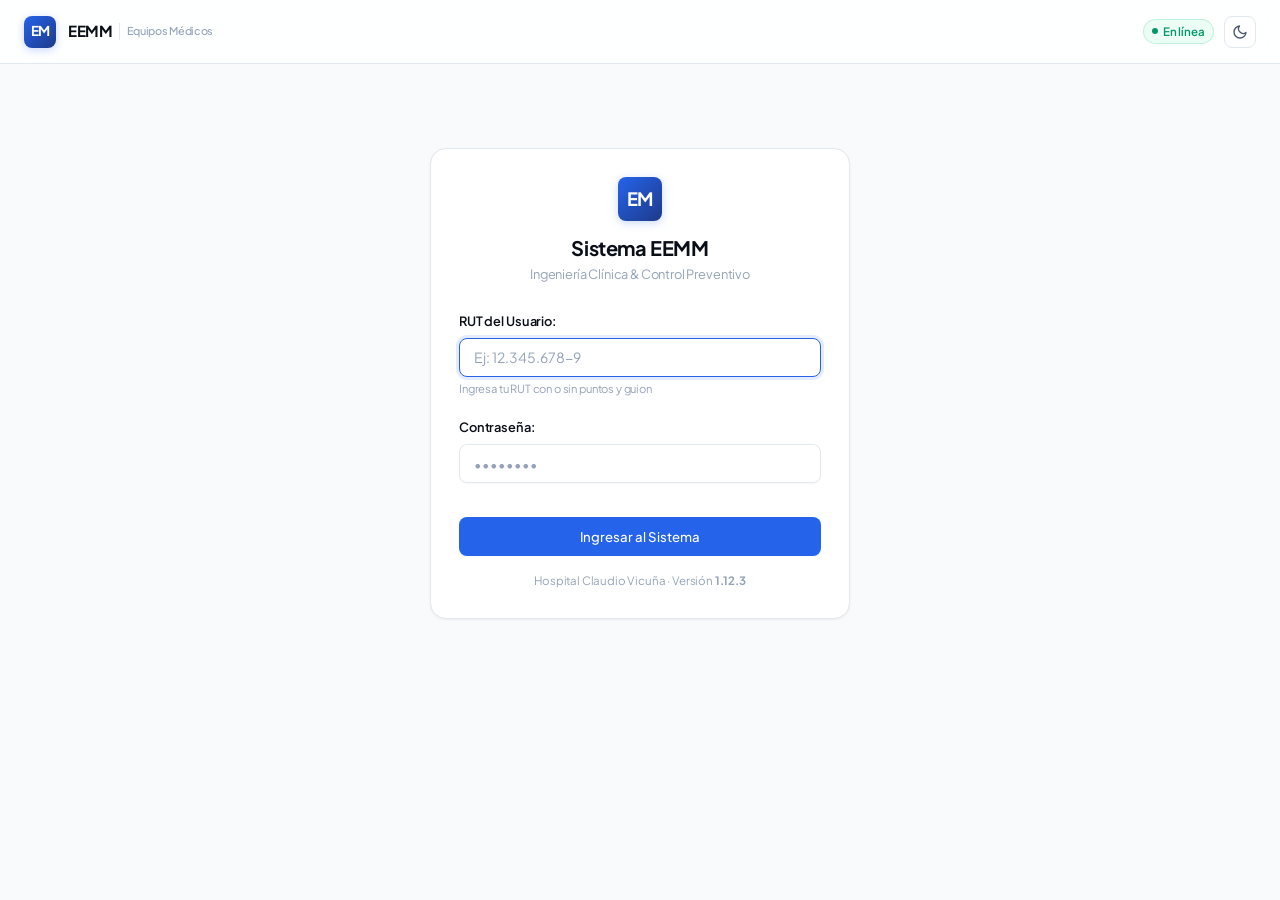
==== commit a0cd556d: "feat(tareas-diarias): vistas de tareas pendientes de dias anteriores y tareas resueltas v1.12.3" ====
--- a/static/index.html
+++ b/static/index.html
@@ -164,7 +164,7 @@
 
             <!-- Versión de la Aplicación -->
             <div style="padding: 0.45rem 0.65rem 0.25rem 0.65rem; font-size: 0.68rem; color: var(--text-tertiary); display: flex; justify-content: space-between; align-items: center; border-top: 1px solid var(--border-subtle); margin-top: 2px;">
-              <span>Hospital Claudio Vicuña · <strong>v1.12.2</strong></span>
+              <span>Hospital Claudio Vicuña · <strong>v1.12.3</strong></span>
               <button type="button" onclick="app.closeUserDropdown(); app.checkForUpdates(false);" style="background: none; border: none; color: var(--color-primary); cursor: pointer; font-size: 0.68rem; font-weight: 600; text-decoration: underline; padding: 0;" title="Comprobar si hay una versión más nueva">Actualizar</button>
             </div>
           </div>
@@ -222,7 +222,7 @@
             Ingresar al Sistema
           </button>
           <div style="text-align: center; margin-top: 1rem; font-size: 0.72rem; color: var(--text-tertiary);">
-            Hospital Claudio Vicuña · Versión <strong>1.12.2</strong>
+            Hospital Claudio Vicuña · Versión <strong>1.12.3</strong>
           </div>
         </form>
       </section>
@@ -2318,14 +2318,24 @@
             </div>
 
             <!-- Botones de alternancia de vista -->
-            <div style="display: flex; gap: 0.5rem; align-items: center; flex-wrap: wrap;">
+            <div style="display: flex; gap: 0.45rem; align-items: center; flex-wrap: wrap;">
               <button type="button" id="btn-tab-td-registro" class="btn btn-primary btn-sm" onclick="app.switchTareasDiariasSubTab('registro')" style="background: #7c3aed; border-color: #7c3aed; display: inline-flex; align-items: center; gap: 0.35rem; font-weight: 600;">
                 <svg width="14" height="14" viewBox="0 0 24 24" fill="none" stroke="currentColor" stroke-width="2"><path d="M11 4H4a2 2 0 0 0-2 2v14a2 2 0 0 0 2 2h14a2 2 0 0 0 2-2v-7"></path><path d="M18.5 2.5a2.121 2.121 0 0 1 3 3L12 15l-4 1 1-4 9.5-9.5z"></path></svg>
                 Mi Jornada Diaria
               </button>
+              <button type="button" id="btn-tab-td-pendientes" class="btn btn-outline btn-sm" onclick="app.switchTareasDiariasSubTab('pendientes')" style="display: inline-flex; align-items: center; gap: 0.35rem; font-weight: 600;">
+                <span>⏳</span>
+                Pendientes Anteriores
+                <span id="td-pendientes-badge" class="badge" style="background: rgba(245, 158, 11, 0.2); color: #d97706; font-weight: 800; padding: 1px 6px; font-size: 0.7rem;">0</span>
+              </button>
+              <button type="button" id="btn-tab-td-resueltas" class="btn btn-outline btn-sm" onclick="app.switchTareasDiariasSubTab('resueltas')" style="display: inline-flex; align-items: center; gap: 0.35rem; font-weight: 600;">
+                <span>✅</span>
+                Tareas Resueltas
+                <span id="td-resueltas-badge" class="badge" style="background: rgba(16, 185, 129, 0.16); color: #059669; font-weight: 800; padding: 1px 6px; font-size: 0.7rem;">0</span>
+              </button>
               <button type="button" id="btn-tab-td-reportes" class="btn btn-outline btn-sm" onclick="app.switchTareasDiariasSubTab('reportes')" style="display: inline-flex; align-items: center; gap: 0.35rem; font-weight: 600;">
                 <svg width="14" height="14" viewBox="0 0 24 24" fill="none" stroke="currentColor" stroke-width="2"><path d="M14 2H6a2 2 0 0 0-2 2v16a2 2 0 0 0 2 2h12a2 2 0 0 0 2-2V8z"></path><polyline points="14 2 14 8 20 8"></polyline><line x1="16" y1="13" x2="8" y2="13"></line><line x1="16" y1="17" x2="8" y2="17"></line></svg>
-                Reportes Diario / Semanal por Técnico
+                Reportes PDF
               </button>
             </div>
           </div>
@@ -2333,6 +2343,16 @@
 
         <!-- SUB-VISTA 1: FORMULARIO EDITABLE DE JORNADA DIARIA -->
         <div id="tareas-diarias-subview-registro" style="max-width: 960px; margin: 0 auto 2rem auto;">
+          <!-- Aviso rápido si existen tareas pendientes de días previos -->
+          <div id="td-alert-pendientes-hoy" style="display: none; margin-bottom: 1rem; padding: 0.75rem 1rem; border-radius: var(--radius-md); background: rgba(245, 158, 11, 0.12); border: 1px solid rgba(245, 158, 11, 0.4); align-items: center; justify-content: space-between; gap: 0.75rem; flex-wrap: wrap;">
+            <div style="display: flex; align-items: center; gap: 0.55rem; font-size: 0.84rem; color: #b45309; font-weight: 600;">
+              <span>⏳</span>
+              <span id="td-alert-pendientes-texto">Hay tareas pendientes arrastradas de días anteriores.</span>
+            </div>
+            <button type="button" class="btn btn-sm" onclick="app.switchTareasDiariasSubTab('pendientes')" style="background: #d97706; border-color: #d97706; color: white; font-weight: 600; font-size: 0.76rem;">
+              Ver y Resolver Pendientes →
+            </button>
+          </div>
           <!-- Barra de estado de la jornada -->
           <div class="panel-card" style="margin-bottom: 1rem;">
             <div style="display: flex; justify-content: space-between; align-items: center; flex-wrap: wrap; gap: 0.85rem;">
@@ -2507,7 +2527,96 @@
           </div>
         </div>
 
-        <!-- SUB-VISTA 2: REPORTES DIARIO Y SEMANAL POR TÉCNICO + HISTORIAL -->
+        <!-- SUB-VISTA 2: TAREAS PENDIENTES DE DÍAS ANTERIORES -->
+        <div id="tareas-diarias-subview-pendientes" style="display: none; max-width: 960px; margin: 0 auto 2rem auto;">
+          <div class="panel-card" style="margin-bottom: 1.25rem; border-top: 3px solid #d97706;">
+            <div style="display: flex; justify-content: space-between; align-items: flex-end; flex-wrap: wrap; gap: 0.85rem; margin-bottom: 1rem;">
+              <div>
+                <h3 style="font-size: 1rem; font-weight: 700; margin: 0; color: var(--text-primary); display: flex; align-items: center; gap: 0.45rem;">
+                  <span>⏳</span> Tareas Pendientes de Días Anteriores
+                </h3>
+                <p style="font-size: 0.76rem; color: var(--text-tertiary); margin: 0.2rem 0 0 0;">
+                  Trabajos que quedaron en estado <strong>Pendiente / Seguimiento</strong> o <strong>En Proceso</strong> en jornadas previas. Márcalos como resueltos al completarlos.
+                </p>
+              </div>
+              <div style="display: flex; gap: 0.5rem; align-items: flex-end; flex-wrap: wrap;">
+                <div>
+                  <label for="td-pend-tecnico" style="font-size: 0.72rem; font-weight: 600; color: var(--text-secondary); display: block; margin-bottom: 3px;">Técnico:</label>
+                  <select id="td-pend-tecnico" class="form-control" style="height: 36px; min-width: 190px;" onchange="app.loadTareasPendientes()">
+                    <option value="">-- Todos los Técnicos --</option>
+                  </select>
+                </div>
+                <button type="button" class="btn btn-outline btn-sm" onclick="app.loadTareasPendientes()" style="height: 36px;">
+                  🔄 Actualizar
+                </button>
+              </div>
+            </div>
+
+            <div id="td-pendientes-list-container">
+              <!-- Rellenado dinámicamente por JS -->
+            </div>
+          </div>
+        </div>
+
+        <!-- SUB-VISTA 3: TAREAS RESUELTAS -->
+        <div id="tareas-diarias-subview-resueltas" style="display: none; max-width: 960px; margin: 0 auto 2rem auto;">
+          <div class="panel-card" style="margin-bottom: 1rem; border-top: 3px solid #10b981;">
+            <div style="margin-bottom: 0.9rem;">
+              <h3 style="font-size: 1rem; font-weight: 700; margin: 0; color: var(--text-primary); display: flex; align-items: center; gap: 0.45rem;">
+                <span>✅</span> Tareas Resueltas y Completadas
+              </h3>
+              <p style="font-size: 0.76rem; color: var(--text-tertiary); margin: 0.2rem 0 0 0;">
+                Historial de trabajos finalizados y tareas pendientes resueltas con fecha y detalle de cierre.
+              </p>
+            </div>
+
+            <div style="display: flex; gap: 0.65rem; align-items: flex-end; flex-wrap: wrap;">
+              <div>
+                <label for="td-res-tecnico" style="font-size: 0.72rem; font-weight: 600; color: var(--text-secondary); display: block; margin-bottom: 3px;">Técnico:</label>
+                <select id="td-res-tecnico" class="form-control" style="height: 36px; min-width: 180px;" onchange="app.loadTareasResueltas()">
+                  <option value="">-- Todos los Técnicos --</option>
+                </select>
+              </div>
+              <div>
+                <label for="td-res-desde" style="font-size: 0.72rem; font-weight: 600; color: var(--text-secondary); display: block; margin-bottom: 3px;">Desde:</label>
+                <input type="date" id="td-res-desde" class="form-control" style="height: 36px;">
+              </div>
+              <div>
+                <label for="td-res-hasta" style="font-size: 0.72rem; font-weight: 600; color: var(--text-secondary); display: block; margin-bottom: 3px;">Hasta:</label>
+                <input type="date" id="td-res-hasta" class="form-control" style="height: 36px;">
+              </div>
+              <div style="flex: 1; min-width: 170px;">
+                <label for="td-res-q" style="font-size: 0.72rem; font-weight: 600; color: var(--text-secondary); display: block; margin-bottom: 3px;">Buscar servicio, equipo o descripción:</label>
+                <input type="text" id="td-res-q" class="form-control" placeholder="Ej: UCI, Ecógrafo, batería..." style="height: 36px;" onkeydown="if(event.key==='Enter') app.loadTareasResueltas()">
+              </div>
+              <button type="button" class="btn btn-sm" onclick="app.loadTareasResueltas()" style="height: 36px; background: #10b981; border-color: #10b981; color: white; font-weight: 600;">
+                🔍 Filtrar
+              </button>
+            </div>
+          </div>
+
+          <div id="td-resueltas-kpi-bar" style="display: grid; grid-template-columns: repeat(auto-fit, minmax(180px, 1fr)); gap: 0.75rem; margin-bottom: 1rem;"></div>
+
+          <div class="panel-card" style="padding: 0; overflow: hidden;">
+            <div class="table-responsive">
+              <table class="data-table">
+                <thead>
+                  <tr>
+                    <th style="width: 120px;">Fechas</th>
+                    <th style="width: 135px;">Servicio / Equipo</th>
+                    <th>Descripción y Nota de Resolución</th>
+                    <th style="width: 145px;">Técnico / Resuelta por</th>
+                  </tr>
+                </thead>
+                <tbody id="td-resueltas-tbody">
+                  <!-- Rellenado dinámicamente -->
+                </tbody>
+              </table>
+            </div>
+          </div>
+        </div>
+
+        <!-- SUB-VISTA 4: REPORTES DIARIO Y SEMANAL POR TÉCNICO + HISTORIAL -->
         <div id="tareas-diarias-subview-reportes" style="display: none;">
           <!-- Generador de Reportes Diario y Semanal por Técnico -->
           <div class="panel-card" style="margin-bottom: 1.25rem;">
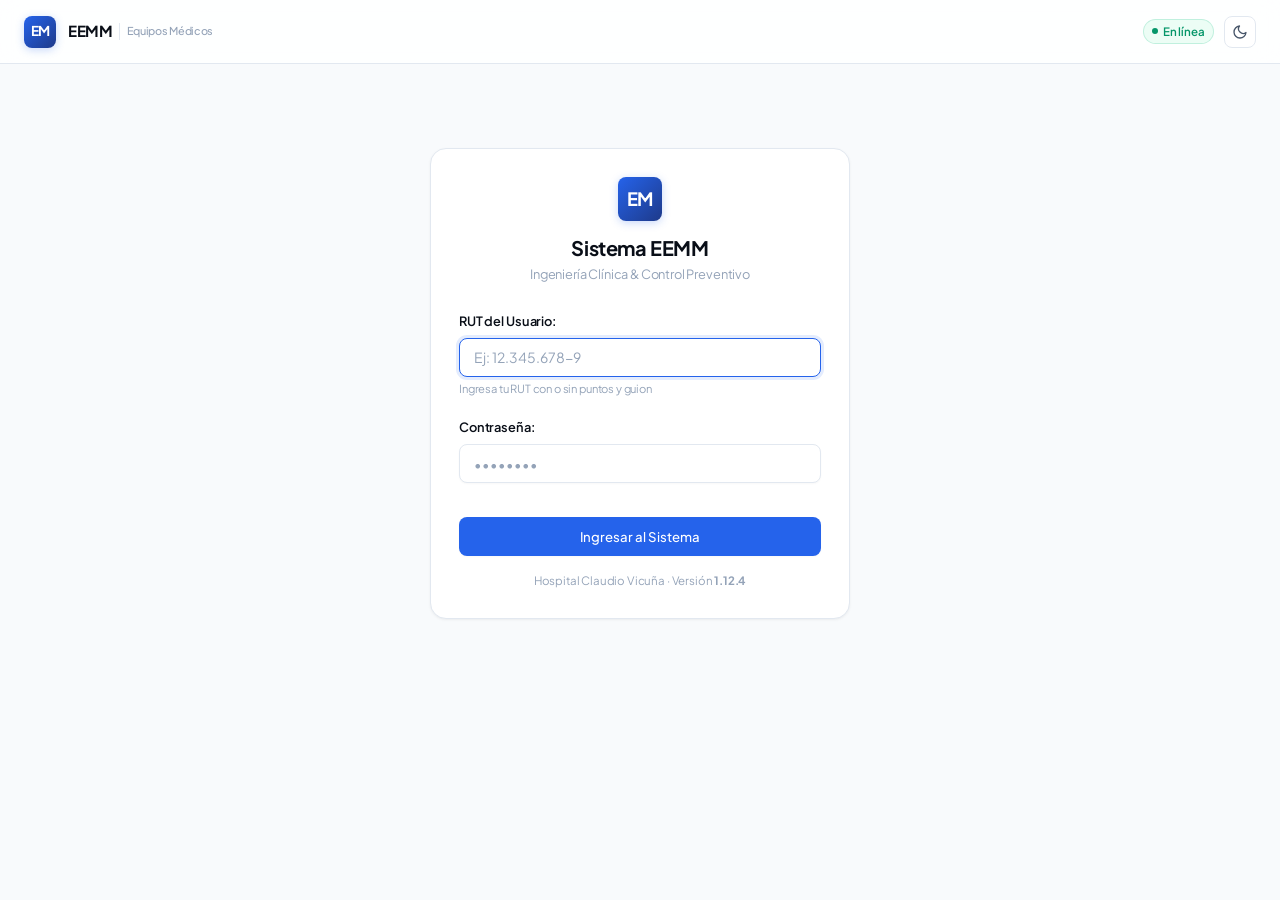
==== commit 283c5b7f: "fix(tareas): include today's pending tasks in Pendientes view and bump v1.12.4" ====
--- a/static/index.html
+++ b/static/index.html
@@ -164,7 +164,7 @@
 
             <!-- Versión de la Aplicación -->
             <div style="padding: 0.45rem 0.65rem 0.25rem 0.65rem; font-size: 0.68rem; color: var(--text-tertiary); display: flex; justify-content: space-between; align-items: center; border-top: 1px solid var(--border-subtle); margin-top: 2px;">
-              <span>Hospital Claudio Vicuña · <strong>v1.12.3</strong></span>
+              <span>Hospital Claudio Vicuña · <strong>v1.12.4</strong></span>
               <button type="button" onclick="app.closeUserDropdown(); app.checkForUpdates(false);" style="background: none; border: none; color: var(--color-primary); cursor: pointer; font-size: 0.68rem; font-weight: 600; text-decoration: underline; padding: 0;" title="Comprobar si hay una versión más nueva">Actualizar</button>
             </div>
           </div>
@@ -222,7 +222,7 @@
             Ingresar al Sistema
           </button>
           <div style="text-align: center; margin-top: 1rem; font-size: 0.72rem; color: var(--text-tertiary);">
-            Hospital Claudio Vicuña · Versión <strong>1.12.3</strong>
+            Hospital Claudio Vicuña · Versión <strong>1.12.4</strong>
           </div>
         </form>
       </section>
@@ -2325,7 +2325,7 @@
               </button>
               <button type="button" id="btn-tab-td-pendientes" class="btn btn-outline btn-sm" onclick="app.switchTareasDiariasSubTab('pendientes')" style="display: inline-flex; align-items: center; gap: 0.35rem; font-weight: 600;">
                 <span>⏳</span>
-                Pendientes Anteriores
+                Tareas Pendientes
                 <span id="td-pendientes-badge" class="badge" style="background: rgba(245, 158, 11, 0.2); color: #d97706; font-weight: 800; padding: 1px 6px; font-size: 0.7rem;">0</span>
               </button>
               <button type="button" id="btn-tab-td-resueltas" class="btn btn-outline btn-sm" onclick="app.switchTareasDiariasSubTab('resueltas')" style="display: inline-flex; align-items: center; gap: 0.35rem; font-weight: 600;">
@@ -2343,11 +2343,11 @@
 
         <!-- SUB-VISTA 1: FORMULARIO EDITABLE DE JORNADA DIARIA -->
         <div id="tareas-diarias-subview-registro" style="max-width: 960px; margin: 0 auto 2rem auto;">
-          <!-- Aviso rápido si existen tareas pendientes de días previos -->
+          <!-- Aviso rápido si existen tareas pendientes (hoy o días previos) -->
           <div id="td-alert-pendientes-hoy" style="display: none; margin-bottom: 1rem; padding: 0.75rem 1rem; border-radius: var(--radius-md); background: rgba(245, 158, 11, 0.12); border: 1px solid rgba(245, 158, 11, 0.4); align-items: center; justify-content: space-between; gap: 0.75rem; flex-wrap: wrap;">
             <div style="display: flex; align-items: center; gap: 0.55rem; font-size: 0.84rem; color: #b45309; font-weight: 600;">
               <span>⏳</span>
-              <span id="td-alert-pendientes-texto">Hay tareas pendientes arrastradas de días anteriores.</span>
+              <span id="td-alert-pendientes-texto">Hay tareas pendientes o en proceso por resolver.</span>
             </div>
             <button type="button" class="btn btn-sm" onclick="app.switchTareasDiariasSubTab('pendientes')" style="background: #d97706; border-color: #d97706; color: white; font-weight: 600; font-size: 0.76rem;">
               Ver y Resolver Pendientes →
@@ -2527,16 +2527,16 @@
           </div>
         </div>
 
-        <!-- SUB-VISTA 2: TAREAS PENDIENTES DE DÍAS ANTERIORES -->
+        <!-- SUB-VISTA 2: TAREAS PENDIENTES (HOY Y DÍAS ANTERIORES) -->
         <div id="tareas-diarias-subview-pendientes" style="display: none; max-width: 960px; margin: 0 auto 2rem auto;">
           <div class="panel-card" style="margin-bottom: 1.25rem; border-top: 3px solid #d97706;">
             <div style="display: flex; justify-content: space-between; align-items: flex-end; flex-wrap: wrap; gap: 0.85rem; margin-bottom: 1rem;">
               <div>
                 <h3 style="font-size: 1rem; font-weight: 700; margin: 0; color: var(--text-primary); display: flex; align-items: center; gap: 0.45rem;">
-                  <span>⏳</span> Tareas Pendientes de Días Anteriores
+                  <span>⏳</span> Tareas Pendientes (Hoy y Días Anteriores)
                 </h3>
                 <p style="font-size: 0.76rem; color: var(--text-tertiary); margin: 0.2rem 0 0 0;">
-                  Trabajos que quedaron en estado <strong>Pendiente / Seguimiento</strong> o <strong>En Proceso</strong> en jornadas previas. Márcalos como resueltos al completarlos.
+                  Trabajos que quedaron en estado <strong>Pendiente / Seguimiento</strong> o <strong>En Proceso</strong> (del día de hoy o de jornadas previas). Márcalos como resueltos al completarlos.
                 </p>
               </div>
               <div style="display: flex; gap: 0.5rem; align-items: flex-end; flex-wrap: wrap;">
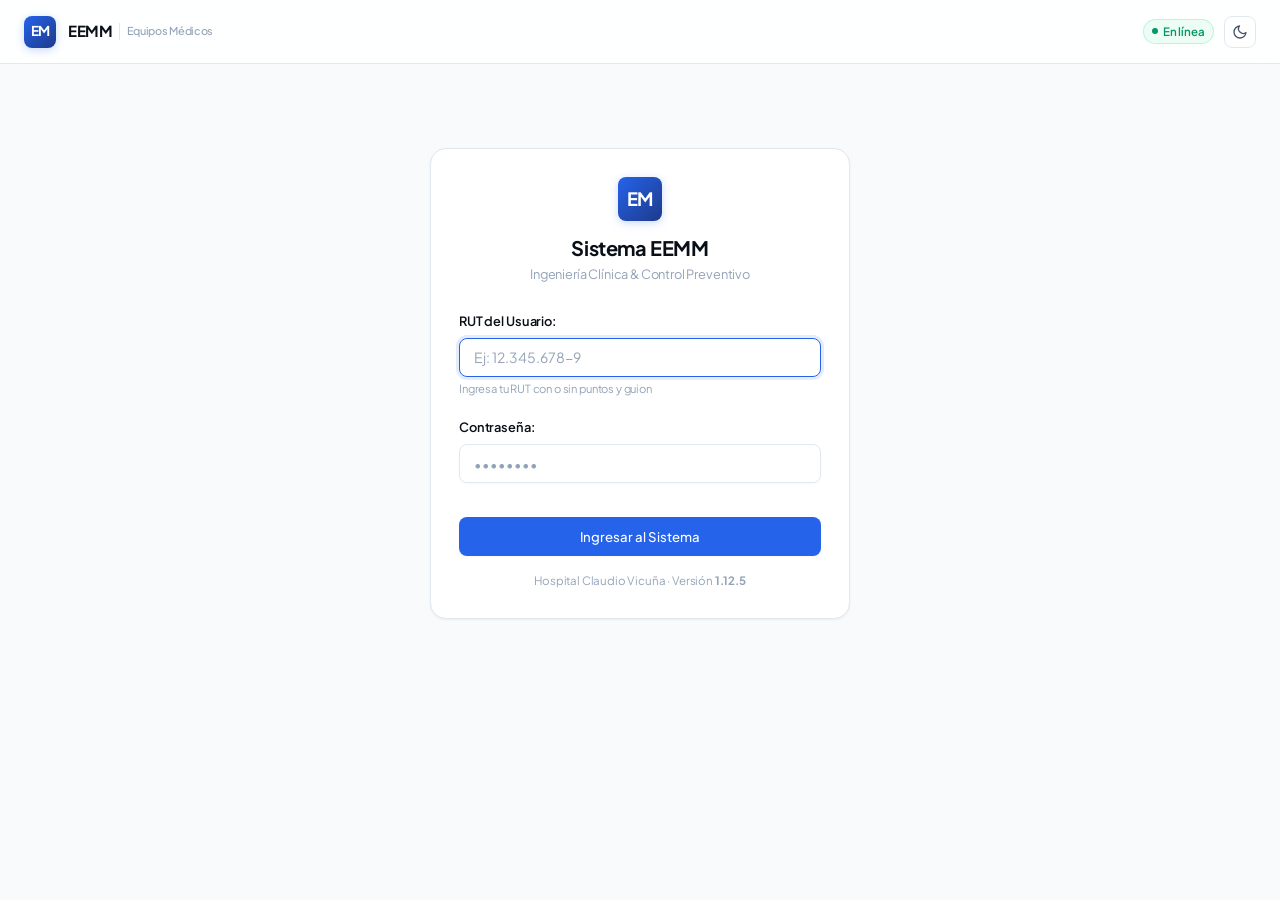
==== commit 01ea50e6: "feat(entregas): adapt acta entrega equipos medicos PDF to official hospital format (v1.12.5)" ====
--- a/static/index.html
+++ b/static/index.html
@@ -164,7 +164,7 @@
 
             <!-- Versión de la Aplicación -->
             <div style="padding: 0.45rem 0.65rem 0.25rem 0.65rem; font-size: 0.68rem; color: var(--text-tertiary); display: flex; justify-content: space-between; align-items: center; border-top: 1px solid var(--border-subtle); margin-top: 2px;">
-              <span>Hospital Claudio Vicuña · <strong>v1.12.4</strong></span>
+              <span>Hospital Claudio Vicuña · <strong>v1.12.5</strong></span>
               <button type="button" onclick="app.closeUserDropdown(); app.checkForUpdates(false);" style="background: none; border: none; color: var(--color-primary); cursor: pointer; font-size: 0.68rem; font-weight: 600; text-decoration: underline; padding: 0;" title="Comprobar si hay una versión más nueva">Actualizar</button>
             </div>
           </div>
@@ -222,7 +222,7 @@
             Ingresar al Sistema
           </button>
           <div style="text-align: center; margin-top: 1rem; font-size: 0.72rem; color: var(--text-tertiary);">
-            Hospital Claudio Vicuña · Versión <strong>1.12.4</strong>
+            Hospital Claudio Vicuña · Versión <strong>1.12.5</strong>
           </div>
         </form>
       </section>
@@ -2007,8 +2007,8 @@
               <datalist id="list-equipos-entrega-autocomplete"></datalist>
             </div>
 
-            <!-- Fila 1: Nombre del Equipo e Inventario / Serie -->
-            <div style="display: grid; grid-template-columns: repeat(auto-fit, minmax(260px, 1fr)); gap: 1rem; margin-bottom: 1rem;">
+            <!-- Fila 1: Nombre del Equipo, Marca y Modelo -->
+            <div style="display: grid; grid-template-columns: repeat(auto-fit, minmax(200px, 1fr)); gap: 0.85rem; margin-bottom: 0.85rem;">
               <div class="form-group" style="margin-bottom: 0;">
                 <label for="entrega-eq-nombre" class="form-label">
                   Nombre del Equipo: <span style="color: var(--danger, #ef4444);">*</span>
@@ -2017,27 +2017,41 @@
               </div>
 
               <div class="form-group" style="margin-bottom: 0;">
-                <label for="entrega-eq-inventario" class="form-label">
-                  N° de Serie / Inventario: <span style="color: var(--danger, #ef4444);">*</span>
-                </label>
-                <input type="text" id="entrega-eq-inventario" class="form-control" placeholder="Ej: HCV-EQ-10492 o N° de Serie" autocomplete="off">
-              </div>
-            </div>
-
-            <!-- Fila 2: Marca y Modelo -->
-            <div style="display: grid; grid-template-columns: repeat(auto-fit, minmax(260px, 1fr)); gap: 1rem; margin-bottom: 0.85rem;">
-              <div class="form-group" style="margin-bottom: 0;">
                 <label for="entrega-eq-marca" class="form-label">
                   Marca:
                 </label>
-                <input type="text" id="entrega-eq-marca" class="form-control" placeholder="Ej: PHILIPS, MINDRAY, GENERAL ELECTRIC..." autocomplete="off">
+                <input type="text" id="entrega-eq-marca" class="form-control" placeholder="Ej: PHILIPS, MINDRAY, SAMSUNG..." autocomplete="off">
               </div>
 
               <div class="form-group" style="margin-bottom: 0;">
                 <label for="entrega-eq-modelo" class="form-label">
                   Modelo:
                 </label>
-                <input type="text" id="entrega-eq-modelo" class="form-control" placeholder="Ej: INTELLIVUE MX450, BENEVISION..." autocomplete="off">
+                <input type="text" id="entrega-eq-modelo" class="form-control" placeholder="Ej: INTELLIVUE MX450, HS40..." autocomplete="off">
+              </div>
+            </div>
+
+            <!-- Fila 2: N° de Serie, Año Fabricación e Inventario -->
+            <div style="display: grid; grid-template-columns: repeat(auto-fit, minmax(200px, 1fr)); gap: 0.85rem; margin-bottom: 0.85rem;">
+              <div class="form-group" style="margin-bottom: 0;">
+                <label for="entrega-eq-serie" class="form-label">
+                  N° de Serie:
+                </label>
+                <input type="text" id="entrega-eq-serie" class="form-control" placeholder="Ej: S3C1M3MX300003R" autocomplete="off">
+              </div>
+
+              <div class="form-group" style="margin-bottom: 0;">
+                <label for="entrega-eq-anio" class="form-label">
+                  Año de Fabricación:
+                </label>
+                <input type="text" id="entrega-eq-anio" class="form-control" placeholder="Ej: 2024" autocomplete="off">
+              </div>
+
+              <div class="form-group" style="margin-bottom: 0;">
+                <label for="entrega-eq-inventario" class="form-label">
+                  N° de Inventario: <span style="color: var(--danger, #ef4444);">*</span>
+                </label>
+                <input type="text" id="entrega-eq-inventario" class="form-control" placeholder="Ej: HCV-EQ-10492 o N° de Serie" autocomplete="off">
               </div>
             </div>
 
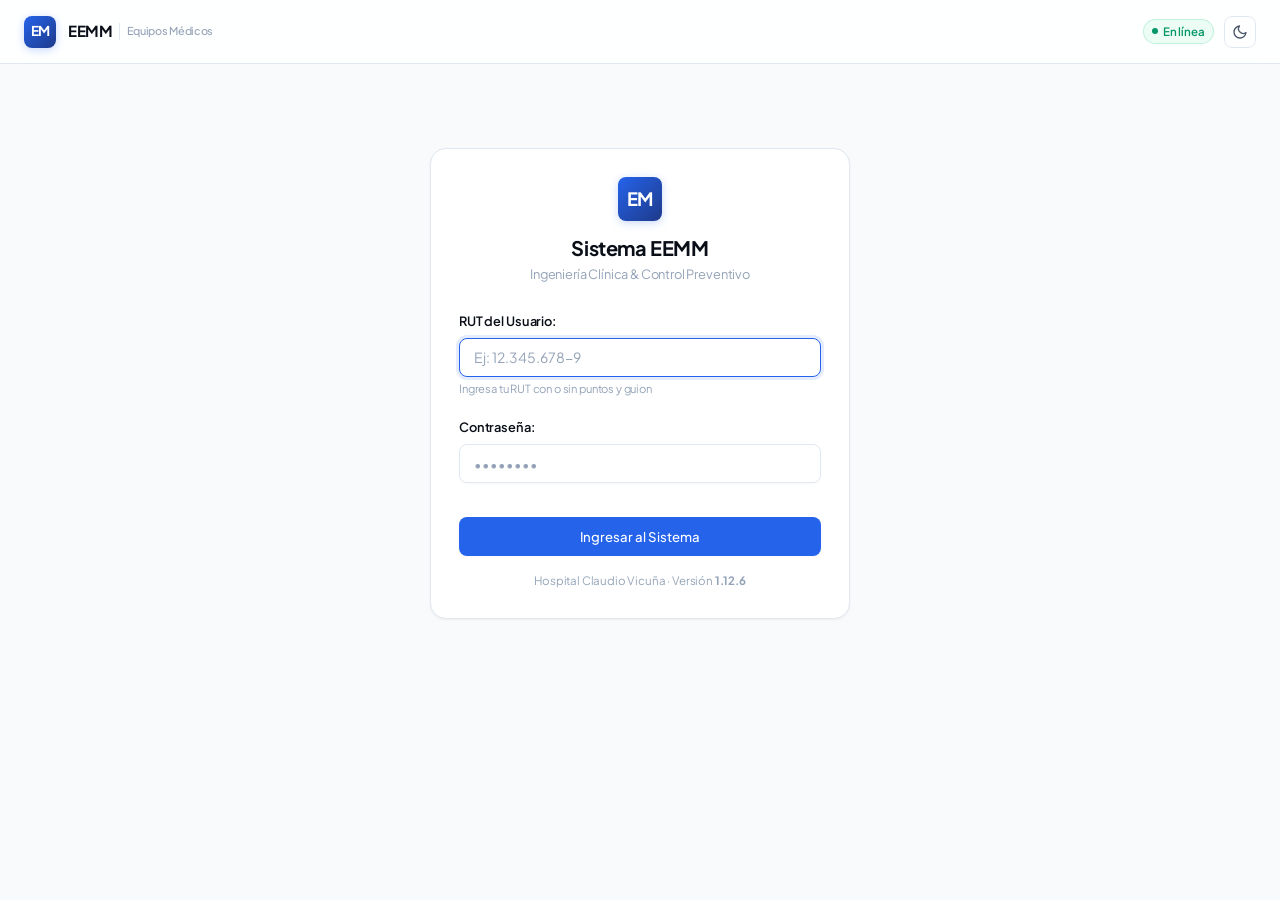
==== commit 4294521c: "feat(tareas): start time with auto in-progress status and quick completion (v1.12.6)" ====
--- a/static/index.html
+++ b/static/index.html
@@ -164,7 +164,7 @@
 
             <!-- Versión de la Aplicación -->
             <div style="padding: 0.45rem 0.65rem 0.25rem 0.65rem; font-size: 0.68rem; color: var(--text-tertiary); display: flex; justify-content: space-between; align-items: center; border-top: 1px solid var(--border-subtle); margin-top: 2px;">
-              <span>Hospital Claudio Vicuña · <strong>v1.12.5</strong></span>
+              <span>Hospital Claudio Vicuña · <strong>v1.12.6</strong></span>
               <button type="button" onclick="app.closeUserDropdown(); app.checkForUpdates(false);" style="background: none; border: none; color: var(--color-primary); cursor: pointer; font-size: 0.68rem; font-weight: 600; text-decoration: underline; padding: 0;" title="Comprobar si hay una versión más nueva">Actualizar</button>
             </div>
           </div>
@@ -222,7 +222,7 @@
             Ingresar al Sistema
           </button>
           <div style="text-align: center; margin-top: 1rem; font-size: 0.72rem; color: var(--text-tertiary);">
-            Hospital Claudio Vicuña · Versión <strong>1.12.5</strong>
+            Hospital Claudio Vicuña · Versión <strong>1.12.6</strong>
           </div>
         </form>
       </section>
@@ -2433,10 +2433,21 @@
             <form id="form-tarea-diaria-item" onsubmit="event.preventDefault(); app.saveTareaDiariaItem();">
               <input type="hidden" id="td-edit-item-id" value="">
 
-              <div style="display: grid; grid-template-columns: repeat(auto-fit, minmax(190px, 1fr)); gap: 0.85rem; margin-bottom: 0.9rem;">
+              <div style="display: grid; grid-template-columns: repeat(auto-fit, minmax(180px, 1fr)); gap: 0.85rem; margin-bottom: 0.9rem;">
                 <div class="form-group" style="margin-bottom: 0;">
-                  <label for="td-item-hora" class="form-label">Hora:</label>
-                  <input type="time" id="td-item-hora" class="form-control">
+                  <label for="td-item-hora" class="form-label" style="display: flex; justify-content: space-between; align-items: center;">
+                    <span>Hora Inicio: <span style="color: var(--danger, #ef4444);">*</span></span>
+                    <span style="font-size: 0.68rem; color: #7c3aed; font-weight: 700;">⏱️ Inicio</span>
+                  </label>
+                  <input type="time" id="td-item-hora" class="form-control" title="Hora de inicio de la tarea">
+                </div>
+
+                <div class="form-group" style="margin-bottom: 0;">
+                  <label for="td-item-hora-fin" class="form-label" style="display: flex; justify-content: space-between; align-items: center;">
+                    <span>Hora Término:</span>
+                    <span style="font-size: 0.68rem; color: var(--text-tertiary); font-weight: 400;">(Opcional)</span>
+                  </label>
+                  <input type="time" id="td-item-hora-fin" class="form-control" title="Déjalo vacío para que quede En Proceso, o ingresa hora para completarla" onchange="app.handleTareaHoraFinInput(this.value)">
                 </div>
 
                 <div class="form-group" style="margin-bottom: 0;">
@@ -2475,10 +2486,10 @@
 
                 <div class="form-group" style="margin-bottom: 0;">
                   <label for="td-item-estado" class="form-label">Estado:</label>
-                  <select id="td-item-estado" class="form-control">
-                    <option value="Completada">Completada</option>
-                    <option value="En Proceso">En Proceso</option>
-                    <option value="Pendiente / Seguimiento">Pendiente / Seguimiento</option>
+                  <select id="td-item-estado" class="form-control" onchange="app.handleTareaEstadoChange(this.value)">
+                    <option value="En Proceso" selected>⏳ En Proceso</option>
+                    <option value="Completada">✅ Completada</option>
+                    <option value="Pendiente / Seguimiento">⚠️ Pendiente / Seguimiento</option>
                   </select>
                 </div>
               </div>
@@ -2487,7 +2498,7 @@
                 <label for="td-item-descripcion" class="form-label">
                   Descripción del Trabajo / Tarea Realizada: <span style="color: var(--danger, #ef4444);">*</span>
                 </label>
-                <textarea id="td-item-descripcion" class="form-control" rows="2" placeholder="Detalla el trabajo realizado, falla encontrada, repuesto instalado o gestión completada..." required></textarea>
+                <textarea id="td-item-descripcion" class="form-control" rows="2" placeholder="Detalla el trabajo realizado, falla encontrada, repuesto instalado o gestión en curso..." required></textarea>
               </div>
 
               <div style="display: flex; justify-content: flex-end; gap: 0.65rem; flex-wrap: wrap;">
@@ -2496,7 +2507,7 @@
                 </button>
                 <button type="submit" id="btn-td-save-item" class="btn btn-primary" style="background: #7c3aed; border-color: #7c3aed; color: white; font-weight: 600; display: inline-flex; align-items: center; gap: 0.4rem;">
                   <svg width="15" height="15" viewBox="0 0 24 24" fill="none" stroke="currentColor" stroke-width="2"><line x1="12" y1="5" x2="12" y2="19"></line><line x1="5" y1="12" x2="19" y2="12"></line></svg>
-                  Agregar Tarea al Día
+                  <span id="btn-td-save-item-text">▶️ Cargar Tarea (En Proceso)</span>
                 </button>
               </div>
             </form>
@@ -2749,6 +2760,62 @@
       </section>
 
     </main>
+
+    <!-- ====================================================================
+         MODAL: FINALIZAR TAREA (Registrar Hora de Término y Completar)
+         ==================================================================== -->
+    <div id="modal-td-terminar-tarea" class="modal-overlay" onclick="if(event.target === this) app.closeFinalizarTareaModal();" style="display: none;">
+      <div class="modal-card" style="max-width: 440px;">
+        <div class="panel-header" style="margin-bottom: 0.85rem; display: flex; align-items: center; justify-content: space-between;">
+          <h3 class="panel-title" style="margin: 0; font-size: 1rem; font-weight: 700; display: flex; align-items: center; gap: 0.45rem;">
+            <span>⏱️</span> Finalizar Tarea Diaria
+          </h3>
+          <button type="button" class="btn-icon" onclick="app.closeFinalizarTareaModal()">✕</button>
+        </div>
+
+        <div style="margin-bottom: 0.85rem; padding: 0.75rem 0.85rem; background: var(--bg-subtle); border: 1px solid var(--border); border-left: 4px solid #10b981; border-radius: 6px; font-size: 0.82rem;">
+          <div id="td-term-info-servicio" style="font-weight: 700; color: #0284c7; margin-bottom: 2px;"></div>
+          <div id="td-term-info-desc" style="color: var(--text-primary); line-height: 1.35; white-space: pre-wrap;"></div>
+        </div>
+
+        <form id="form-td-terminar-tarea" onsubmit="event.preventDefault(); app.confirmarTerminarTarea();">
+          <input type="hidden" id="td-term-item-id" value="">
+
+          <div style="display: grid; grid-template-columns: 1fr 1fr; gap: 0.75rem; margin-bottom: 0.85rem;">
+            <div class="form-group" style="margin-bottom: 0;">
+              <label for="td-term-hora-inicio" class="form-label" style="font-size: 0.76rem;">Hora Inicio:</label>
+              <input type="time" id="td-term-hora-inicio" class="form-control" style="height: 38px;">
+            </div>
+            <div class="form-group" style="margin-bottom: 0;">
+              <label for="td-term-hora-fin" class="form-label" style="font-size: 0.76rem; font-weight: 700; color: #059669;">
+                Hora Término: <span style="color: var(--danger, #ef4444);">*</span>
+              </label>
+              <input type="time" id="td-term-hora-fin" class="form-control" style="height: 38px; border-color: #10b981;" required>
+            </div>
+          </div>
+
+          <div class="form-group" style="margin-bottom: 0.85rem;">
+            <label for="td-term-estado" class="form-label" style="font-size: 0.76rem;">Estado Final:</label>
+            <select id="td-term-estado" class="form-control" style="height: 36px; font-weight: 600;">
+              <option value="Completada" selected>✅ Completada</option>
+              <option value="Pendiente / Seguimiento">⚠️ Pendiente / Seguimiento</option>
+            </select>
+          </div>
+
+          <div class="form-group" style="margin-bottom: 1.15rem;">
+            <label for="td-term-nota" class="form-label" style="font-size: 0.76rem;">Nota de Solución / Cierre (Opcional):</label>
+            <input type="text" id="td-term-nota" class="form-control" placeholder="Ej: Equipo verificado operativo con el servicio" style="height: 36px;">
+          </div>
+
+          <div style="display: flex; justify-content: flex-end; gap: 0.5rem; border-top: 1px solid var(--border-subtle); padding-top: 0.85rem;">
+            <button type="button" class="btn btn-subtle btn-sm" onclick="app.closeFinalizarTareaModal()">Cancelar</button>
+            <button type="submit" id="btn-submit-term-tarea" class="btn btn-sm" style="background: #10b981; border-color: #10b981; color: white; font-weight: 700; padding: 0.45rem 1.1rem; display: inline-flex; align-items: center; gap: 5px;">
+              ✅ Guardar Término y Completar
+            </button>
+          </div>
+        </form>
+      </div>
+    </div>
 
     <!-- ====================================================================
          MODAL DETALLE DE CHEQUEO (Fotos y Firma)
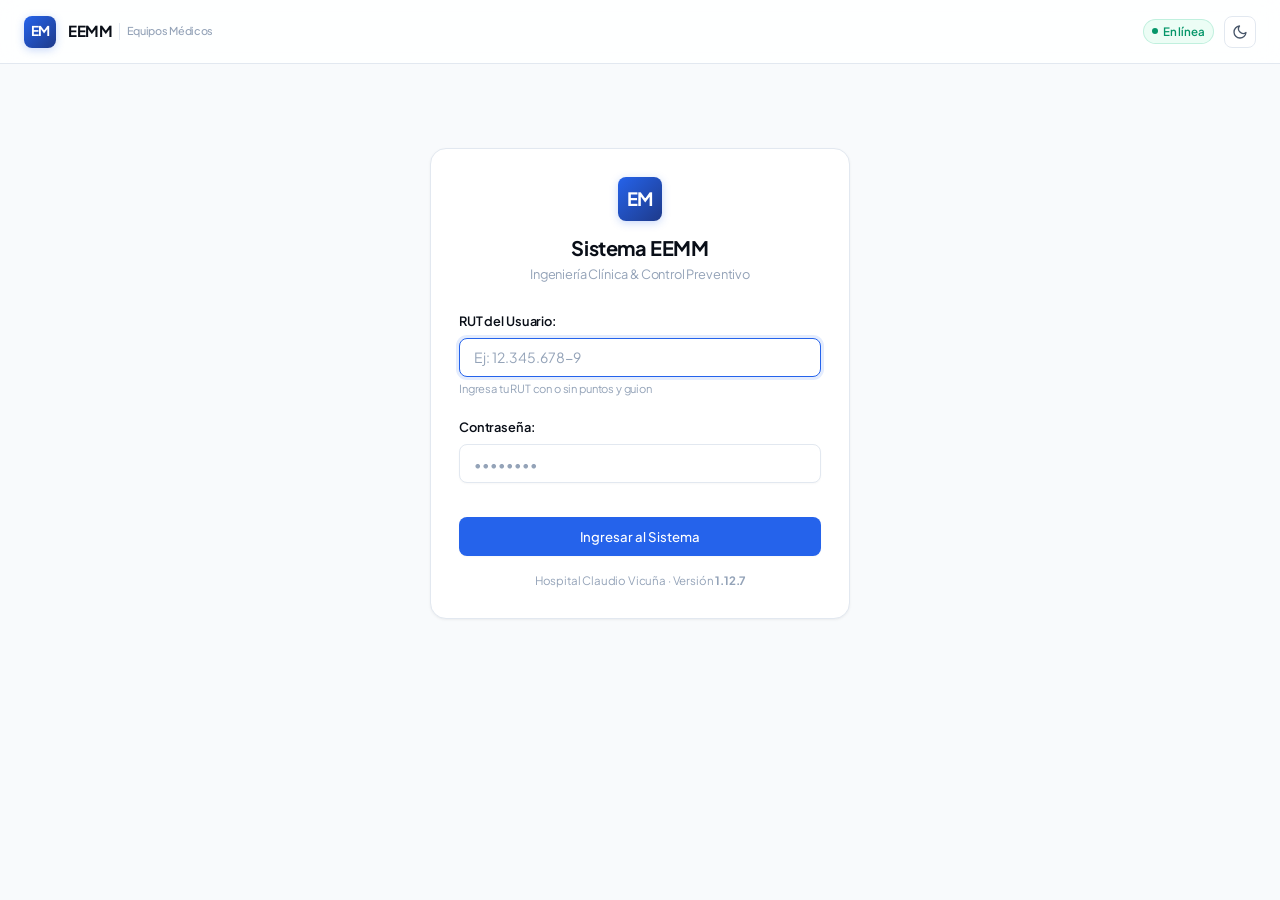
==== commit 46a16db2: "feat(pdf): acta entrega en formato negro/monocromatico, pie Unidad de Equipos Medicos y folio superi" ====
--- a/static/index.html
+++ b/static/index.html
@@ -164,7 +164,7 @@
 
             <!-- Versión de la Aplicación -->
             <div style="padding: 0.45rem 0.65rem 0.25rem 0.65rem; font-size: 0.68rem; color: var(--text-tertiary); display: flex; justify-content: space-between; align-items: center; border-top: 1px solid var(--border-subtle); margin-top: 2px;">
-              <span>Hospital Claudio Vicuña · <strong>v1.12.6</strong></span>
+              <span>Hospital Claudio Vicuña · <strong>v1.12.7</strong></span>
               <button type="button" onclick="app.closeUserDropdown(); app.checkForUpdates(false);" style="background: none; border: none; color: var(--color-primary); cursor: pointer; font-size: 0.68rem; font-weight: 600; text-decoration: underline; padding: 0;" title="Comprobar si hay una versión más nueva">Actualizar</button>
             </div>
           </div>
@@ -222,7 +222,7 @@
             Ingresar al Sistema
           </button>
           <div style="text-align: center; margin-top: 1rem; font-size: 0.72rem; color: var(--text-tertiary);">
-            Hospital Claudio Vicuña · Versión <strong>1.12.6</strong>
+            Hospital Claudio Vicuña · Versión <strong>1.12.7</strong>
           </div>
         </form>
       </section>
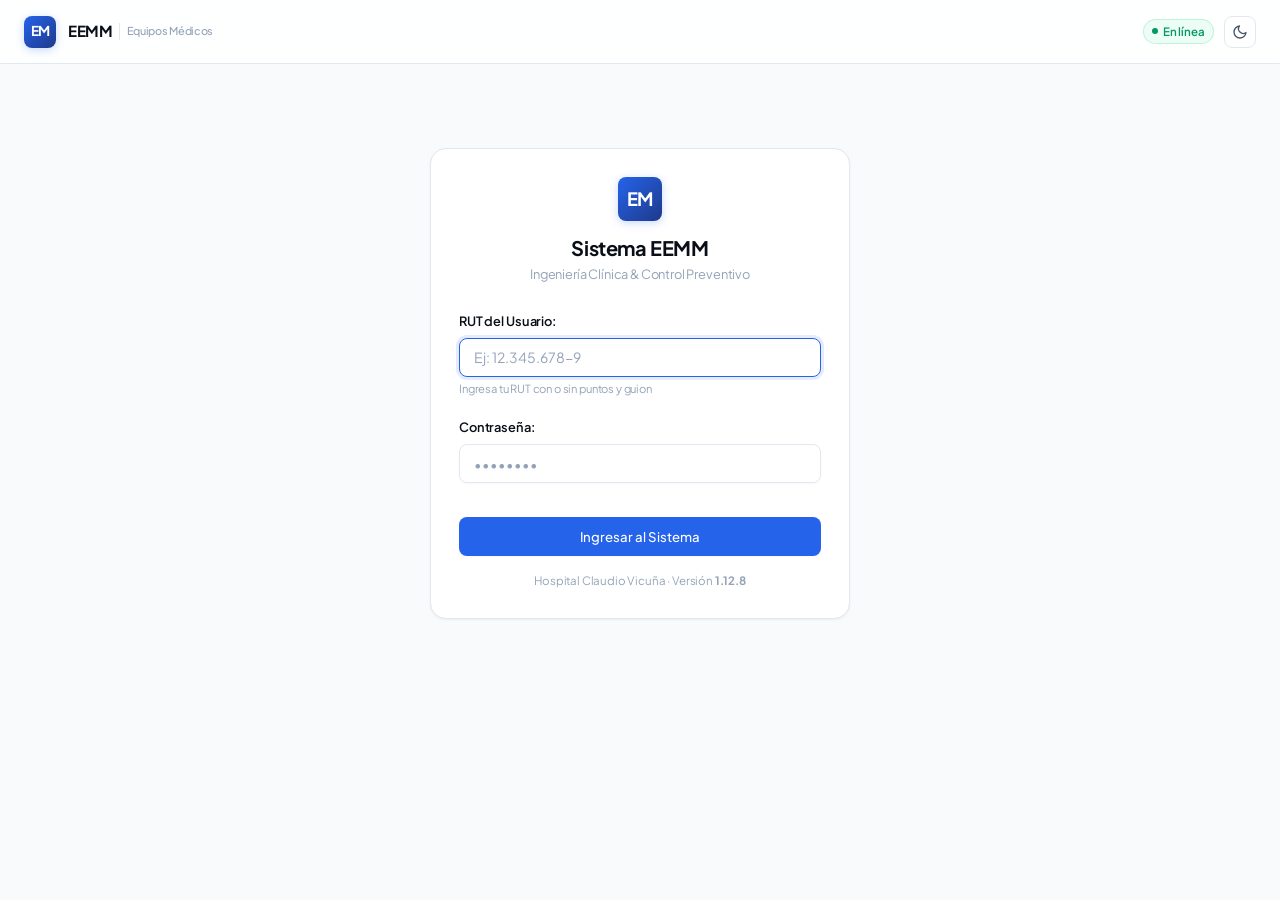
==== commit b5202017: "feat(auth): edicion de perfil de usuario, contrasena, correo y firma personal para actas PDF v1.12.8" ====
--- a/static/index.html
+++ b/static/index.html
@@ -98,6 +98,18 @@
                 </div>
               </button>
 
+              <!-- Opción: Editar Mis Datos y Firma -->
+              <button type="button" class="dropdown-item" id="btn-dropdown-edit-profile" onclick="app.openEditProfileModal()">
+                <svg width="15" height="15" viewBox="0 0 24 24" fill="none" stroke="currentColor" stroke-width="2" stroke-linecap="round" stroke-linejoin="round">
+                  <path d="M20 21v-2a4 4 0 0 0-4-4H8a4 4 0 0 0-4 4v2"></path>
+                  <circle cx="12" cy="7" r="4"></circle>
+                </svg>
+                <div class="dropdown-item-content">
+                  <span class="dropdown-item-title">Editar Mis Datos y Firma</span>
+                  <span class="dropdown-item-desc">Correo, contraseña y firma personal</span>
+                </div>
+              </button>
+
               <!-- Opción: Editar Contraseña (para usuarios técnicos y administradores) -->
               <button type="button" class="dropdown-item" id="btn-dropdown-change-pwd" onclick="app.openChangePasswordModal()">
                 <svg width="15" height="15" viewBox="0 0 24 24" fill="none" stroke="currentColor" stroke-width="2" stroke-linecap="round" stroke-linejoin="round">
@@ -164,7 +176,7 @@
 
             <!-- Versión de la Aplicación -->
             <div style="padding: 0.45rem 0.65rem 0.25rem 0.65rem; font-size: 0.68rem; color: var(--text-tertiary); display: flex; justify-content: space-between; align-items: center; border-top: 1px solid var(--border-subtle); margin-top: 2px;">
-              <span>Hospital Claudio Vicuña · <strong>v1.12.7</strong></span>
+              <span>Hospital Claudio Vicuña · <strong>v1.12.8</strong></span>
               <button type="button" onclick="app.closeUserDropdown(); app.checkForUpdates(false);" style="background: none; border: none; color: var(--color-primary); cursor: pointer; font-size: 0.68rem; font-weight: 600; text-decoration: underline; padding: 0;" title="Comprobar si hay una versión más nueva">Actualizar</button>
             </div>
           </div>
@@ -222,7 +234,7 @@
             Ingresar al Sistema
           </button>
           <div style="text-align: center; margin-top: 1rem; font-size: 0.72rem; color: var(--text-tertiary);">
-            Hospital Claudio Vicuña · Versión <strong>1.12.7</strong>
+            Hospital Claudio Vicuña · Versión <strong>1.12.8</strong>
           </div>
         </form>
       </section>
@@ -3033,6 +3045,130 @@
     </div>
 
     <!-- ====================================================================
+         MODAL EDITAR PERFIL DE USUARIO Y FIRMA DIGITAL
+         ==================================================================== -->
+    <div id="modal-edit-profile" class="modal-overlay" onclick="if(event.target === this) app.closeEditProfileModal();">
+      <div class="modal-card" style="max-width: 480px; width: 95%; max-height: 90vh; overflow-y: auto;">
+        <div class="panel-header" style="margin-bottom: 0.85rem; padding-bottom: 0.5rem; border-bottom: 1px solid var(--border-subtle);">
+          <div>
+            <h3 class="panel-title" style="display: flex; align-items: center; gap: 6px; font-size: 1.05rem;">
+              <svg width="18" height="18" viewBox="0 0 24 24" fill="none" stroke="currentColor" stroke-width="2" stroke-linecap="round" stroke-linejoin="round" style="color: var(--primary);">
+                <path d="M20 21v-2a4 4 0 0 0-4-4H8a4 4 0 0 0-4 4v2"></path>
+                <circle cx="12" cy="7" r="4"></circle>
+              </svg>
+              Editar Mis Datos y Firma
+            </h3>
+            <p class="panel-subtitle">Actualiza tu correo, contraseña y firma personal para actas y reportes PDF</p>
+          </div>
+          <button class="btn-icon" onclick="app.closeEditProfileModal()" title="Cerrar">✕</button>
+        </div>
+
+        <!-- Ficha de usuario activo -->
+        <div style="background: var(--bg-secondary, #f8fafc); border: 1px solid var(--border, #e2e8f0); border-radius: 8px; padding: 0.7rem 0.85rem; margin-bottom: 1rem; display: flex; align-items: center; gap: 0.75rem;">
+          <div class="dropdown-avatar-large" id="ep-avatar-initials" style="width: 40px; height: 40px; font-size: 1rem; flex-shrink: 0;">U</div>
+          <div style="flex: 1; min-width: 0;">
+            <div id="ep-user-name" style="font-weight: 700; font-size: 0.95rem; color: var(--text-primary); white-space: nowrap; overflow: hidden; text-overflow: ellipsis;">-</div>
+            <div style="font-size: 0.78rem; color: var(--text-secondary); display: flex; gap: 8px; align-items: center; margin-top: 2px;">
+              <span id="ep-user-rut">RUT: -</span>
+              <span>•</span>
+              <span class="badge" id="ep-user-role-badge">Técnico</span>
+            </div>
+          </div>
+        </div>
+
+        <form id="form-edit-profile" onsubmit="app.submitEditProfile(event)">
+          <!-- Sección 1: Correo Electrónico -->
+          <div class="form-group" style="margin-bottom: 0.85rem;">
+            <label class="form-label" for="ep-correo">Correo Electrónico <span class="req">*</span>:</label>
+            <input type="email" id="ep-correo" class="form-control" placeholder="ejemplo@eemm.cl" required autocomplete="email">
+            <small style="font-size: 0.7rem; color: var(--text-tertiary); margin-top: 2px; display: block;">Correo de notificaciones y cuenta en el sistema.</small>
+          </div>
+
+          <!-- Sección 2: Cambiar Contraseña (Opcional) -->
+          <div style="background: var(--bg-secondary, #f8fafc); border: 1px solid var(--border-subtle, #e2e8f0); border-radius: 8px; padding: 0.75rem 0.85rem; margin-bottom: 1rem;">
+            <div style="display: flex; justify-content: space-between; align-items: center; margin-bottom: 0.5rem;">
+              <span style="font-size: 0.82rem; font-weight: 700; color: var(--text-primary); display: flex; align-items: center; gap: 4px;">
+                <svg width="14" height="14" viewBox="0 0 24 24" fill="none" stroke="currentColor" stroke-width="2"><rect x="3" y="11" width="18" height="11" rx="2" ry="2"></rect><path d="M7 11V7a5 5 0 0 1 10 0v4"></path></svg>
+                Cambiar Contraseña
+              </span>
+              <span style="font-size: 0.7rem; color: var(--text-tertiary);">(Opcional)</span>
+            </div>
+
+            <div class="form-group" style="margin-bottom: 0.6rem;">
+              <label class="form-label" for="ep-current-password" style="font-size: 0.75rem;">Contraseña Actual:</label>
+              <input type="password" id="ep-current-password" class="form-control" placeholder="Ingresa tu clave actual si vas a cambiarla" autocomplete="current-password" style="font-size: 0.85rem;">
+            </div>
+
+            <div style="display: grid; grid-template-columns: 1fr 1fr; gap: 0.5rem;">
+              <div class="form-group" style="margin-bottom: 0;">
+                <label class="form-label" for="ep-new-password" style="font-size: 0.75rem;">Nueva Clave:</label>
+                <input type="password" id="ep-new-password" class="form-control" placeholder="Mínimo 4 caracteres" autocomplete="new-password" style="font-size: 0.85rem;">
+              </div>
+              <div class="form-group" style="margin-bottom: 0;">
+                <label class="form-label" for="ep-confirm-password" style="font-size: 0.75rem;">Confirmar Nueva:</label>
+                <input type="password" id="ep-confirm-password" class="form-control" placeholder="Repite la nueva" autocomplete="new-password" style="font-size: 0.85rem;">
+              </div>
+            </div>
+          </div>
+
+          <!-- Sección 3: Firma Personal del Usuario -->
+          <div class="form-group" style="margin-bottom: 1rem;">
+            <div style="display: flex; justify-content: space-between; align-items: center; margin-bottom: 4px;">
+              <label class="form-label" style="margin-bottom: 0; font-weight: 700;">
+                Firma Digital Personal para PDFs:
+              </label>
+              <span class="badge" style="background: rgba(16, 185, 129, 0.15); color: #10b981; font-size: 0.68rem;">Exclusiva</span>
+            </div>
+            <p style="font-size: 0.72rem; color: var(--text-secondary); margin: 0 0 0.5rem 0;">
+              Se estampará automáticamente en las actas de entrega de equipos y reportes que emitas, ubicada justo sobre tu nombre.
+            </p>
+
+            <!-- Previsualización de firma actual guardada -->
+            <div id="ep-current-firma-container" style="border: 1px dashed var(--border, #cbd5e1); border-radius: 8px; padding: 0.5rem; text-align: center; margin-bottom: 0.6rem; background: #ffffff;">
+              <div id="ep-current-firma-preview" style="min-height: 48px; display: flex; align-items: center; justify-content: center;">
+                <span style="font-size: 0.75rem; color: var(--text-tertiary);">Cargando estado de firma...</span>
+              </div>
+            </div>
+
+            <!-- Botones para elegir método: Subir Imagen o Dibujar -->
+            <div style="display: flex; gap: 0.5rem; margin-bottom: 0.6rem; flex-wrap: wrap;">
+              <input type="file" id="ep-firma-file-input" accept="image/png,image/jpeg,image/webp" style="display: none;" onchange="app.handleProfileFirmaUpload(event)">
+              <button type="button" class="btn btn-outline btn-sm" onclick="document.getElementById('ep-firma-file-input').click()" style="display: inline-flex; align-items: center; gap: 4px; font-size: 0.78rem;">
+                <svg width="14" height="14" viewBox="0 0 24 24" fill="none" stroke="currentColor" stroke-width="2"><path d="M21 15v4a2 2 0 0 1-2 2H5a2 2 0 0 1-2-2v-4"></path><polyline points="17 8 12 3 7 8"></polyline><line x1="12" y1="3" x2="12" y2="15"></line></svg>
+                Subir Imagen de Firma (PNG / JPG)
+              </button>
+              <button type="button" class="btn btn-outline btn-sm" id="btn-ep-clear-sig" onclick="app.clearProfileSignature()" style="display: inline-flex; align-items: center; gap: 4px; font-size: 0.78rem;">
+                <svg width="13" height="13" viewBox="0 0 24 24" fill="none" stroke="currentColor" stroke-width="2"><line x1="18" y1="6" x2="6" y2="18"></line><line x1="6" y1="6" x2="18" y2="18"></line></svg>
+                Limpiar / Borrar Firma
+              </button>
+            </div>
+
+            <!-- Recuadro para trazar la firma en pantalla -->
+            <div class="signature-container" id="ep-signature-container">
+              <div class="signature-canvas-wrapper" style="height: 135px;">
+                <canvas id="ep-signature-canvas"></canvas>
+              </div>
+              <div class="signature-footer" style="padding: 4px 8px;">
+                <span class="signature-hint" style="font-size: 0.7rem;">O traza tu firma con el dedo, mouse o lápiz en este recuadro</span>
+                <button type="button" class="btn btn-subtle btn-xs" onclick="app.clearProfileCanvas()" style="font-size: 0.7rem; padding: 2px 6px;">
+                  Limpiar trazo
+                </button>
+              </div>
+            </div>
+          </div>
+
+          <div style="display: flex; justify-content: flex-end; gap: 0.5rem; margin-top: 1.25rem; padding-top: 0.85rem; border-top: 1px solid var(--border-subtle);">
+            <button type="button" class="btn btn-subtle" onclick="app.closeEditProfileModal()">Cancelar</button>
+            <button type="submit" id="btn-submit-edit-profile" class="btn btn-primary" style="display: inline-flex; align-items: center; gap: 5px;">
+              <svg width="15" height="15" viewBox="0 0 24 24" fill="none" stroke="currentColor" stroke-width="2"><polyline points="20 6 9 17 4 12"></polyline></svg>
+              Guardar Cambios
+            </button>
+          </div>
+        </form>
+      </div>
+    </div>
+
+    <!-- ====================================================================
          MODAL EDITAR CONTRASEÑA (Para Usuarios Técnicos y Administradores)
          ==================================================================== -->
     <div id="modal-change-password" class="modal-overlay" onclick="if(event.target === this) app.closeChangePasswordModal();">
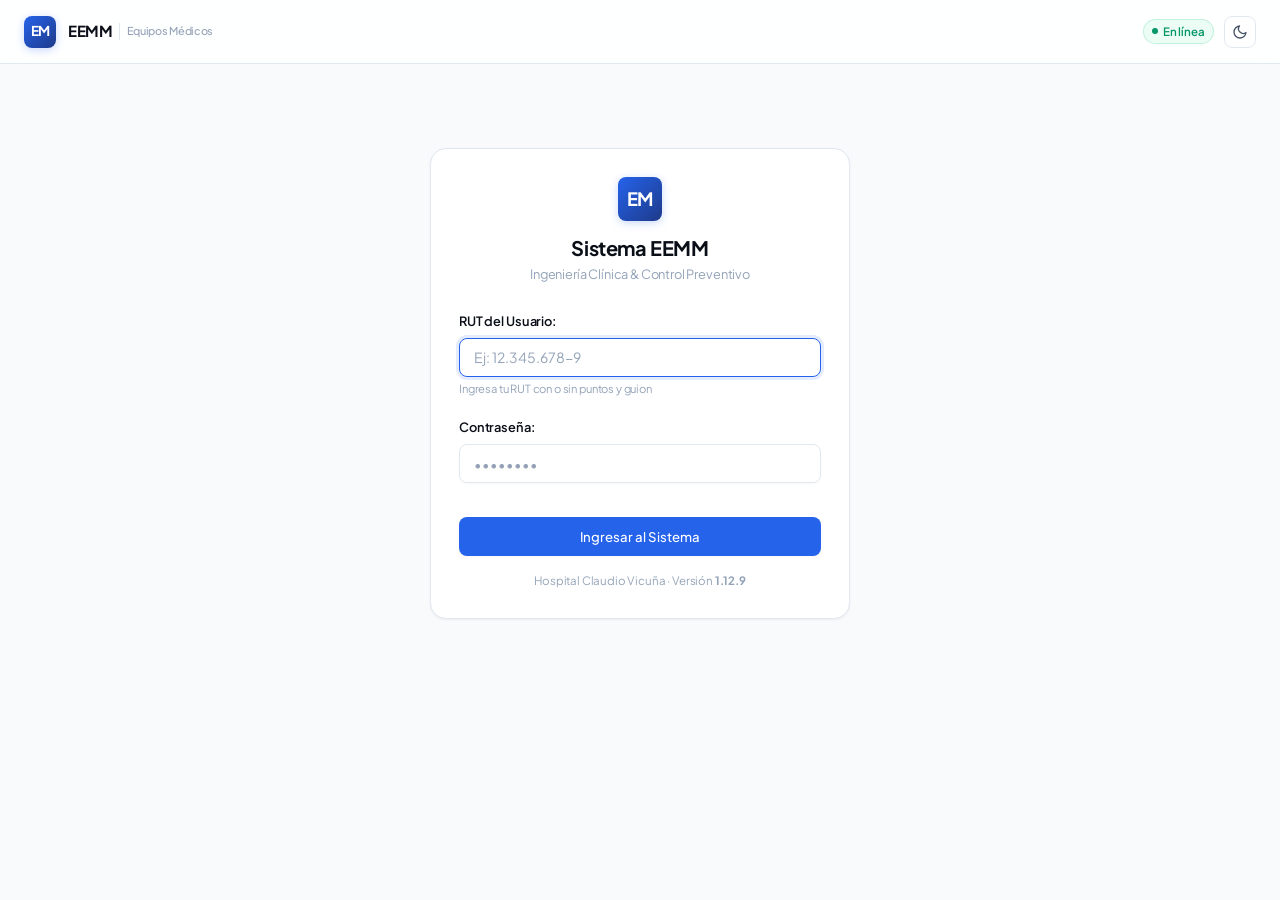
==== commit 2660793c: "fix(entregas): correccion ortografica de bomba de infusion de jeringa v1.12.9" ====
--- a/static/index.html
+++ b/static/index.html
@@ -176,7 +176,7 @@
 
             <!-- Versión de la Aplicación -->
             <div style="padding: 0.45rem 0.65rem 0.25rem 0.65rem; font-size: 0.68rem; color: var(--text-tertiary); display: flex; justify-content: space-between; align-items: center; border-top: 1px solid var(--border-subtle); margin-top: 2px;">
-              <span>Hospital Claudio Vicuña · <strong>v1.12.8</strong></span>
+              <span>Hospital Claudio Vicuña · <strong>v1.12.9</strong></span>
               <button type="button" onclick="app.closeUserDropdown(); app.checkForUpdates(false);" style="background: none; border: none; color: var(--color-primary); cursor: pointer; font-size: 0.68rem; font-weight: 600; text-decoration: underline; padding: 0;" title="Comprobar si hay una versión más nueva">Actualizar</button>
             </div>
           </div>
@@ -234,7 +234,7 @@
             Ingresar al Sistema
           </button>
           <div style="text-align: center; margin-top: 1rem; font-size: 0.72rem; color: var(--text-tertiary);">
-            Hospital Claudio Vicuña · Versión <strong>1.12.8</strong>
+            Hospital Claudio Vicuña · Versión <strong>1.12.9</strong>
           </div>
         </form>
       </section>
